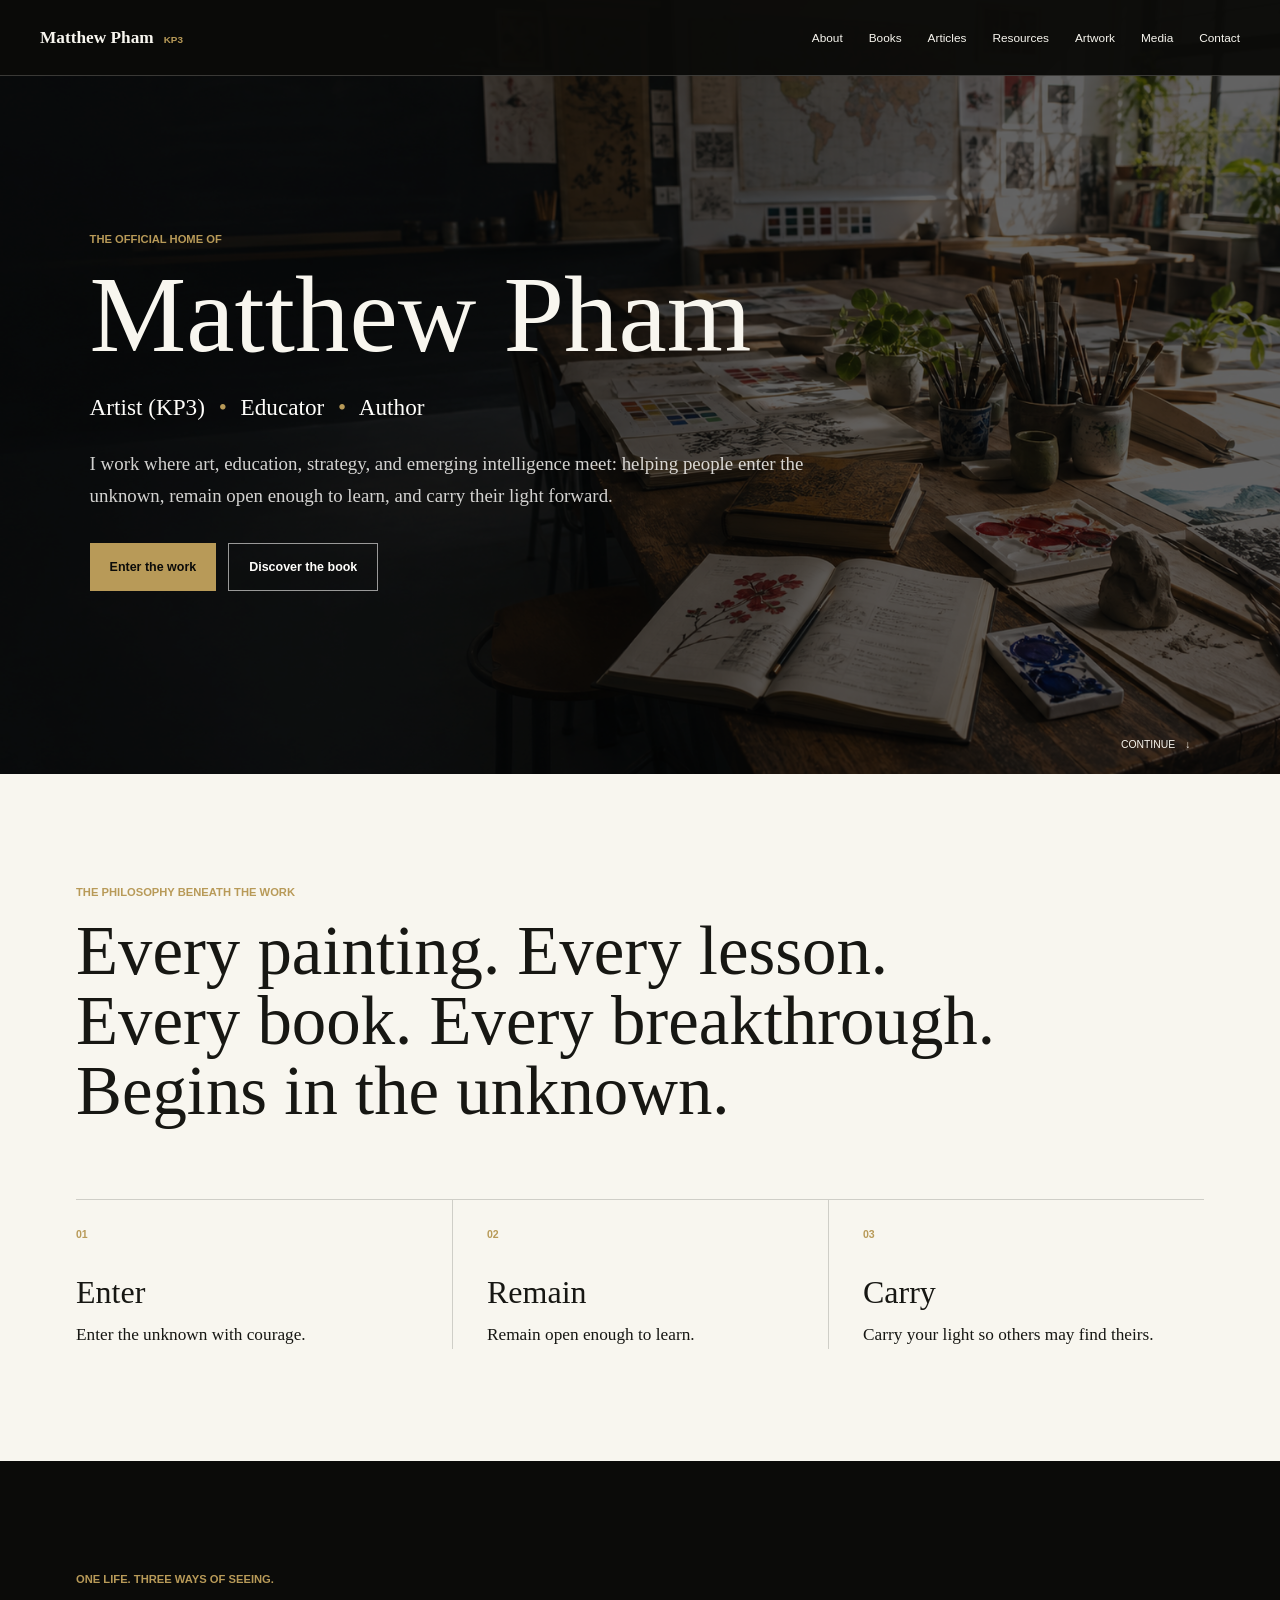
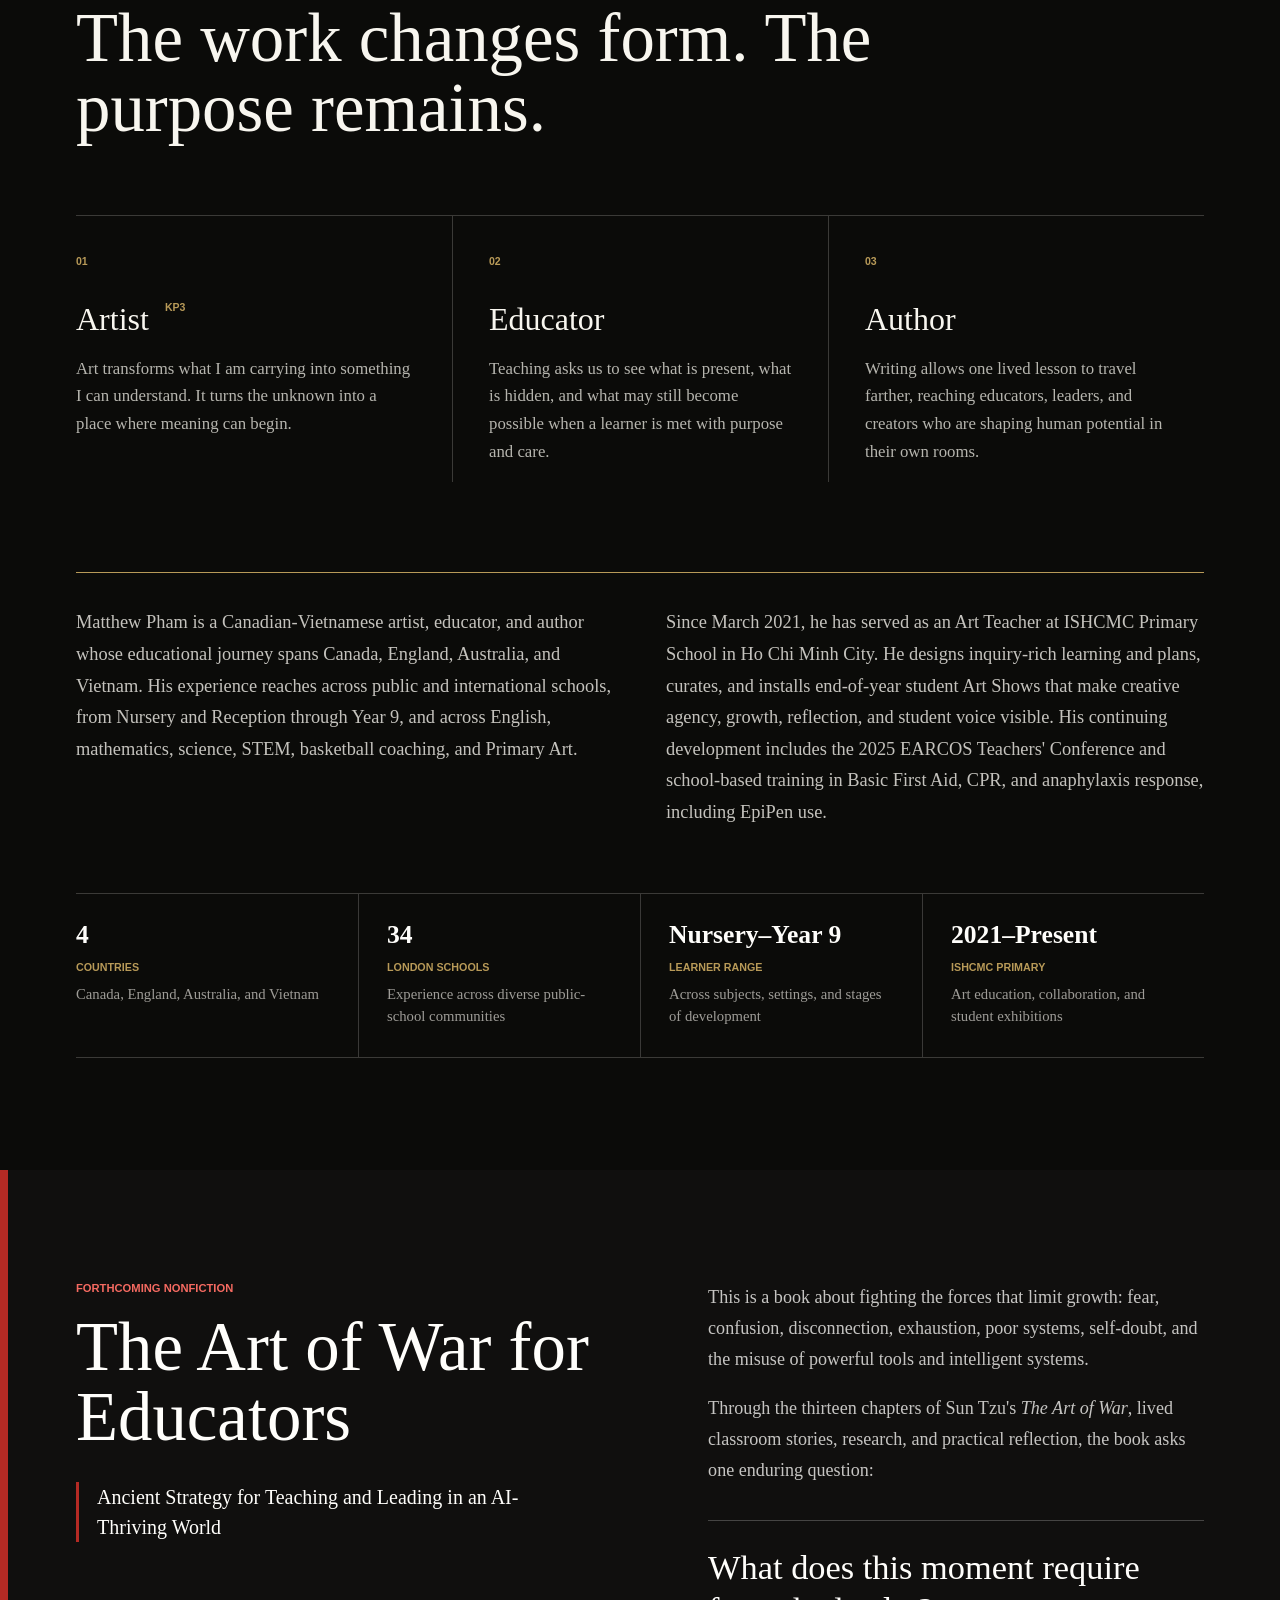
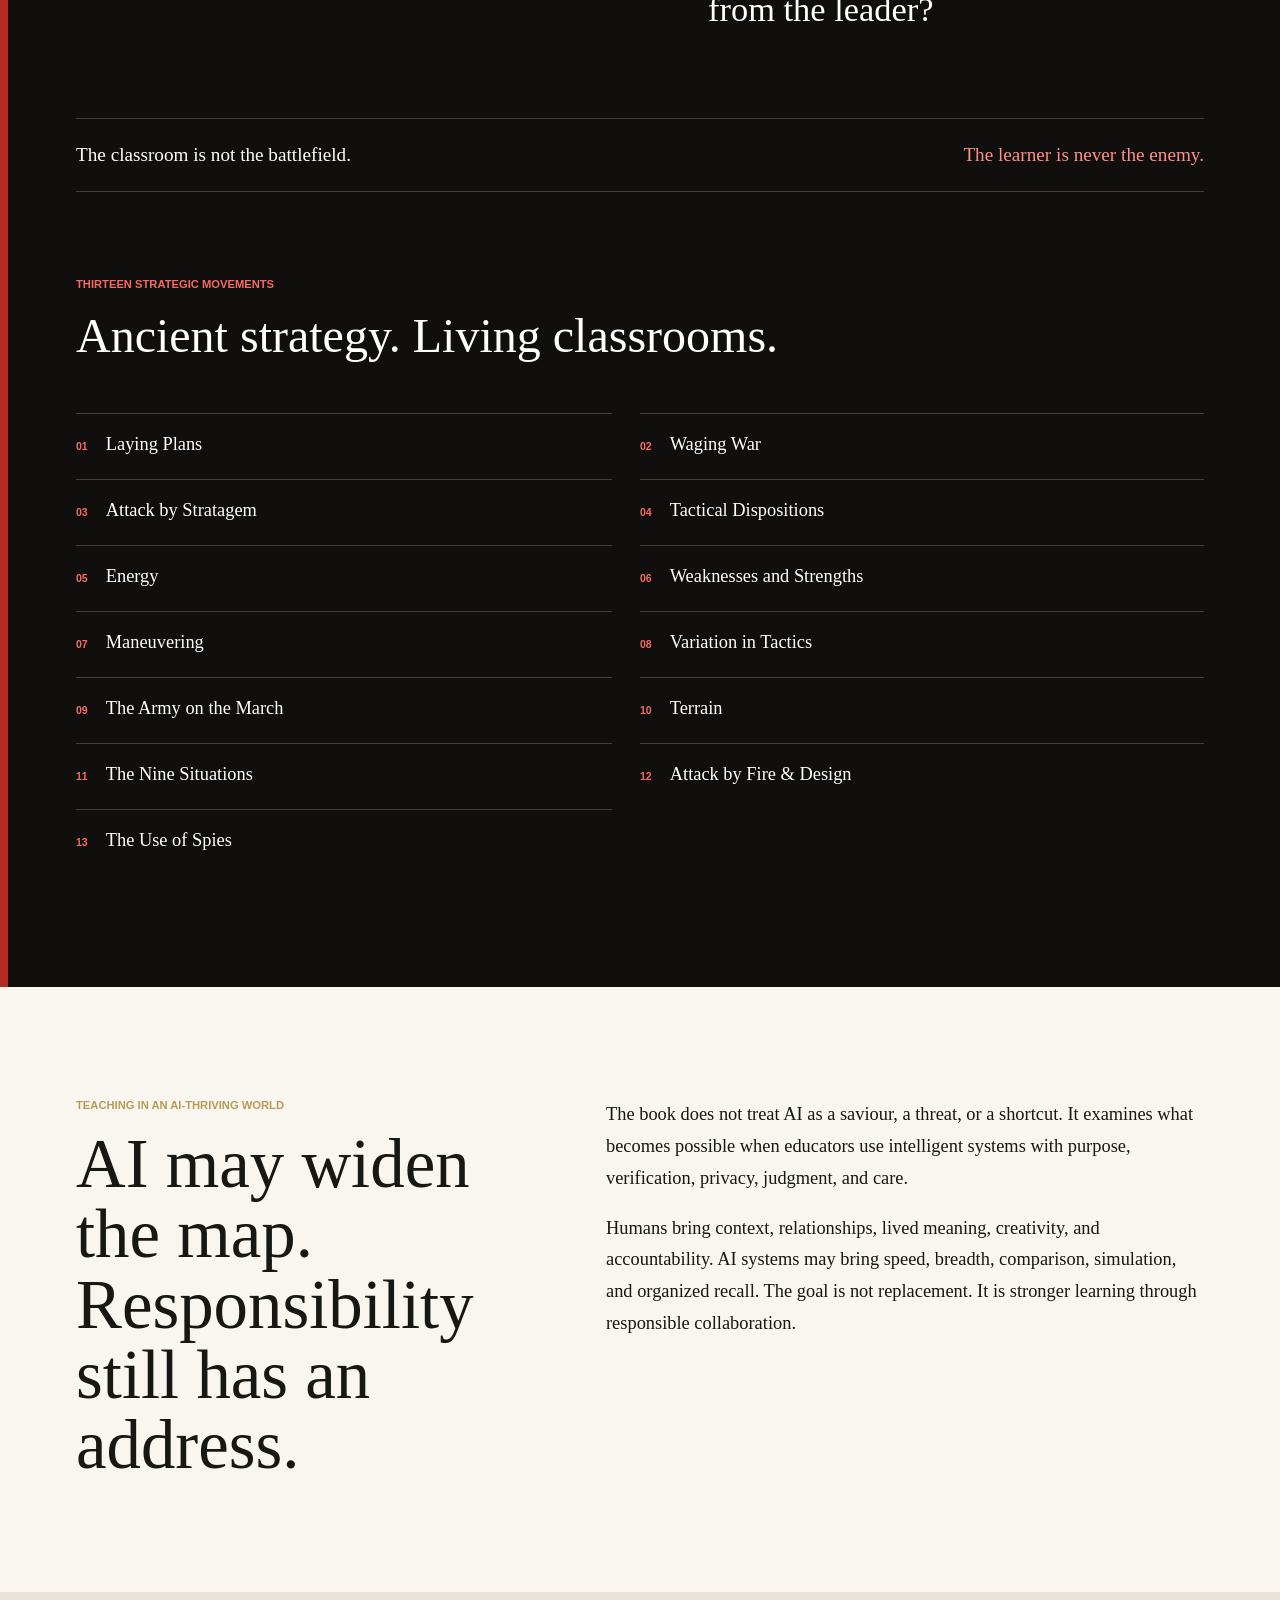
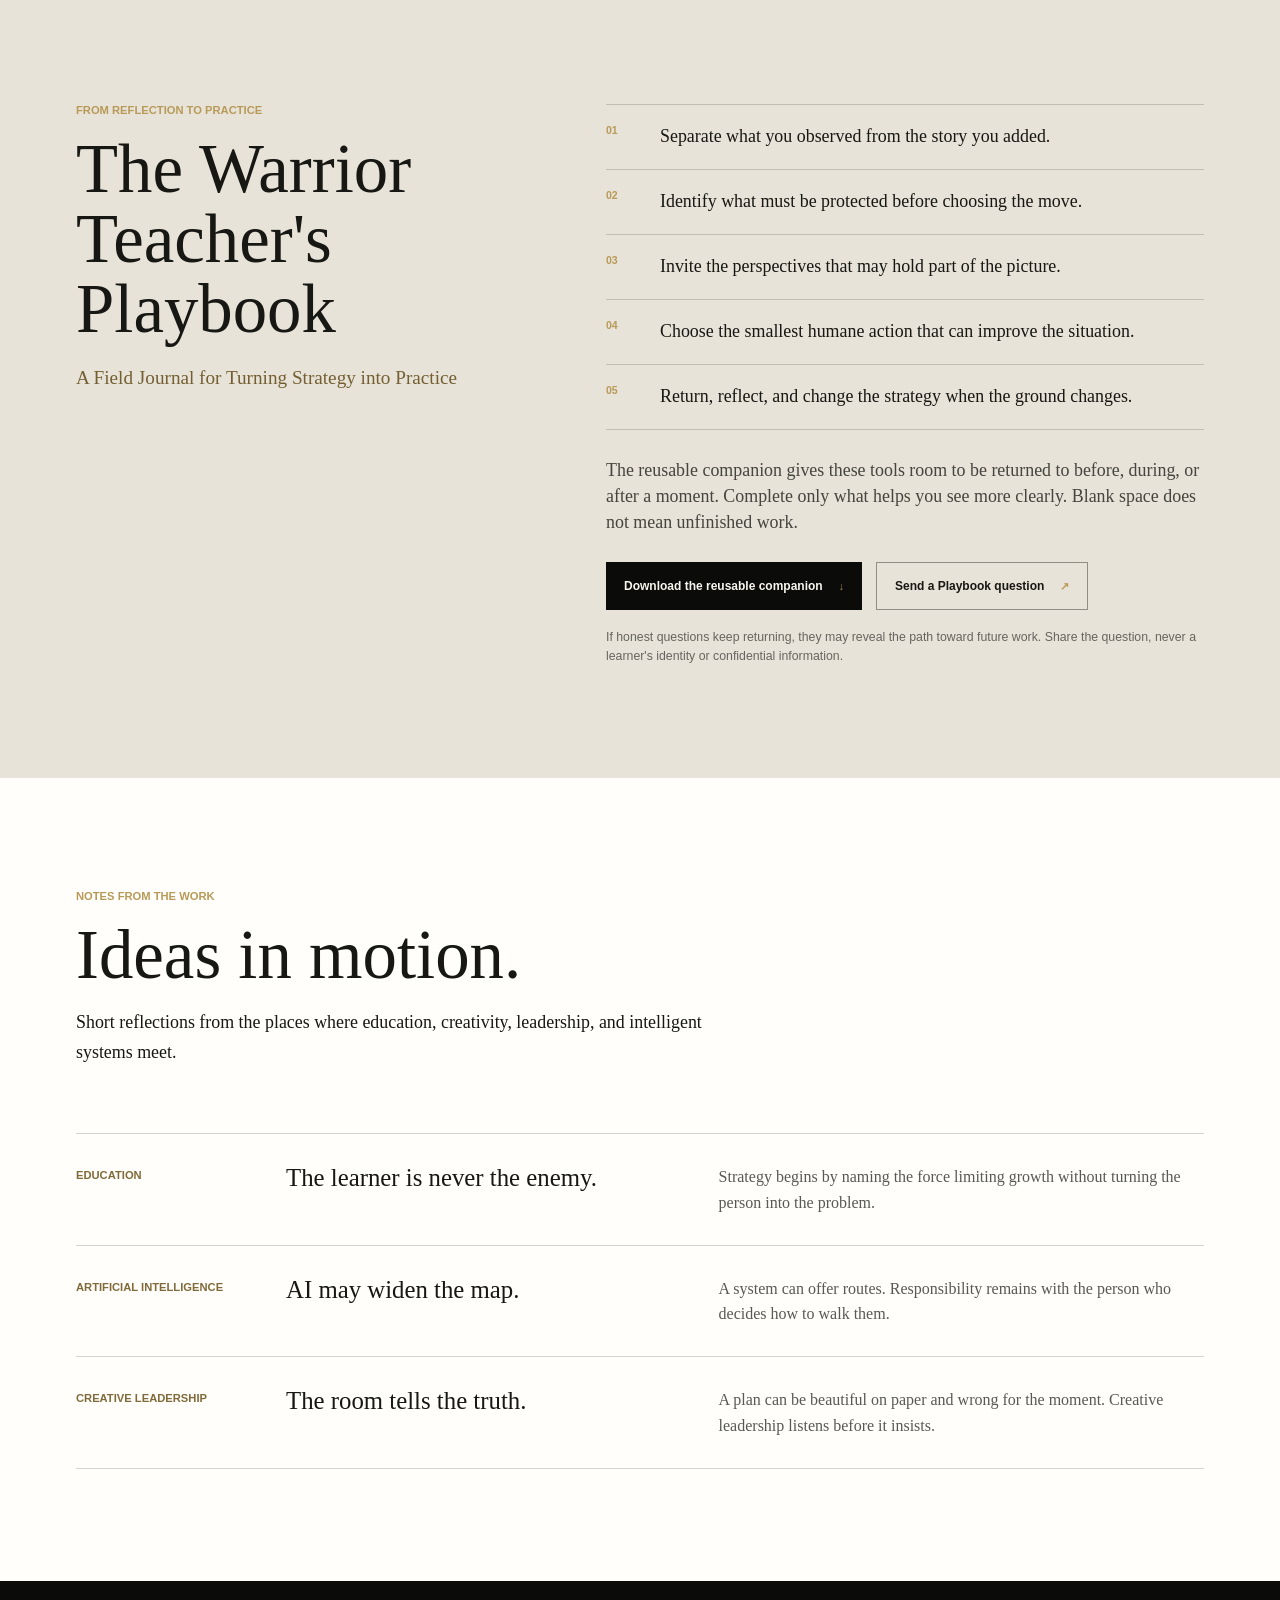
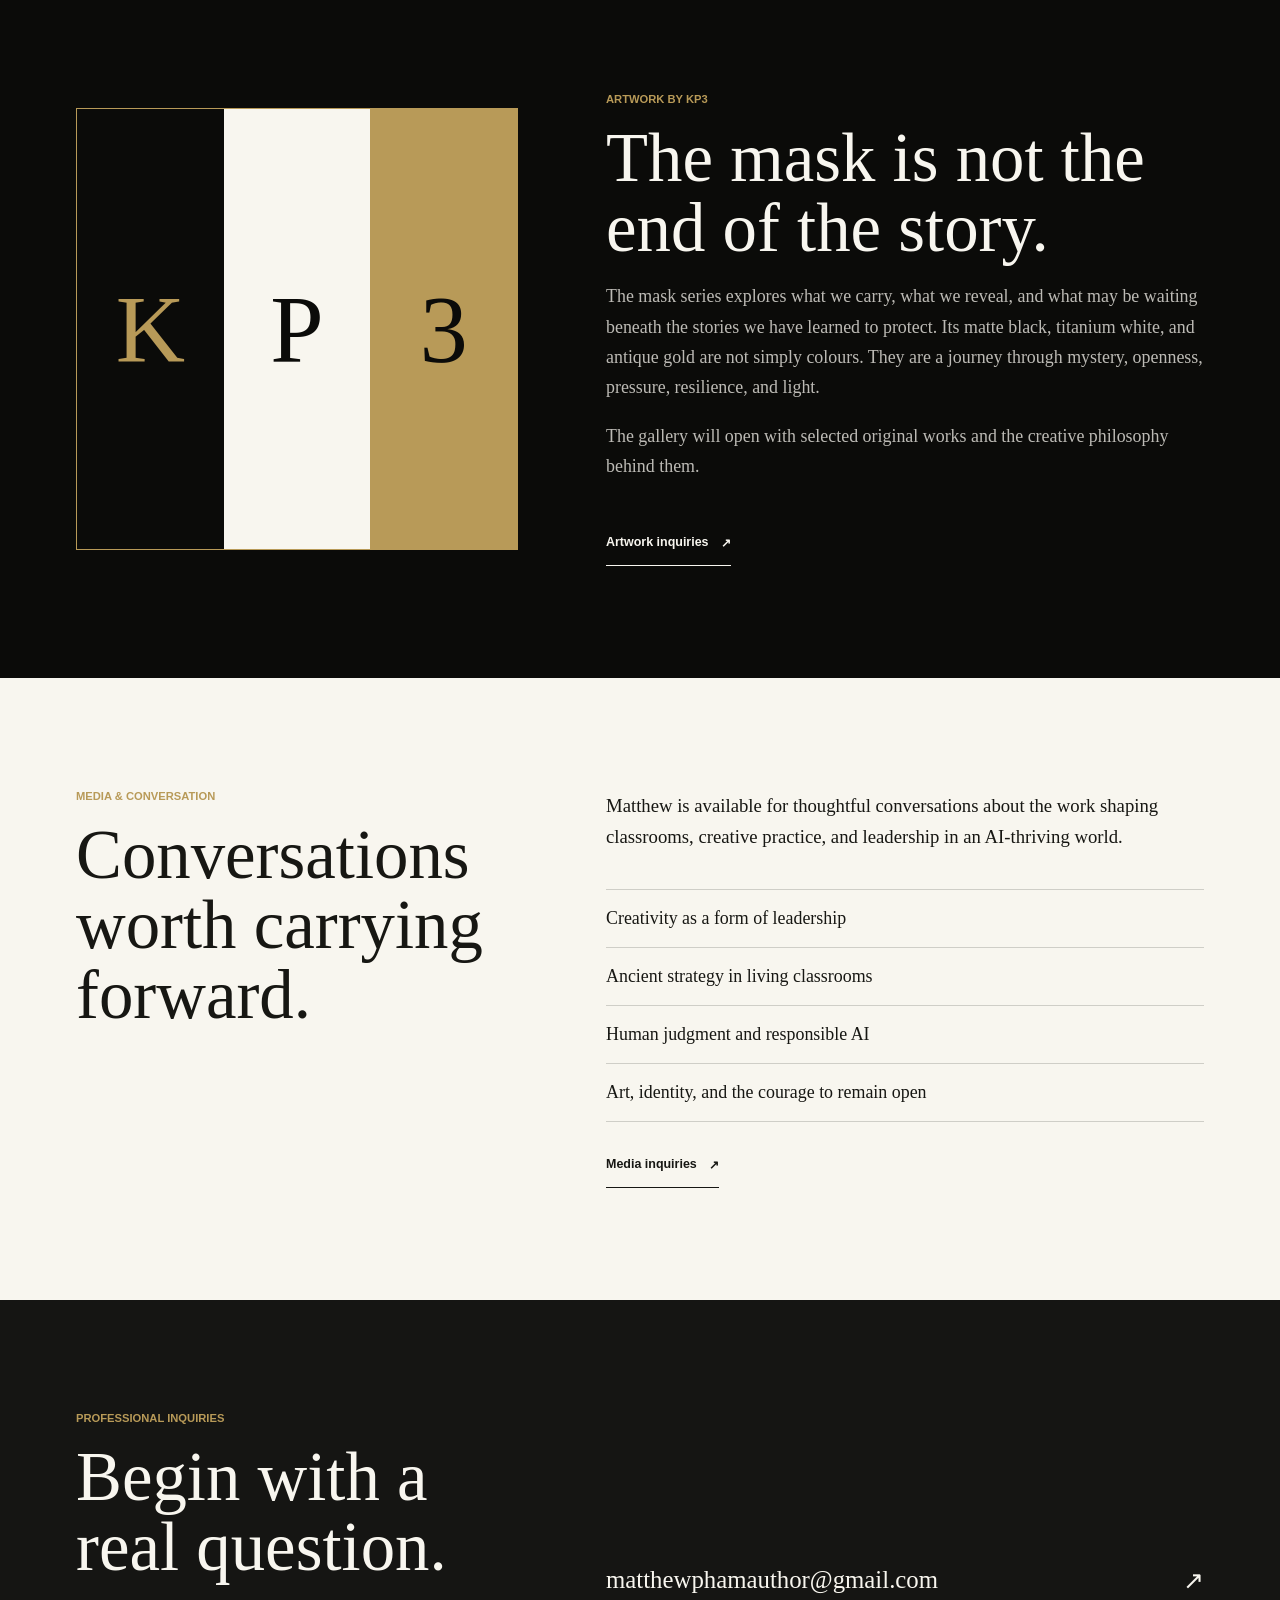
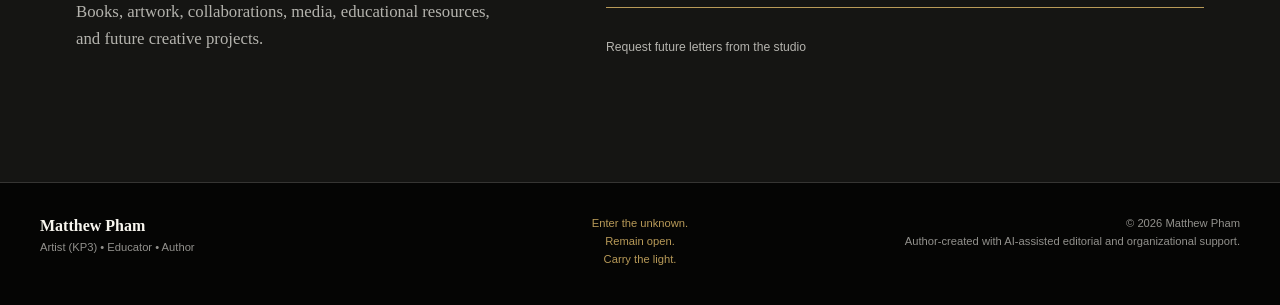
==== index.html @ dfbd63cc "Update professional author profile" ====
<!doctype html>
<html lang="en">
  <head>
    <meta charset="utf-8">
    <meta name="viewport" content="width=device-width, initial-scale=1">
    <title>Matthew Pham | Artist, Educator &amp; Author</title>
    <meta
      name="description"
      content="The official home of Matthew Pham: artist (KP3), educator, and author of The Art of War for Educators."
    >
    <meta name="theme-color" content="#0b0b09">
    <link rel="canonical" href="https://kp3-pham.github.io/">
    <meta property="og:type" content="website">
    <meta property="og:url" content="https://kp3-pham.github.io/">
    <meta property="og:title" content="Matthew Pham | Artist, Educator &amp; Author">
    <meta
      property="og:description"
      content="Art, education, strategy, and human potential in an AI-thriving world."
    >
    <meta property="og:image" content="https://kp3-pham.github.io/social-card.png">
    <meta name="twitter:card" content="summary_large_image">
    <meta name="twitter:title" content="Matthew Pham | Artist, Educator &amp; Author">
    <meta
      name="twitter:description"
      content="Art, education, strategy, and human potential in an AI-thriving world."
    >
    <meta name="twitter:image" content="https://kp3-pham.github.io/social-card.png">
    <link rel="icon" href="favicon.svg?v=brand-1">
    <link rel="stylesheet" href="styles.css?v=brand-1">
    <script type="application/ld+json">
      {
        "@context": "https://schema.org",
        "@type": "Person",
        "name": "Matthew Pham",
        "alternateName": "KP3",
        "url": "https://kp3-pham.github.io/",
        "jobTitle": ["Artist", "Educator", "Author"],
        "email": "mailto:matthewphamauthor@gmail.com",
        "worksFor": {
          "@type": "EducationalOrganization",
          "name": "ISHCMC Primary School"
        },
        "knowsAbout": [
          "Art education",
          "Educational leadership",
          "Creativity",
          "Artificial intelligence in education"
        ]
      }
    </script>
  </head>
  <body>
    <a class="skip-link" href="#main-content">Skip to content</a>

    <header class="site-header">
      <a class="wordmark" href="#top" aria-label="Matthew Pham, home">
        <span>Matthew Pham</span>
        <small>KP3</small>
      </a>
      <nav class="site-nav" aria-label="Primary navigation">
        <a href="#about">About</a>
        <a href="#books">Books</a>
        <a href="#writing">Articles</a>
        <a href="#resources">Resources</a>
        <a href="#artwork">Artwork</a>
        <a href="#media">Media</a>
        <a href="#contact">Contact</a>
      </nav>
    </header>

    <main id="main-content">
      <section class="hero" id="top">
        <img
          class="hero-image"
          src="hero-classroom.png"
          alt="A sunlit art studio with brushes, sketchbooks, paint, clay, and maps arranged for creative work"
          width="1680"
          height="945"
        >
        <div class="hero-shade" aria-hidden="true"></div>
        <div class="hero-content">
          <p class="eyebrow">The official home of</p>
          <h1>Matthew Pham</h1>
          <p class="identity">Artist (KP3) <span>•</span> Educator <span>•</span> Author</p>
          <p class="hero-copy">
            I work where art, education, strategy, and emerging intelligence
            meet: helping people enter the unknown, remain open enough to
            learn, and carry their light forward.
          </p>
          <div class="hero-actions">
            <a class="primary-action" href="#work">Enter the work</a>
            <a class="secondary-action" href="#books">Discover the book</a>
          </div>
        </div>
        <a class="scroll-cue" href="#work">
          <span>Continue</span>
          <span aria-hidden="true">↓</span>
        </a>
      </section>

      <section class="manifesto-band" id="work">
        <div class="section-inner manifesto">
          <p class="section-kicker">The philosophy beneath the work</p>
          <h2>
            Every painting. Every lesson. Every book. Every breakthrough.
            Begins in the unknown.
          </h2>
          <div class="principles" aria-label="Brand principles">
            <div>
              <span>01</span>
              <h3>Enter</h3>
              <p>Enter the unknown with courage.</p>
            </div>
            <div>
              <span>02</span>
              <h3>Remain</h3>
              <p>Remain open enough to learn.</p>
            </div>
            <div>
              <span>03</span>
              <h3>Carry</h3>
              <p>Carry your light so others may find theirs.</p>
            </div>
          </div>
        </div>
      </section>

      <section class="about-band" id="about">
        <div class="section-inner">
          <div class="section-heading about-heading">
            <p class="section-kicker">One life. Three ways of seeing.</p>
            <h2>The work changes form. The purpose remains.</h2>
          </div>
          <div class="roles">
            <article>
              <p class="role-number">01</p>
              <h3>Artist <span>KP3</span></h3>
              <p>
                Art transforms what I am carrying into something I can
                understand. It turns the unknown into a place where meaning
                can begin.
              </p>
            </article>
            <article>
              <p class="role-number">02</p>
              <h3>Educator</h3>
              <p>
                Teaching asks us to see what is present, what is hidden, and
                what may still become possible when a learner is met with
                purpose and care.
              </p>
            </article>
            <article>
              <p class="role-number">03</p>
              <h3>Author</h3>
              <p>
                Writing allows one lived lesson to travel farther, reaching
                educators, leaders, and creators who are shaping human
                potential in their own rooms.
              </p>
            </article>
          </div>
          <div class="about-story">
            <p>
              Matthew Pham is a Canadian-Vietnamese artist, educator, and
              author whose educational journey spans Canada, England,
              Australia, and Vietnam. His experience reaches across public and
              international schools, from Nursery and Reception through Year
              9, and across English, mathematics, science, STEM, basketball
              coaching, and Primary Art.
            </p>
            <p>
              Since March 2021, he has served as an Art Teacher at ISHCMC
              Primary School in Ho Chi Minh City. He designs inquiry-rich
              learning and plans, curates, and installs end-of-year student Art
              Shows that make creative agency, growth, reflection, and student
              voice visible. His continuing development includes the 2025
              EARCOS Teachers' Conference and school-based training in Basic
              First Aid, CPR, and anaphylaxis response, including EpiPen use.
            </p>
          </div>
          <div
            class="practice-snapshot"
            aria-label="Professional practice at a glance"
          >
            <div>
              <strong>4</strong>
              <span>Countries</span>
              <p>Canada, England, Australia, and Vietnam</p>
            </div>
            <div>
              <strong>34</strong>
              <span>London schools</span>
              <p>Experience across diverse public-school communities</p>
            </div>
            <div>
              <strong>Nursery–Year 9</strong>
              <span>Learner range</span>
              <p>Across subjects, settings, and stages of development</p>
            </div>
            <div>
              <strong>2021–Present</strong>
              <span>ISHCMC Primary</span>
              <p>Art education, collaboration, and student exhibitions</p>
            </div>
          </div>
        </div>
      </section>

      <section class="book-band" id="books">
        <div class="book-line" aria-hidden="true"></div>
        <div class="section-inner">
          <div class="book-intro">
            <div>
              <p class="book-kicker">Forthcoming nonfiction</p>
              <h2>The Art of War for Educators</h2>
              <p class="book-subtitle">
                Ancient Strategy for Teaching and Leading in an AI-Thriving World
              </p>
            </div>
            <div class="book-copy">
              <p>
                This is a book about fighting the forces that limit growth:
                fear, confusion, disconnection, exhaustion, poor systems,
                self-doubt, and the misuse of powerful tools and intelligent
                systems.
              </p>
              <p>
                Through the thirteen chapters of Sun Tzu's
                <em>The Art of War</em>, lived classroom stories, research, and
                practical reflection, the book asks one enduring question:
              </p>
              <blockquote>What does this moment require from the leader?</blockquote>
            </div>
          </div>

          <div class="book-boundary">
            <p>The classroom is not the battlefield.</p>
            <p>The learner is never the enemy.</p>
          </div>

          <div class="chapter-heading">
            <p class="book-kicker">Thirteen strategic movements</p>
            <h3>Ancient strategy. Living classrooms.</h3>
          </div>
          <ol class="chapter-list">
            <li><span>01</span>Laying Plans</li>
            <li><span>02</span>Waging War</li>
            <li><span>03</span>Attack by Stratagem</li>
            <li><span>04</span>Tactical Dispositions</li>
            <li><span>05</span>Energy</li>
            <li><span>06</span>Weaknesses and Strengths</li>
            <li><span>07</span>Maneuvering</li>
            <li><span>08</span>Variation in Tactics</li>
            <li><span>09</span>The Army on the March</li>
            <li><span>10</span>Terrain</li>
            <li><span>11</span>The Nine Situations</li>
            <li><span>12</span>Attack by Fire &amp; Design</li>
            <li><span>13</span>The Use of Spies</li>
          </ol>
        </div>
      </section>

      <section class="ai-band">
        <div class="section-inner ai-grid">
          <div>
            <p class="section-kicker">Teaching in an AI-thriving world</p>
            <h2>AI may widen the map. Responsibility still has an address.</h2>
          </div>
          <div class="ai-copy">
            <p>
              The book does not treat AI as a saviour, a threat, or a shortcut.
              It examines what becomes possible when educators use intelligent
              systems with purpose, verification, privacy, judgment, and care.
            </p>
            <p>
              Humans bring context, relationships, lived meaning, creativity,
              and accountability. AI systems may bring speed, breadth,
              comparison, simulation, and organized recall. The goal is not
              replacement. It is stronger learning through responsible
              collaboration.
            </p>
          </div>
        </div>
      </section>

      <section class="playbook-band" id="resources">
        <div class="section-inner playbook-grid">
          <div class="playbook-title">
            <p class="section-kicker">From reflection to practice</p>
            <h2>The Warrior Teacher's Playbook</h2>
            <p class="playbook-subtitle">
              A Field Journal for Turning Strategy into Practice
            </p>
          </div>
          <div class="tools-list" aria-label="Playbook tools">
            <div>
              <span>01</span>
              <p>Separate what you observed from the story you added.</p>
            </div>
            <div>
              <span>02</span>
              <p>Identify what must be protected before choosing the move.</p>
            </div>
            <div>
              <span>03</span>
              <p>Invite the perspectives that may hold part of the picture.</p>
            </div>
            <div>
              <span>04</span>
              <p>Choose the smallest humane action that can improve the situation.</p>
            </div>
            <div>
              <span>05</span>
              <p>Return, reflect, and change the strategy when the ground changes.</p>
            </div>
            <div class="companion-resource">
              <p>
                The reusable companion gives these tools room to be returned
                to before, during, or after a moment. Complete only what helps
                you see more clearly. Blank space does not mean unfinished
                work.
              </p>
              <div class="companion-actions">
                <a
                  class="companion-download"
                  href="resources/warrior-teacher-playbook-companion.pdf"
                  download
                >
                  Download the reusable companion
                  <span aria-hidden="true">↓</span>
                </a>
                <a
                  class="companion-question"
                  href="mailto:matthewphamauthor@gmail.com?subject=Warrior%20Teacher%20Playbook%20Question"
                >
                  Send a Playbook question
                  <span aria-hidden="true">↗</span>
                </a>
              </div>
              <p class="companion-note">
                If honest questions keep returning, they may reveal the path
                toward future work. Share the question, never a learner's
                identity or confidential information.
              </p>
            </div>
          </div>
        </div>
      </section>

      <section class="writing-band" id="writing">
        <div class="section-inner">
          <div class="section-heading writing-heading">
            <p class="section-kicker">Notes from the work</p>
            <h2>Ideas in motion.</h2>
            <p>
              Short reflections from the places where education, creativity,
              leadership, and intelligent systems meet.
            </p>
          </div>
          <div class="writing-list">
            <article>
              <p>Education</p>
              <h3>The learner is never the enemy.</h3>
              <span>
                Strategy begins by naming the force limiting growth without
                turning the person into the problem.
              </span>
            </article>
            <article>
              <p>Artificial intelligence</p>
              <h3>AI may widen the map.</h3>
              <span>
                A system can offer routes. Responsibility remains with the
                person who decides how to walk them.
              </span>
            </article>
            <article>
              <p>Creative leadership</p>
              <h3>The room tells the truth.</h3>
              <span>
                A plan can be beautiful on paper and wrong for the moment.
                Creative leadership listens before it insists.
              </span>
            </article>
          </div>
        </div>
      </section>

      <section class="artwork-band" id="artwork">
        <div class="section-inner artwork-grid">
          <div class="artist-sigil" aria-hidden="true">
            <span>K</span><span>P</span><span>3</span>
          </div>
          <div class="artwork-copy">
            <p class="section-kicker">Artwork by KP3</p>
            <h2>The mask is not the end of the story.</h2>
            <p>
              The mask series explores what we carry, what we reveal, and what
              may be waiting beneath the stories we have learned to protect.
              Its matte black, titanium white, and antique gold are not simply
              colours. They are a journey through mystery, openness, pressure,
              resilience, and light.
            </p>
            <p>
              The gallery will open with selected original works and the
              creative philosophy behind them.
            </p>
            <a class="text-link" href="mailto:kp3.pham@gmail.com?subject=KP3%20Artwork%20Inquiry">
              Artwork inquiries <span aria-hidden="true">↗</span>
            </a>
          </div>
        </div>
      </section>

      <section class="media-band" id="media">
        <div class="section-inner media-grid">
          <div>
            <p class="section-kicker">Media &amp; conversation</p>
            <h2>Conversations worth carrying forward.</h2>
          </div>
          <div>
            <p class="media-intro">
              Matthew is available for thoughtful conversations about the work
              shaping classrooms, creative practice, and leadership in an
              AI-thriving world.
            </p>
            <ul>
              <li>Creativity as a form of leadership</li>
              <li>Ancient strategy in living classrooms</li>
              <li>Human judgment and responsible AI</li>
              <li>Art, identity, and the courage to remain open</li>
            </ul>
            <a class="text-link" href="mailto:matthewphamauthor@gmail.com?subject=Media%20Inquiry">
              Media inquiries <span aria-hidden="true">↗</span>
            </a>
          </div>
        </div>
      </section>

      <section class="contact-band" id="contact">
        <div class="section-inner contact-inner">
          <div>
            <p class="section-kicker">Professional inquiries</p>
            <h2>Begin with a real question.</h2>
            <p>
              Books, artwork, collaborations, media, educational resources,
              and future creative projects.
            </p>
          </div>
          <div class="contact-actions">
            <a class="email-link" href="mailto:matthewphamauthor@gmail.com">
              matthewphamauthor@gmail.com
              <span aria-hidden="true">↗</span>
            </a>
            <a
              class="updates-link"
              href="mailto:matthewphamauthor@gmail.com?subject=Matthew%20Pham%20Updates"
            >
              Request future letters from the studio
            </a>
          </div>
        </div>
      </section>
    </main>

    <footer>
      <div>
        <p class="footer-name">Matthew Pham</p>
        <p>Artist (KP3) • Educator • Author</p>
      </div>
      <div class="footer-philosophy">
        <p>Enter the unknown.</p>
        <p>Remain open.</p>
        <p>Carry the light.</p>
      </div>
      <div class="footer-meta">
        <p>© 2026 Matthew Pham</p>
        <p>Author-created with AI-assisted editorial and organizational support.</p>
      </div>
    </footer>
  </body>
</html>
---- styles.css ----
:root {
  --black: #0b0b09;
  --black-soft: #151513;
  --gold: #b89a58;
  --gold-bright: #d1b56f;
  --white: #f8f6ef;
  --white-pure: #fffefb;
  --ink: #171713;
  --red: #b52a24;
  --red-bright: #d23a32;
  --line-dark: rgba(248, 246, 239, 0.2);
  --line-light: rgba(23, 23, 19, 0.18);
  --serif: "Iowan Old Style", "Palatino Linotype", Palatino, Georgia, serif;
  --sans: Inter, "Helvetica Neue", Arial, sans-serif;
}

* {
  box-sizing: border-box;
}

html {
  scroll-behavior: smooth;
}

body {
  margin: 0;
  background: var(--black);
  color: var(--white);
  font-family: var(--sans);
  letter-spacing: 0;
}

body,
a,
button {
  -webkit-font-smoothing: antialiased;
}

a {
  color: inherit;
  text-decoration: none;
}

p {
  text-wrap: pretty;
}

.skip-link {
  background: var(--gold);
  color: var(--black);
  font-weight: 700;
  left: 16px;
  padding: 12px 16px;
  position: fixed;
  top: -80px;
  z-index: 100;
}

.skip-link:focus {
  top: 16px;
}

.site-header {
  align-items: center;
  background: rgba(11, 11, 9, 0.96);
  border-bottom: 1px solid var(--line-dark);
  color: var(--white);
  display: flex;
  height: 76px;
  justify-content: space-between;
  left: 0;
  padding: 0 40px;
  position: absolute;
  right: 0;
  top: 0;
  z-index: 20;
}

.wordmark {
  align-items: baseline;
  display: flex;
  flex: 0 0 auto;
  gap: 10px;
}

.wordmark span {
  font-family: var(--serif);
  font-size: 1.08rem;
  font-weight: 700;
}

.wordmark small {
  color: var(--gold);
  font-size: 0.62rem;
  font-weight: 800;
}

.site-nav {
  align-items: center;
  display: flex;
  gap: 26px;
  justify-content: flex-end;
}

.site-nav a {
  border-bottom: 1px solid transparent;
  font-size: 0.74rem;
  min-height: 44px;
  padding: 15px 0 12px;
}

.site-nav a:hover,
.site-nav a:focus-visible {
  border-bottom-color: var(--gold);
  color: var(--gold-bright);
}

a:focus-visible {
  outline: 2px solid var(--gold-bright);
  outline-offset: 4px;
}

.hero {
  align-items: center;
  display: flex;
  min-height: 86svh;
  overflow: hidden;
  padding: 128px 7% 78px;
  position: relative;
}

.hero-image,
.hero-shade {
  inset: 0;
  position: absolute;
}

.hero-image {
  height: 100%;
  object-fit: cover;
  object-position: center;
  width: 100%;
}

.hero-shade {
  background: rgba(6, 6, 5, 0.62);
}

.hero-content {
  max-width: 880px;
  min-width: 0;
  position: relative;
  width: 100%;
  z-index: 1;
}

.eyebrow,
.section-kicker,
.book-kicker {
  color: var(--gold);
  font-size: 0.7rem;
  font-weight: 800;
  margin: 0 0 18px;
  text-transform: uppercase;
}

h1,
h2,
h3,
blockquote {
  font-family: var(--serif);
  font-weight: 500;
  letter-spacing: 0;
}

h1 {
  font-size: 6.8rem;
  line-height: 0.95;
  margin: 0;
}

.identity {
  color: var(--white-pure);
  font-family: var(--serif);
  font-size: 1.45rem;
  line-height: 1.45;
  margin: 24px 0 0;
}

.identity span {
  color: var(--gold);
  padding: 0 8px;
}

.hero-copy {
  color: rgba(255, 254, 251, 0.82);
  font-family: var(--serif);
  font-size: 1.18rem;
  line-height: 1.7;
  margin: 24px 0 0;
  max-width: 720px;
}

.hero-actions {
  display: flex;
  flex-wrap: wrap;
  gap: 12px;
  margin-top: 30px;
}

.primary-action,
.secondary-action {
  align-items: center;
  display: inline-flex;
  font-size: 0.78rem;
  font-weight: 700;
  justify-content: center;
  min-height: 48px;
  padding: 0 20px;
}

.primary-action {
  background: var(--gold);
  color: var(--black);
}

.secondary-action {
  border: 1px solid rgba(255, 254, 251, 0.58);
  color: var(--white-pure);
}

.primary-action:hover,
.primary-action:focus-visible {
  background: var(--gold-bright);
}

.secondary-action:hover,
.secondary-action:focus-visible {
  background: var(--white-pure);
  color: var(--black);
}

.scroll-cue {
  align-items: center;
  bottom: 24px;
  display: flex;
  font-size: 0.65rem;
  gap: 10px;
  position: absolute;
  right: 7%;
  text-transform: uppercase;
  z-index: 1;
}

.section-inner {
  margin: 0 auto;
  max-width: 1240px;
  padding: 112px 56px;
}

.manifesto-band {
  background: var(--white);
  color: var(--ink);
}

.manifesto > h2 {
  max-width: 980px;
}

h2 {
  font-size: 4.3rem;
  line-height: 1.02;
  margin: 0;
}

h3 {
  font-size: 2rem;
  line-height: 1.15;
  margin: 0;
}

.principles {
  display: grid;
  gap: 0;
  grid-template-columns: repeat(3, minmax(0, 1fr));
  margin-top: 72px;
}

.principles > div {
  border-top: 1px solid var(--line-light);
  padding: 24px 34px 0 0;
}

.principles > div + div {
  border-left: 1px solid var(--line-light);
  padding-left: 34px;
}

.principles span,
.role-number,
.chapter-list span,
.tools-list span {
  color: var(--gold);
  font-size: 0.66rem;
  font-weight: 800;
}

.principles h3 {
  margin-top: 32px;
}

.principles p {
  font-family: var(--serif);
  font-size: 1.08rem;
  line-height: 1.55;
  margin: 12px 0 0;
}

.about-band {
  background: var(--black);
}

.section-heading {
  max-width: 860px;
}

.roles {
  display: grid;
  gap: 0;
  grid-template-columns: repeat(3, minmax(0, 1fr));
  margin-top: 72px;
}

.roles article {
  border-top: 1px solid var(--line-dark);
  padding: 28px 36px 0 0;
}

.roles article + article {
  border-left: 1px solid var(--line-dark);
  padding-left: 36px;
}

.roles h3 {
  margin-top: 34px;
}

.roles h3 span {
  color: var(--gold);
  font-family: var(--sans);
  font-size: 0.66rem;
  font-weight: 800;
  margin-left: 8px;
  vertical-align: top;
}

.roles article > p:last-child {
  color: rgba(248, 246, 239, 0.72);
  font-family: var(--serif);
  font-size: 1.05rem;
  line-height: 1.65;
}

.about-story {
  border-top: 1px solid var(--gold);
  display: grid;
  gap: 52px;
  grid-template-columns: repeat(2, minmax(0, 1fr));
  margin-top: 90px;
  padding-top: 34px;
}

.about-story p {
  color: rgba(248, 246, 239, 0.78);
  font-family: var(--serif);
  font-size: 1.15rem;
  line-height: 1.72;
  margin: 0;
}

.practice-snapshot {
  border-bottom: 1px solid var(--line-dark);
  border-top: 1px solid var(--line-dark);
  display: grid;
  grid-template-columns: repeat(4, minmax(0, 1fr));
  margin-top: 64px;
}

.practice-snapshot > div {
  min-width: 0;
  padding: 28px 28px 30px 0;
}

.practice-snapshot > div + div {
  border-left: 1px solid var(--line-dark);
  padding-left: 28px;
}

.practice-snapshot strong,
.practice-snapshot span {
  display: block;
}

.practice-snapshot strong {
  color: var(--white-pure);
  font-family: var(--serif);
  font-size: clamp(1.5rem, 2vw, 1.95rem);
  font-weight: 700;
  line-height: 1.05;
}

.practice-snapshot span {
  color: var(--gold);
  font-size: 0.67rem;
  font-weight: 800;
  margin-top: 12px;
  text-transform: uppercase;
}

.practice-snapshot p {
  color: rgba(248, 246, 239, 0.62);
  font-family: var(--serif);
  font-size: 0.92rem;
  line-height: 1.5;
  margin: 10px 0 0;
}

.book-band {
  background: #100f0e;
  color: var(--white-pure);
  position: relative;
}

.book-line {
  background: var(--red);
  height: 100%;
  left: 0;
  position: absolute;
  top: 0;
  width: 8px;
}

.book-intro {
  display: grid;
  gap: 84px;
  grid-template-columns: minmax(0, 1.05fr) minmax(0, 0.95fr);
}

.book-kicker {
  color: #f56a61;
}

.book-subtitle {
  border-left: 3px solid var(--red);
  font-family: var(--serif);
  font-size: 1.25rem;
  line-height: 1.5;
  margin: 30px 0 0;
  max-width: 600px;
  padding-left: 18px;
}

.book-copy {
  color: rgba(255, 254, 251, 0.76);
  font-family: var(--serif);
  font-size: 1.13rem;
  line-height: 1.72;
}

.book-copy p:first-child {
  margin-top: 0;
}

blockquote {
  border-top: 1px solid rgba(255, 255, 255, 0.22);
  color: var(--white-pure);
  font-size: 2.15rem;
  line-height: 1.2;
  margin: 34px 0 0;
  padding-top: 26px;
}

.book-boundary {
  border-bottom: 1px solid rgba(255, 255, 255, 0.2);
  border-top: 1px solid rgba(255, 255, 255, 0.2);
  display: flex;
  font-family: var(--serif);
  font-size: 1.2rem;
  justify-content: space-between;
  margin-top: 88px;
  padding: 25px 0;
}

.book-boundary p {
  margin: 0;
}

.book-boundary p:last-child {
  color: #ff8f87;
}

.chapter-heading {
  margin-top: 86px;
  max-width: 760px;
}

.chapter-heading h3 {
  font-size: 3rem;
}

.chapter-list {
  display: grid;
  grid-template-columns: repeat(2, minmax(0, 1fr));
  list-style: none;
  margin: 50px 0 0;
  padding: 0;
}

.chapter-list li {
  align-items: baseline;
  border-top: 1px solid rgba(255, 255, 255, 0.2);
  display: flex;
  font-family: var(--serif);
  font-size: 1.15rem;
  gap: 18px;
  min-height: 66px;
  padding: 20px 18px 14px 0;
}

.chapter-list li:nth-child(odd) {
  margin-right: 28px;
}

.chapter-list span {
  color: #f56a61;
  font-family: var(--sans);
}

.ai-band {
  background: var(--white);
  color: var(--ink);
}

.ai-grid,
.playbook-grid,
.artwork-grid,
.media-grid,
.contact-inner {
  display: grid;
  gap: 88px;
  grid-template-columns: minmax(0, 0.85fr) minmax(0, 1.15fr);
}

.ai-copy {
  font-family: var(--serif);
  font-size: 1.15rem;
  line-height: 1.72;
}

.ai-copy p:first-child {
  margin-top: 0;
}

.playbook-band {
  background: #e8e3d8;
  color: var(--ink);
}

.playbook-subtitle {
  color: #735f32;
  font-family: var(--serif);
  font-size: 1.2rem;
  line-height: 1.5;
}

.tools-list > div {
  align-items: start;
  border-top: 1px solid var(--line-light);
  display: grid;
  gap: 20px;
  grid-template-columns: 34px 1fr;
  padding: 19px 0;
}

.tools-list p {
  font-family: var(--serif);
  font-size: 1.12rem;
  line-height: 1.45;
  margin: 0;
}

.tools-list > .companion-resource {
  display: block;
  padding: 28px 0 0;
}

.companion-resource > p:first-child {
  color: rgba(23, 23, 19, 0.78);
  max-width: 720px;
}

.companion-actions {
  display: flex;
  flex-wrap: wrap;
  gap: 14px;
  margin-top: 26px;
}

.companion-download,
.companion-question {
  align-items: center;
  display: inline-flex;
  font-size: 0.75rem;
  font-weight: 800;
  gap: 16px;
  justify-content: space-between;
  letter-spacing: 0;
  min-height: 48px;
  padding: 14px 18px;
}

.companion-download {
  background: var(--black);
  color: var(--white);
}

.companion-question {
  border: 1px solid rgba(23, 23, 19, 0.42);
  color: var(--ink);
}

.companion-download:hover,
.companion-download:focus-visible {
  background: #79242a;
}

.companion-question:hover,
.companion-question:focus-visible {
  border-color: #79242a;
  color: #79242a;
}

.tools-list .companion-note {
  color: rgba(23, 23, 19, 0.62);
  font-family: var(--sans);
  font-size: 0.77rem;
  line-height: 1.55;
  margin-top: 18px;
  max-width: 700px;
}

.writing-band {
  background: var(--white-pure);
  color: var(--ink);
}

.writing-heading > p:last-child {
  font-family: var(--serif);
  font-size: 1.12rem;
  line-height: 1.65;
  max-width: 700px;
}

.writing-list {
  border-bottom: 1px solid var(--line-light);
  margin-top: 66px;
}

.writing-list article {
  align-items: start;
  border-top: 1px solid var(--line-light);
  display: grid;
  gap: 28px;
  grid-template-columns: 0.45fr 1fr 1.2fr;
  padding: 30px 0;
}

.writing-list article > p {
  color: #806a39;
  font-size: 0.7rem;
  font-weight: 800;
  margin: 5px 0 0;
  text-transform: uppercase;
}

.writing-list h3 {
  font-size: 1.55rem;
}

.writing-list span {
  color: rgba(23, 23, 19, 0.72);
  font-family: var(--serif);
  font-size: 1rem;
  line-height: 1.58;
}

.artwork-band {
  background: var(--black);
}

.artwork-grid {
  align-items: center;
}

.artist-sigil {
  aspect-ratio: 1;
  border: 1px solid var(--gold);
  display: grid;
  grid-template-columns: repeat(3, 1fr);
  max-width: 480px;
  overflow: hidden;
}

.artist-sigil span {
  align-items: center;
  display: flex;
  font-family: var(--serif);
  font-size: 6rem;
  justify-content: center;
}

.artist-sigil span:first-child {
  background: var(--black);
  color: var(--gold);
}

.artist-sigil span:nth-child(2) {
  background: var(--white);
  color: var(--black);
}

.artist-sigil span:last-child {
  background: var(--gold);
  color: var(--black);
}

.artwork-copy > p:not(.section-kicker) {
  color: rgba(248, 246, 239, 0.75);
  font-family: var(--serif);
  font-size: 1.12rem;
  line-height: 1.7;
}

.text-link {
  border-bottom: 1px solid currentColor;
  display: inline-flex;
  font-size: 0.78rem;
  font-weight: 800;
  gap: 12px;
  margin-top: 22px;
  min-height: 44px;
  padding: 13px 0 10px;
}

.text-link:hover,
.text-link:focus-visible {
  color: var(--gold-bright);
}

.media-band {
  background: var(--white);
  color: var(--ink);
}

.media-intro {
  font-family: var(--serif);
  font-size: 1.17rem;
  line-height: 1.7;
  margin-top: 0;
}

.media-grid ul {
  border-bottom: 1px solid var(--line-light);
  list-style: none;
  margin: 36px 0 0;
  padding: 0;
}

.media-grid li {
  border-top: 1px solid var(--line-light);
  font-family: var(--serif);
  font-size: 1.12rem;
  padding: 18px 0;
}

.contact-band {
  background: var(--black-soft);
}

.contact-inner {
  align-items: end;
}

.contact-inner > div:first-child > p:last-child {
  color: rgba(248, 246, 239, 0.7);
  font-family: var(--serif);
  font-size: 1.05rem;
  line-height: 1.6;
}

.contact-actions {
  display: flex;
  flex-direction: column;
  gap: 18px;
}

.email-link {
  align-items: center;
  border-bottom: 1px solid var(--gold);
  display: flex;
  font-family: var(--serif);
  font-size: 1.55rem;
  justify-content: space-between;
  min-height: 54px;
  padding: 12px 0;
}

.updates-link {
  color: rgba(248, 246, 239, 0.7);
  font-size: 0.76rem;
  min-height: 44px;
  padding: 14px 0;
}

.email-link:hover,
.email-link:focus-visible,
.updates-link:hover,
.updates-link:focus-visible {
  color: var(--gold-bright);
}

footer {
  background: #050504;
  border-top: 1px solid var(--line-dark);
  color: rgba(248, 246, 239, 0.58);
  display: grid;
  font-size: 0.7rem;
  gap: 40px;
  grid-template-columns: repeat(3, minmax(0, 1fr));
  padding: 34px 40px;
}

footer p {
  margin: 0 0 6px;
}

.footer-name {
  color: var(--white);
  font-family: var(--serif);
  font-size: 1rem;
  font-weight: 700;
}

.footer-philosophy {
  color: var(--gold);
  text-align: center;
}

.footer-meta {
  text-align: right;
}

@media (max-width: 980px) {
  .site-header {
    align-items: flex-start;
    flex-direction: column;
    height: 112px;
    justify-content: center;
    padding: 16px 24px 12px;
  }

  .site-nav {
    gap: 11px;
    justify-content: flex-start;
    margin-top: 7px;
    max-width: 100%;
    overflow-x: auto;
    padding-bottom: 2px;
    scrollbar-width: none;
    width: 100%;
  }

  .site-nav a {
    flex: 0 0 auto;
    font-size: 0.66rem;
    min-height: 34px;
    padding: 8px 0;
  }

  .site-nav::-webkit-scrollbar {
    display: none;
  }

  .hero {
    padding-top: 150px;
  }

  h1 {
    font-size: 5.2rem;
  }

  h2 {
    font-size: 3.5rem;
  }

  .book-intro,
  .ai-grid,
  .playbook-grid,
  .artwork-grid,
  .media-grid,
  .contact-inner {
    gap: 58px;
    grid-template-columns: 1fr;
  }

  .artist-sigil {
    max-width: 380px;
  }
}

@media (max-width: 720px) {
  .site-header {
    padding-left: 20px;
    padding-right: 20px;
  }

  .hero {
    align-items: end;
    min-height: 82svh;
    padding: 154px 24px 82px;
  }

  .hero-image {
    object-position: 63% center;
  }

  .hero-shade {
    background: rgba(6, 6, 5, 0.7);
  }

  h1 {
    font-size: 3.75rem;
  }

  h2 {
    font-size: 2.75rem;
  }

  .identity {
    font-size: 1.1rem;
  }

  .identity span {
    padding: 0 4px;
  }

  .hero-copy {
    font-size: 1.02rem;
  }

  .scroll-cue {
    left: 24px;
    right: auto;
  }

  .section-inner {
    padding: 82px 24px;
  }

  .principles,
  .roles,
  .chapter-list,
  .about-story,
  .practice-snapshot {
    grid-template-columns: 1fr;
  }

  .principles > div,
  .principles > div + div,
  .roles article,
  .roles article + article {
    border-left: 0;
    padding: 22px 0 30px;
  }

  .principles h3,
  .roles h3 {
    margin-top: 20px;
  }

  .about-story {
    gap: 28px;
    margin-top: 54px;
  }

  .practice-snapshot > div {
    padding: 24px 0;
  }

  .practice-snapshot > div + div {
    border-left: 0;
    border-top: 1px solid var(--line-dark);
    padding-left: 0;
  }

  .book-line {
    height: 8px;
    width: 100%;
  }

  .book-boundary {
    align-items: flex-start;
    flex-direction: column;
    gap: 10px;
  }

  .chapter-heading h3 {
    font-size: 2.3rem;
  }

  .chapter-list li:nth-child(odd) {
    margin-right: 0;
  }

  .writing-list article {
    gap: 14px;
    grid-template-columns: 1fr;
  }

  .artist-sigil span {
    font-size: 4.5rem;
  }

  .email-link {
    font-size: 1.18rem;
    overflow-wrap: anywhere;
  }

  footer {
    grid-template-columns: 1fr;
    padding: 30px 24px;
  }

  .footer-philosophy,
  .footer-meta {
    text-align: left;
  }
}

@media (max-width: 420px) {
  h1 {
    font-size: 3.15rem;
  }

  h2 {
    font-size: 2.35rem;
  }

  .hero-actions {
    align-items: stretch;
    flex-direction: column;
  }

  .primary-action,
  .secondary-action {
    width: 100%;
  }

  .artist-sigil span {
    font-size: 3.7rem;
  }
}

@media (prefers-reduced-motion: reduce) {
  html {
    scroll-behavior: auto;
  }
}
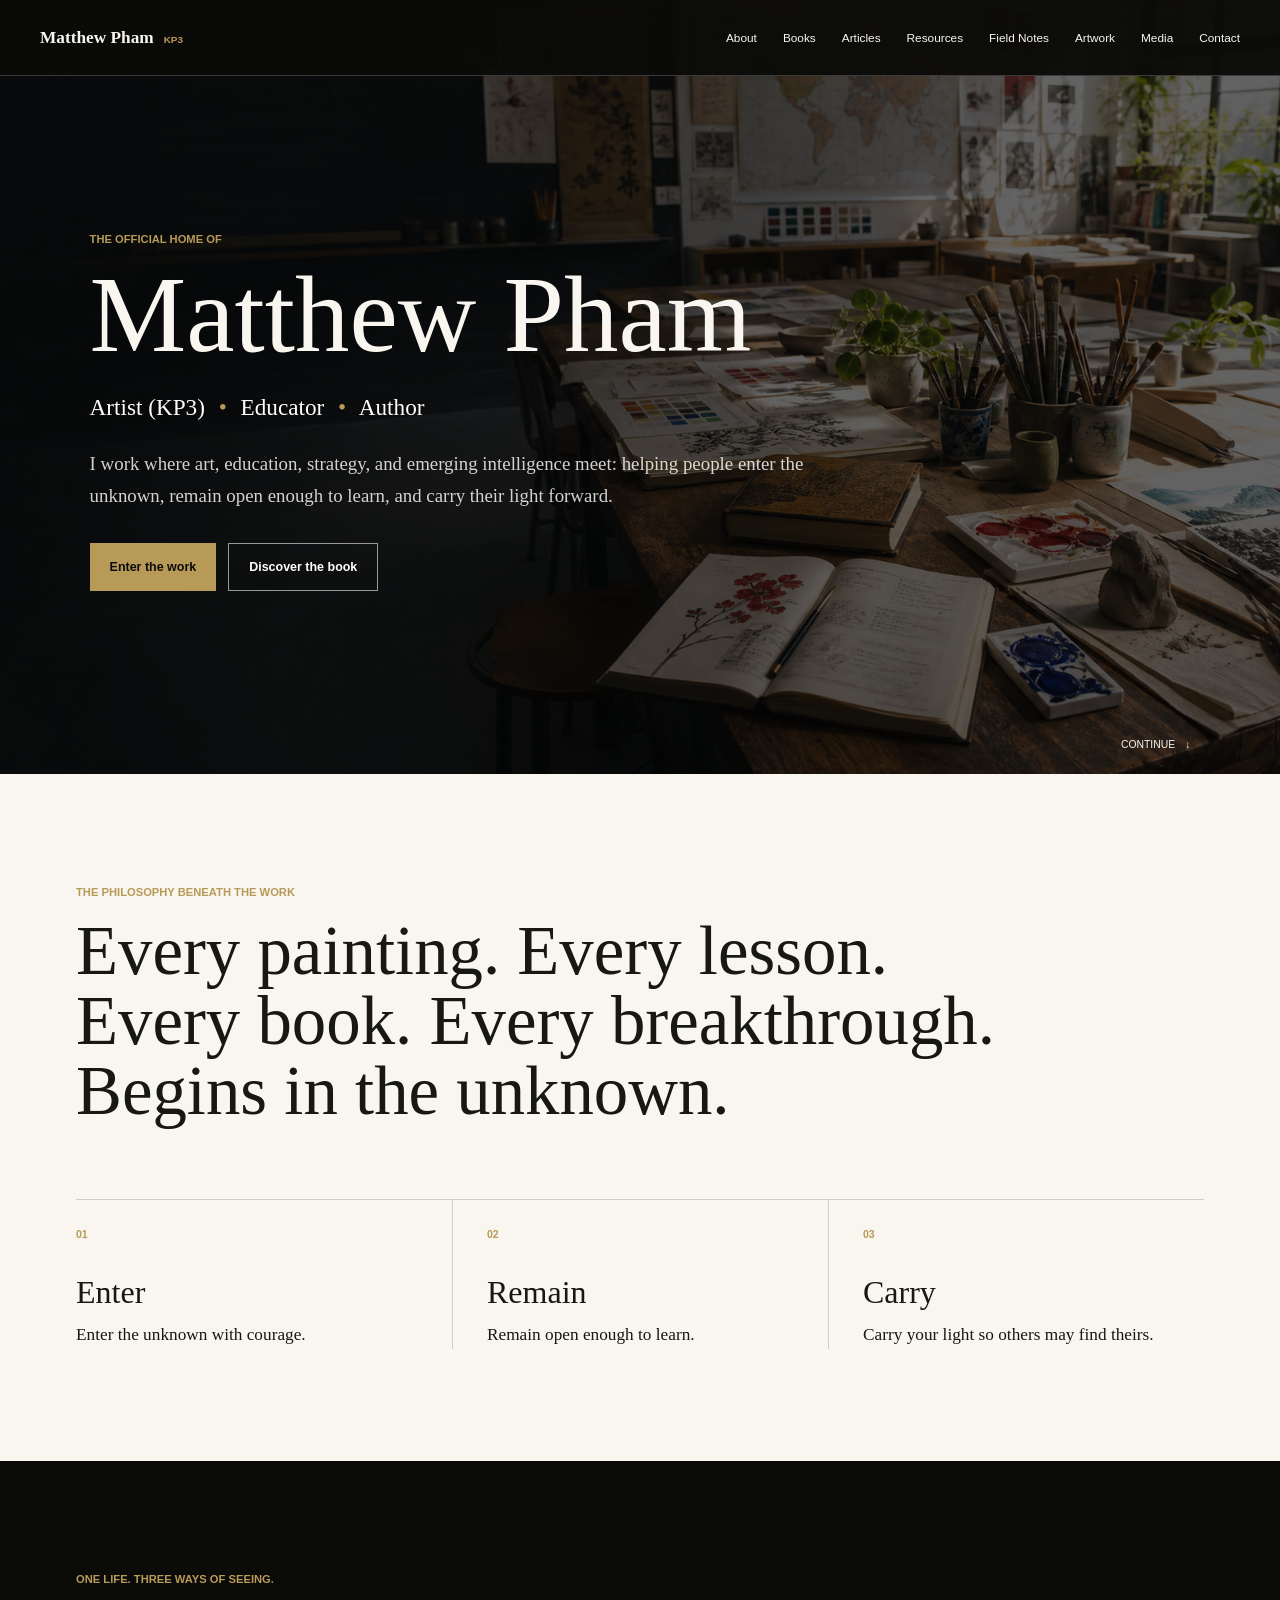
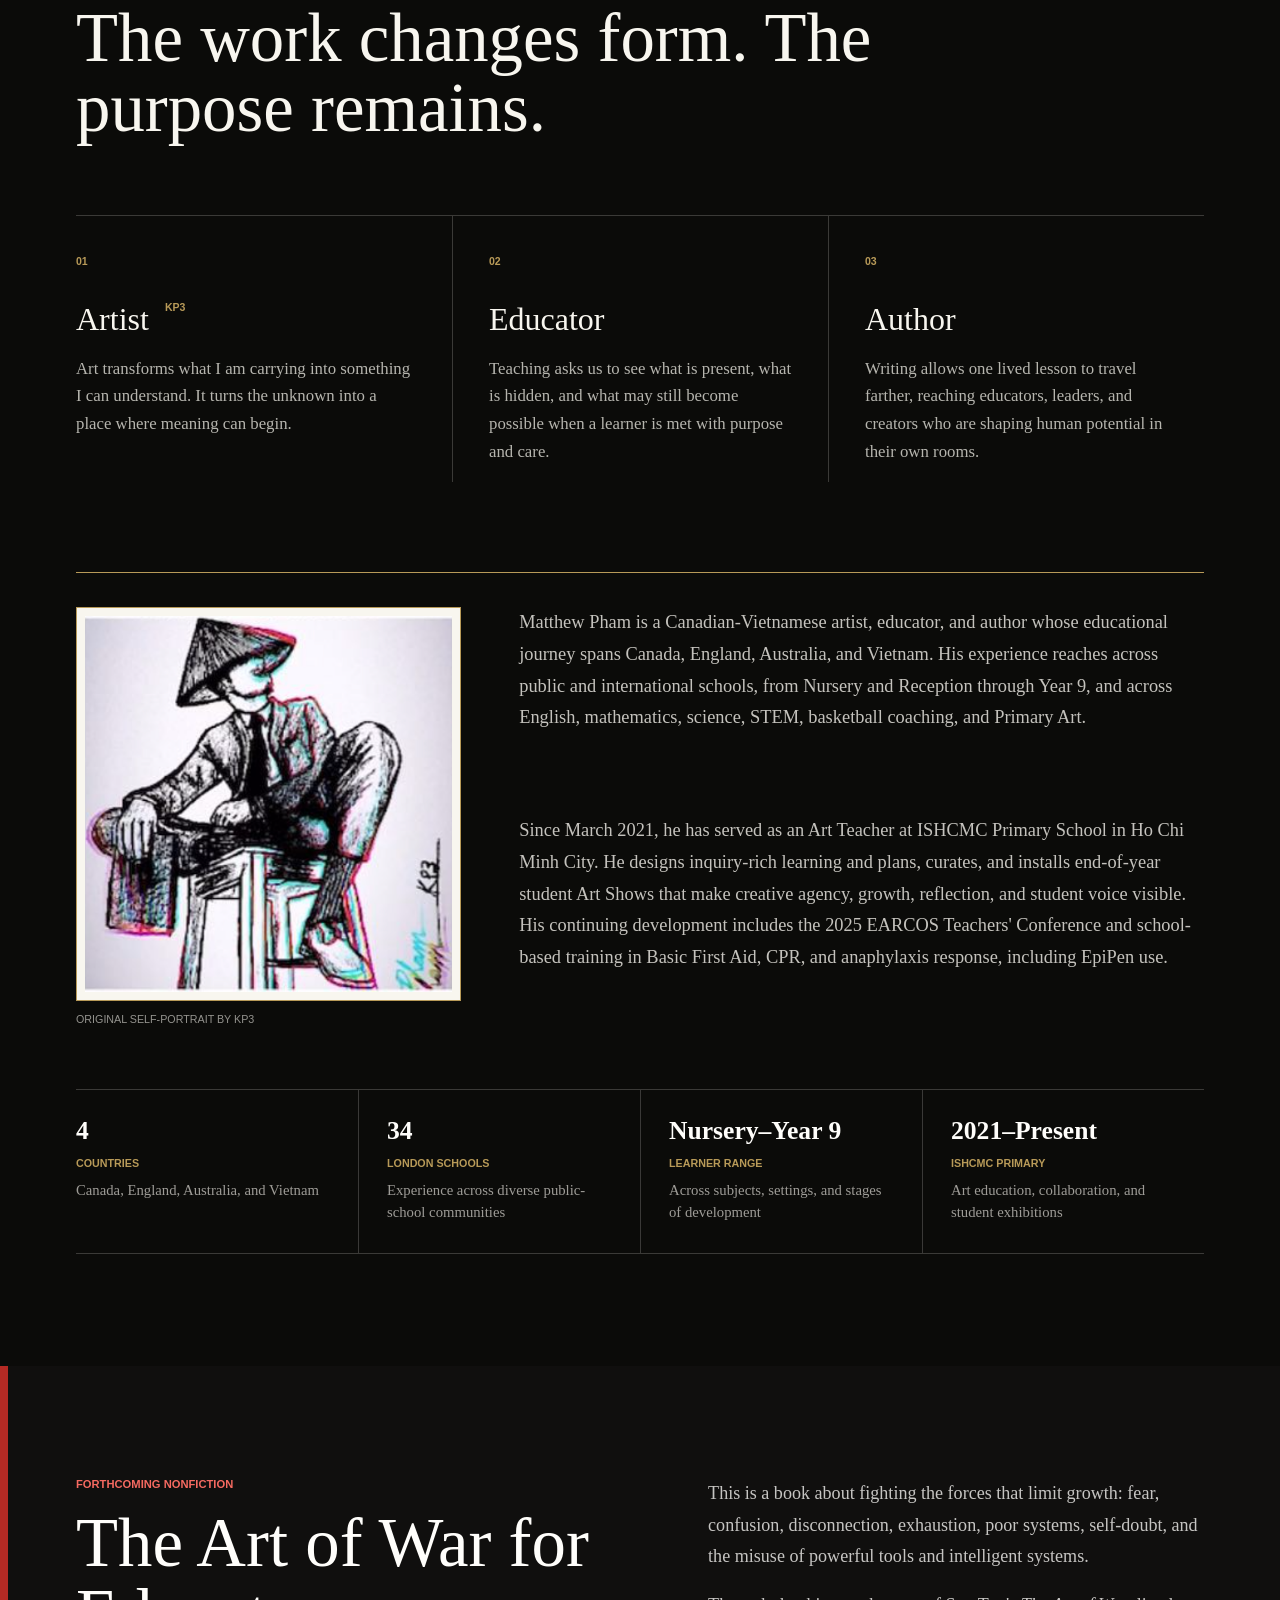
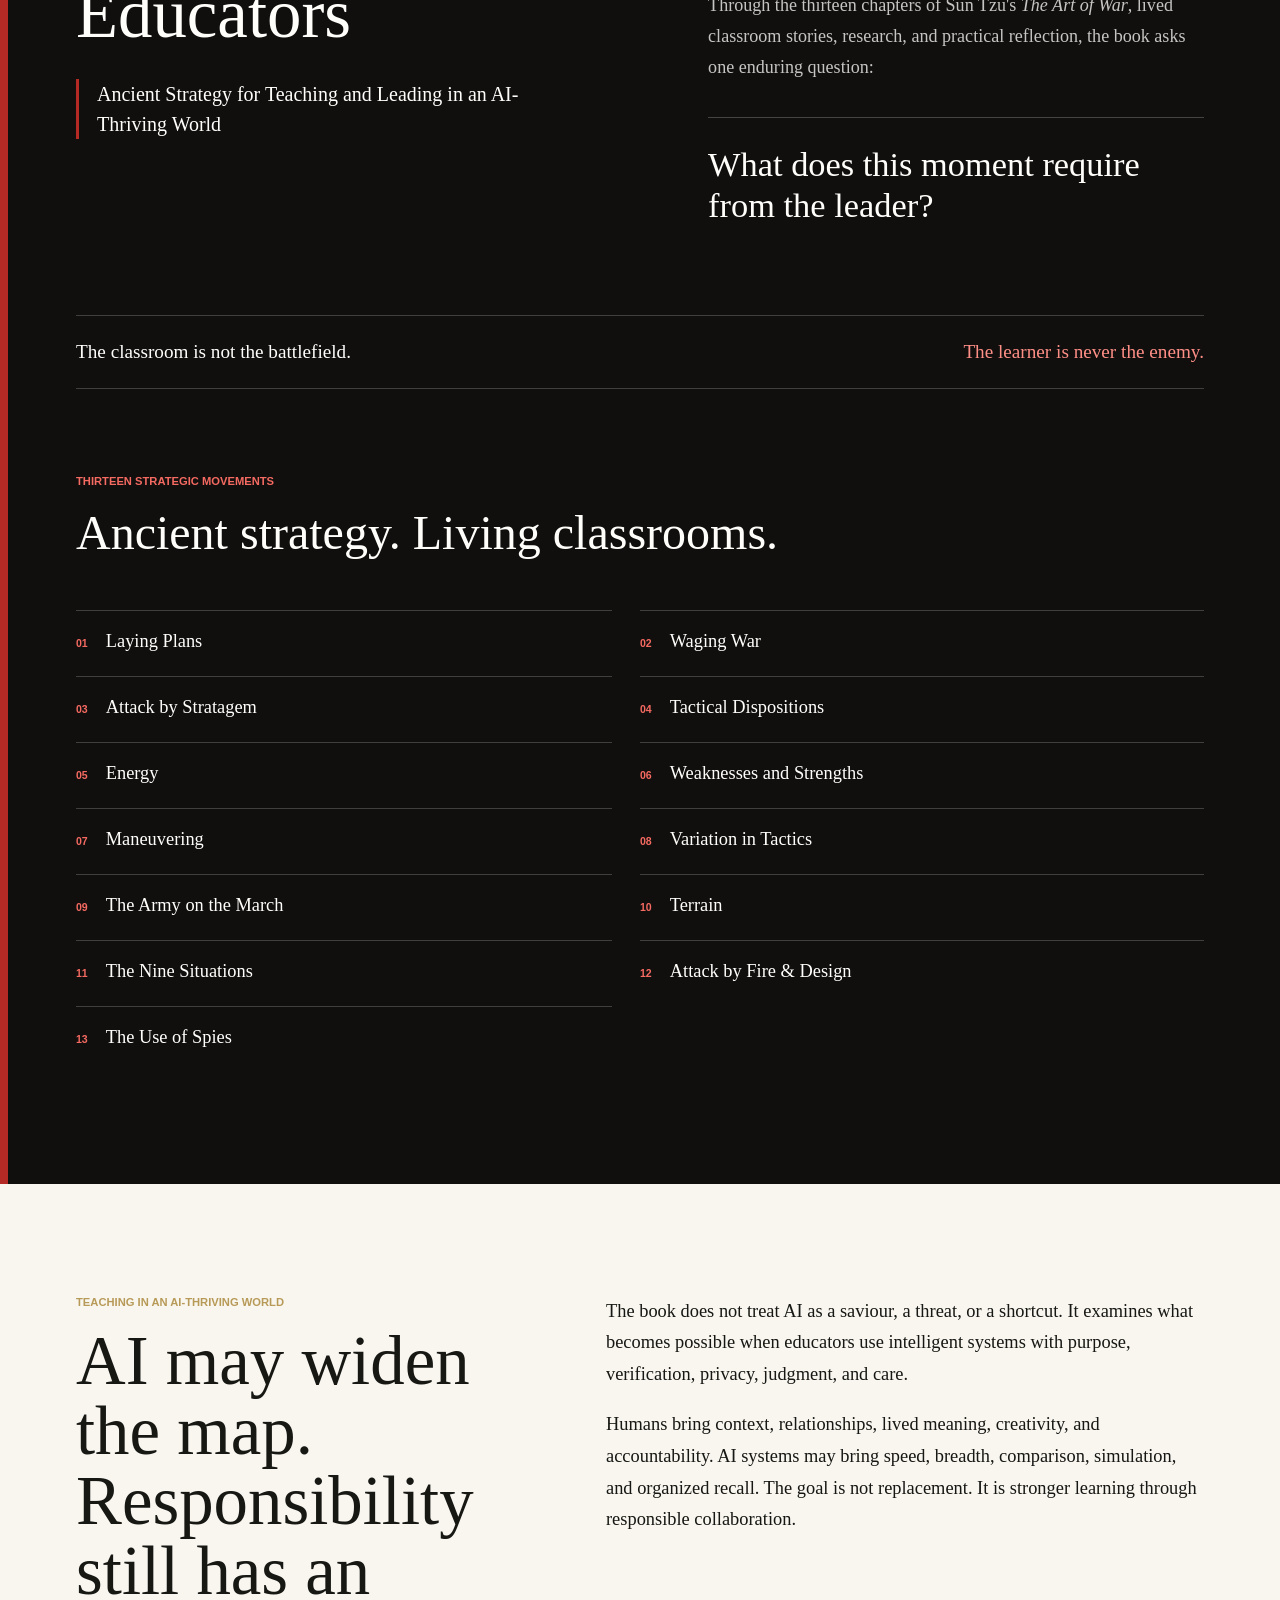
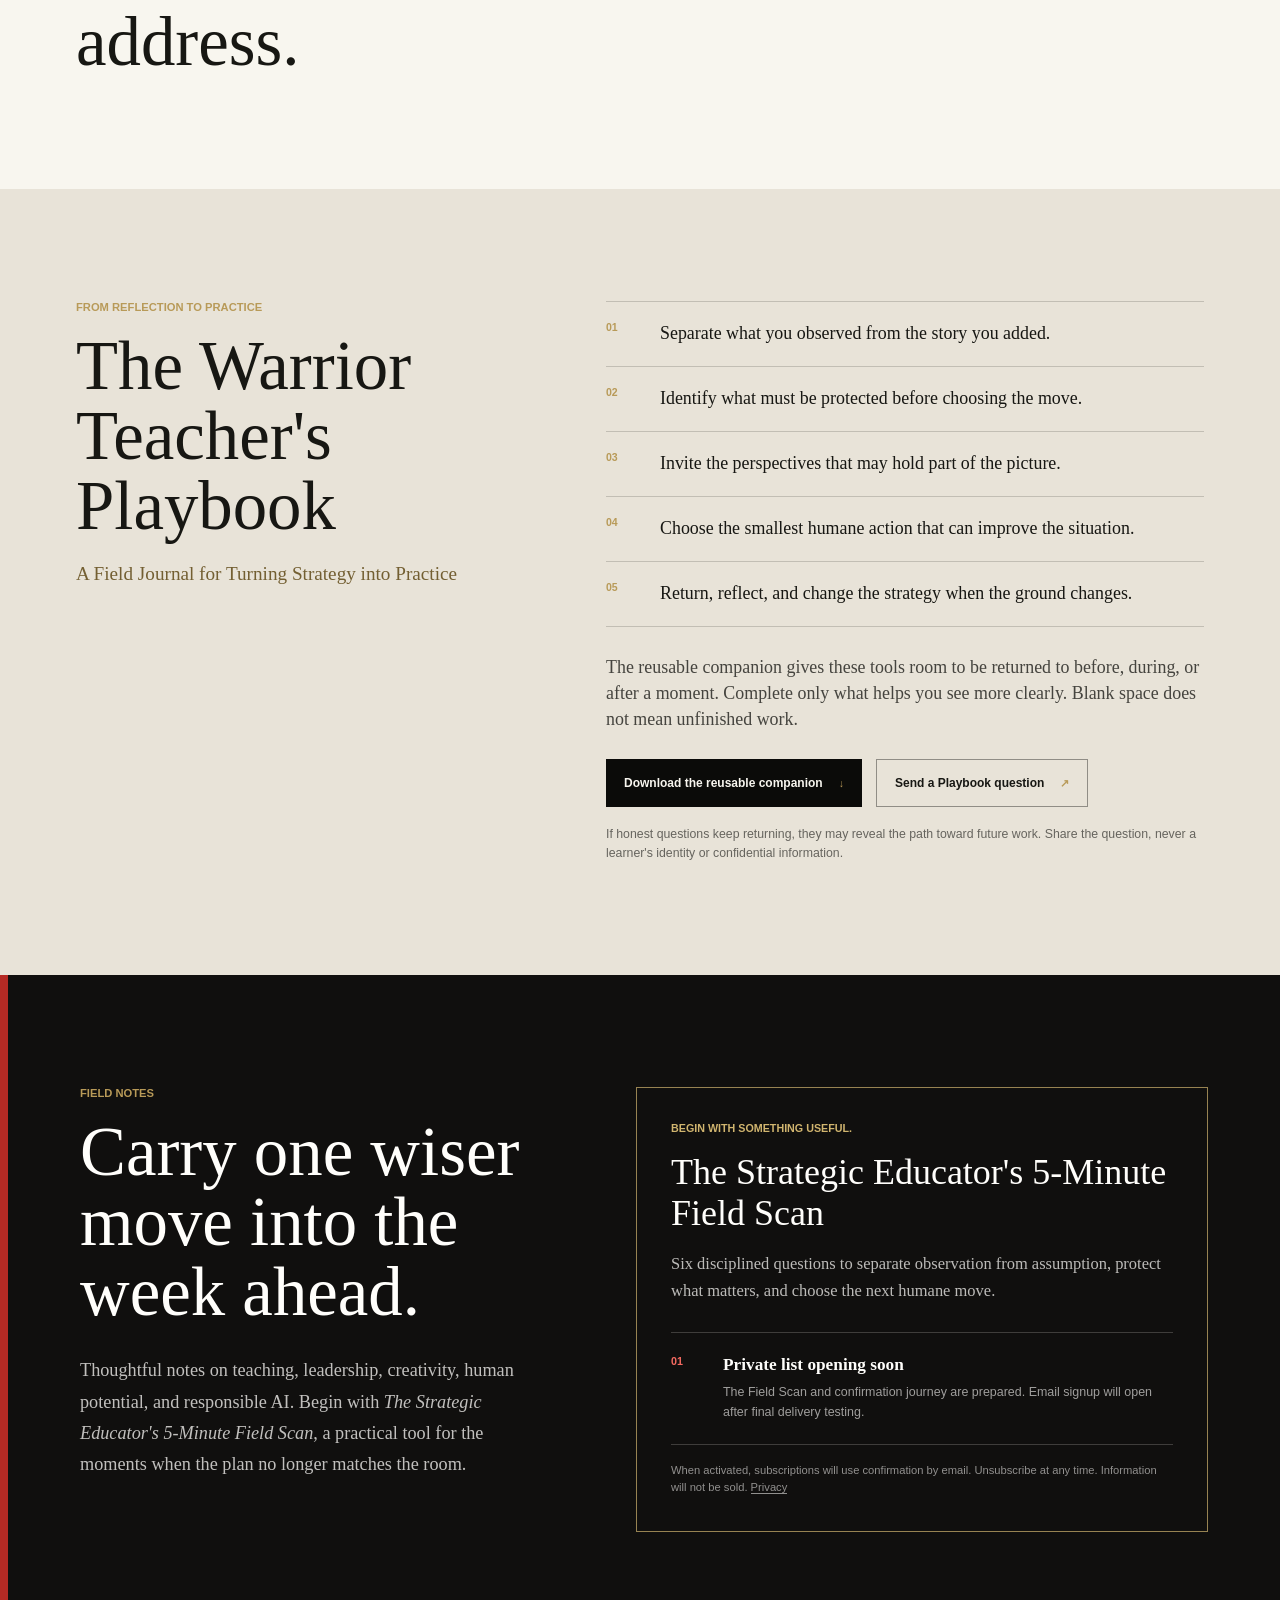
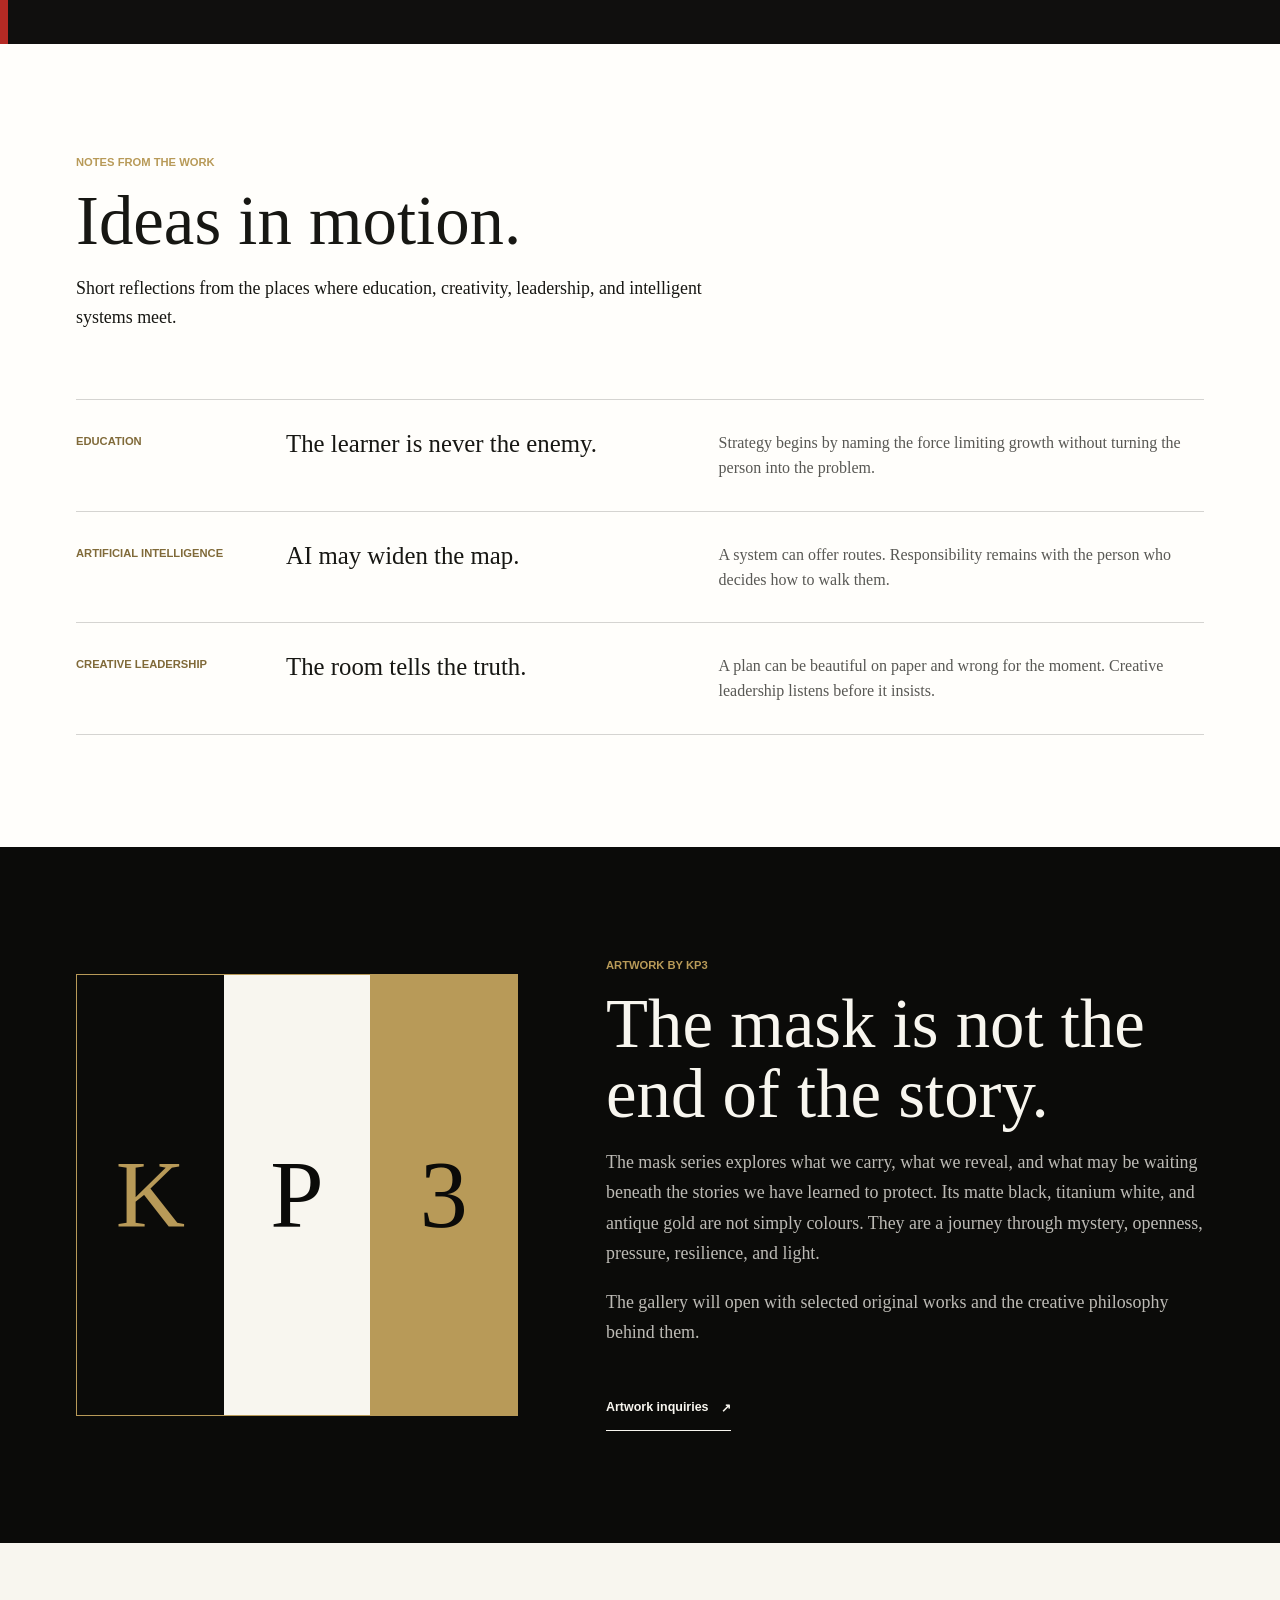
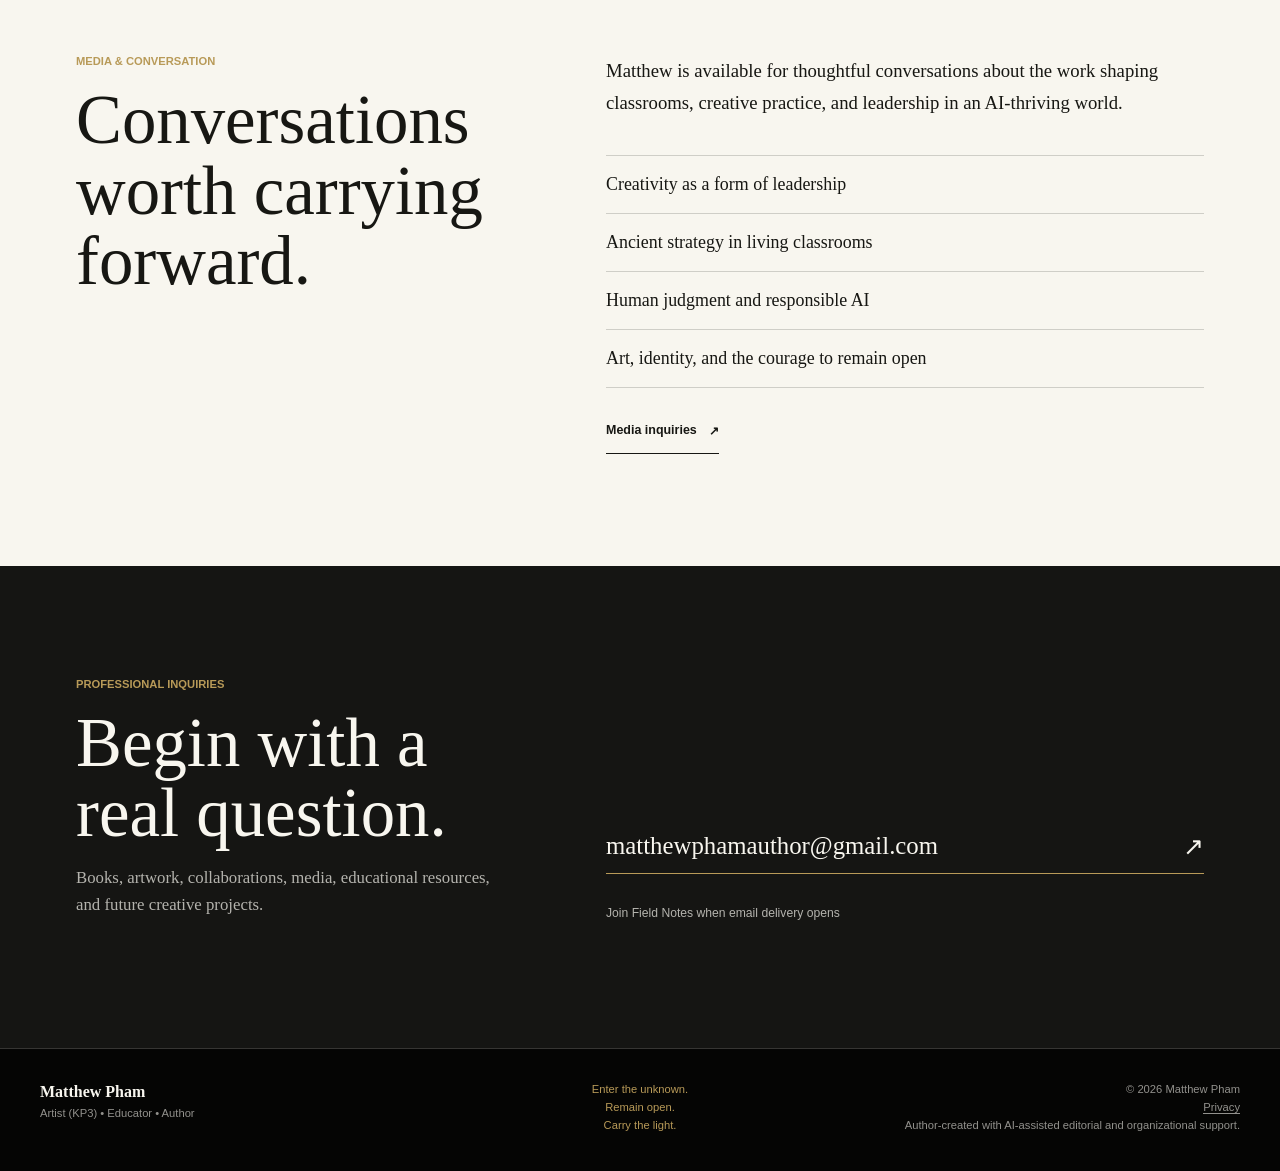
==== commit 21ed9a78: "Add Field Notes delivery and author portrait" ====
--- a/index.html
+++ b/index.html
@@ -34,6 +34,7 @@
         "name": "Matthew Pham",
         "alternateName": "KP3",
         "url": "https://kp3-pham.github.io/",
+        "image": "https://kp3-pham.github.io/kp3-author-portrait.png",
         "jobTitle": ["Artist", "Educator", "Author"],
         "email": "mailto:matthewphamauthor@gmail.com",
         "worksFor": {
@@ -62,6 +63,7 @@
         <a href="#books">Books</a>
         <a href="#writing">Articles</a>
         <a href="#resources">Resources</a>
+        <a href="#field-notes">Field Notes</a>
         <a href="#artwork">Artwork</a>
         <a href="#media">Media</a>
         <a href="#contact">Contact</a>
@@ -160,24 +162,35 @@
               </p>
             </article>
           </div>
-          <div class="about-story">
-            <p>
-              Matthew Pham is a Canadian-Vietnamese artist, educator, and
-              author whose educational journey spans Canada, England,
-              Australia, and Vietnam. His experience reaches across public and
-              international schools, from Nursery and Reception through Year
-              9, and across English, mathematics, science, STEM, basketball
-              coaching, and Primary Art.
-            </p>
-            <p>
-              Since March 2021, he has served as an Art Teacher at ISHCMC
-              Primary School in Ho Chi Minh City. He designs inquiry-rich
-              learning and plans, curates, and installs end-of-year student Art
-              Shows that make creative agency, growth, reflection, and student
-              voice visible. His continuing development includes the 2025
-              EARCOS Teachers' Conference and school-based training in Basic
-              First Aid, CPR, and anaphylaxis response, including EpiPen use.
-            </p>
+          <div class="about-profile">
+            <figure class="author-portrait">
+              <img
+                src="kp3-author-portrait.png"
+                alt="KP3 self-portrait drawing of a seated figure whose face is partly hidden by a conical hat"
+                width="604"
+                height="570"
+              >
+              <figcaption>Original self-portrait by KP3</figcaption>
+            </figure>
+            <div class="about-story">
+              <p>
+                Matthew Pham is a Canadian-Vietnamese artist, educator, and
+                author whose educational journey spans Canada, England,
+                Australia, and Vietnam. His experience reaches across public and
+                international schools, from Nursery and Reception through Year
+                9, and across English, mathematics, science, STEM, basketball
+                coaching, and Primary Art.
+              </p>
+              <p>
+                Since March 2021, he has served as an Art Teacher at ISHCMC
+                Primary School in Ho Chi Minh City. He designs inquiry-rich
+                learning and plans, curates, and installs end-of-year student Art
+                Shows that make creative agency, growth, reflection, and student
+                voice visible. His continuing development includes the 2025
+                EARCOS Teachers' Conference and school-based training in Basic
+                First Aid, CPR, and anaphylaxis response, including EpiPen use.
+              </p>
+            </div>
           </div>
           <div
             class="practice-snapshot"
@@ -344,6 +357,47 @@
                 identity or confidential information.
               </p>
             </div>
+          </div>
+        </div>
+      </section>
+
+      <section class="field-notes-band" id="field-notes" aria-labelledby="field-notes-title">
+        <div class="section-inner field-notes-grid">
+          <div class="field-notes-copy">
+            <p class="section-kicker">Field Notes</p>
+            <h2 id="field-notes-title">Carry one wiser move into the week ahead.</h2>
+            <p>
+              Thoughtful notes on teaching, leadership, creativity, human
+              potential, and responsible AI. Begin with
+              <em>The Strategic Educator's 5-Minute Field Scan</em>, a practical
+              tool for the moments when the plan no longer matches the room.
+            </p>
+          </div>
+          <div class="field-notes-panel">
+            <p class="field-notes-label">Begin with something useful.</p>
+            <h3>The Strategic Educator's 5-Minute Field Scan</h3>
+            <p>
+              Six disciplined questions to separate observation from assumption,
+              protect what matters, and choose the next humane move.
+            </p>
+
+            <!--
+              ACTIVATION STEP: Replace this block with Kit's exact JavaScript
+              form embed after the Field Notes account, double opt-in,
+              confirmation email, and incentive delivery are configured.
+            -->
+            <div class="field-notes-pending" role="status">
+              <span aria-hidden="true">01</span>
+              <div>
+                <strong>Private list opening soon</strong>
+                <p>The Field Scan and confirmation journey are prepared. Email signup will open after final delivery testing.</p>
+              </div>
+            </div>
+            <p class="field-notes-consent">
+              When activated, subscriptions will use confirmation by email.
+              Unsubscribe at any time. Information will not be sold.
+              <a href="privacy.html">Privacy</a>
+            </p>
           </div>
         </div>
       </section>
@@ -455,9 +509,9 @@
             </a>
             <a
               class="updates-link"
-              href="mailto:matthewphamauthor@gmail.com?subject=Matthew%20Pham%20Updates"
+              href="#field-notes"
             >
-              Request future letters from the studio
+              Join Field Notes when email delivery opens
             </a>
           </div>
         </div>
@@ -476,6 +530,7 @@
       </div>
       <div class="footer-meta">
         <p>© 2026 Matthew Pham</p>
+        <p><a href="privacy.html">Privacy</a></p>
         <p>Author-created with AI-assisted editorial and organizational support.</p>
       </div>
     </footer>
--- a/styles.css
+++ b/styles.css
@@ -361,13 +361,39 @@
   line-height: 1.65;
 }
 
-.about-story {
+.about-profile {
   border-top: 1px solid var(--gold);
   display: grid;
-  gap: 52px;
-  grid-template-columns: repeat(2, minmax(0, 1fr));
+  gap: 58px;
+  grid-template-columns: minmax(260px, 0.72fr) minmax(0, 1.28fr);
   margin-top: 90px;
   padding-top: 34px;
+}
+
+.author-portrait {
+  margin: 0;
+  max-width: 430px;
+}
+
+.author-portrait img {
+  background: var(--white);
+  border: 1px solid var(--gold);
+  display: block;
+  height: auto;
+  padding: 8px;
+  width: 100%;
+}
+
+.author-portrait figcaption {
+  color: rgba(248, 246, 239, 0.58);
+  font-size: 0.67rem;
+  margin-top: 12px;
+  text-transform: uppercase;
+}
+
+.about-story {
+  display: grid;
+  gap: 30px;
 }
 
 .about-story p {
@@ -649,6 +675,282 @@
   max-width: 700px;
 }
 
+.field-notes-band {
+  background: #100f0e;
+  border-left: 8px solid var(--red);
+  color: var(--white-pure);
+}
+
+.field-notes-grid {
+  display: grid;
+  gap: 88px;
+  grid-template-columns: minmax(0, 0.9fr) minmax(0, 1.1fr);
+}
+
+.field-notes-copy > p:last-child {
+  color: rgba(255, 254, 251, 0.74);
+  font-family: var(--serif);
+  font-size: 1.14rem;
+  line-height: 1.72;
+  margin: 28px 0 0;
+  max-width: 670px;
+}
+
+.field-notes-panel {
+  border: 1px solid rgba(209, 181, 111, 0.7);
+  padding: 34px;
+}
+
+.field-notes-label {
+  color: var(--gold-bright);
+  font-size: 0.67rem;
+  font-weight: 800;
+  margin: 0 0 18px;
+  text-transform: uppercase;
+}
+
+.field-notes-panel h3 {
+  font-size: 2.25rem;
+}
+
+.field-notes-panel > p:not(.field-notes-label, .field-notes-consent) {
+  color: rgba(255, 254, 251, 0.72);
+  font-family: var(--serif);
+  font-size: 1.03rem;
+  line-height: 1.62;
+}
+
+.field-notes-pending {
+  align-items: start;
+  border-bottom: 1px solid var(--line-dark);
+  border-top: 1px solid var(--line-dark);
+  display: grid;
+  gap: 18px;
+  grid-template-columns: 34px 1fr;
+  margin-top: 28px;
+  padding: 22px 0;
+}
+
+.field-notes-pending > span {
+  color: #f56a61;
+  font-size: 0.67rem;
+  font-weight: 800;
+}
+
+.field-notes-pending strong {
+  display: block;
+  font-family: var(--serif);
+  font-size: 1.08rem;
+}
+
+.field-notes-pending p {
+  color: rgba(255, 254, 251, 0.6);
+  font-size: 0.78rem;
+  line-height: 1.55;
+  margin: 8px 0 0;
+}
+
+.field-notes-preview {
+  align-items: center;
+  background: var(--red);
+  color: var(--white-pure);
+  display: flex;
+  font-size: 0.76rem;
+  font-weight: 800;
+  justify-content: space-between;
+  margin-top: 26px;
+  min-height: 50px;
+  padding: 0 18px;
+}
+
+.field-notes-preview:hover,
+.field-notes-preview:focus-visible {
+  background: var(--red-bright);
+}
+
+.field-notes-consent {
+  color: rgba(255, 254, 251, 0.54);
+  font-size: 0.7rem;
+  line-height: 1.55;
+  margin: 17px 0 0;
+}
+
+.field-notes-consent a,
+.footer-meta a {
+  border-bottom: 1px solid currentColor;
+}
+
+.utility-body {
+  background: var(--black);
+  min-height: 100vh;
+}
+
+.utility-header {
+  position: relative;
+}
+
+.utility-main {
+  background: var(--black);
+}
+
+.utility-hero {
+  align-items: end;
+  background:
+    linear-gradient(115deg, rgba(181, 42, 36, 0.2), transparent 42%),
+    var(--black);
+  border-bottom: 1px solid var(--line-dark);
+  display: flex;
+  min-height: 650px;
+  padding: 110px max(40px, calc((100vw - 1240px) / 2)) 92px;
+}
+
+.utility-hero-compact {
+  min-height: 520px;
+}
+
+.utility-hero-copy {
+  max-width: 980px;
+}
+
+.utility-hero h1 {
+  font-size: clamp(3.6rem, 8vw, 7.7rem);
+  line-height: 0.94;
+  max-width: 1100px;
+}
+
+.utility-hero-copy > p:last-of-type {
+  color: rgba(248, 246, 239, 0.74);
+  font-family: var(--serif);
+  font-size: 1.24rem;
+  line-height: 1.65;
+  margin: 38px 0 0;
+  max-width: 760px;
+}
+
+.utility-actions {
+  display: flex;
+  flex-wrap: wrap;
+  gap: 14px;
+  margin-top: 40px;
+}
+
+.utility-content {
+  background: var(--white-pure);
+  color: var(--ink);
+}
+
+.utility-content-inner {
+  margin: 0 auto;
+  max-width: 1240px;
+  padding: 90px 40px 104px;
+}
+
+.utility-content h2 {
+  max-width: 850px;
+}
+
+.scan-summary {
+  border-bottom: 1px solid var(--line-light);
+  display: grid;
+  grid-template-columns: repeat(2, minmax(0, 1fr));
+  list-style: none;
+  margin: 64px 0 0;
+  padding: 0;
+}
+
+.scan-summary li {
+  align-items: baseline;
+  border-top: 1px solid var(--line-light);
+  display: grid;
+  gap: 20px;
+  grid-template-columns: 38px 1fr;
+  min-height: 88px;
+  padding: 25px 28px 24px 0;
+}
+
+.scan-summary li:nth-child(even) {
+  border-left: 1px solid var(--line-light);
+  padding-left: 28px;
+}
+
+.scan-summary span {
+  color: var(--red);
+  font-size: 0.68rem;
+  font-weight: 800;
+}
+
+.scan-summary strong {
+  font-family: var(--serif);
+  font-size: 1.28rem;
+  font-weight: 600;
+}
+
+.utility-boundary {
+  border-left: 5px solid var(--red);
+  margin-top: 52px;
+  max-width: 850px;
+  padding: 4px 0 4px 28px;
+}
+
+.utility-boundary p,
+.privacy-copy p {
+  color: rgba(23, 23, 19, 0.72);
+  font-family: var(--serif);
+  font-size: 1.08rem;
+  line-height: 1.72;
+}
+
+.utility-return {
+  align-items: center;
+  border-bottom: 1px solid var(--line-light);
+  border-top: 1px solid var(--line-light);
+  display: flex;
+  font-size: 0.75rem;
+  font-weight: 800;
+  justify-content: space-between;
+  margin-top: 62px;
+  max-width: 430px;
+  min-height: 58px;
+  text-transform: uppercase;
+}
+
+.utility-return:hover,
+.utility-return:focus-visible,
+.privacy-copy a:hover,
+.privacy-copy a:focus-visible {
+  color: var(--red);
+}
+
+.privacy-copy {
+  max-width: 860px;
+}
+
+.privacy-copy h2 {
+  font-size: 2.25rem;
+  margin: 58px 0 18px;
+}
+
+.privacy-copy h2:first-child {
+  margin-top: 0;
+}
+
+.privacy-copy a {
+  border-bottom: 1px solid currentColor;
+  font-weight: 700;
+}
+
+.privacy-copy .privacy-updated {
+  border-top: 1px solid var(--line-light);
+  font-family: var(--sans);
+  font-size: 0.75rem;
+  margin-top: 60px;
+  padding-top: 22px;
+}
+
+.utility-footer {
+  grid-template-columns: 1fr 1fr;
+}
+
 .writing-band {
   background: var(--white-pure);
   color: var(--ink);
@@ -906,6 +1208,7 @@
   .book-intro,
   .ai-grid,
   .playbook-grid,
+  .field-notes-grid,
   .artwork-grid,
   .media-grid,
   .contact-inner {
@@ -916,6 +1219,12 @@
   .artist-sigil {
     max-width: 380px;
   }
+
+  .utility-hero {
+    min-height: 560px;
+    padding-left: 40px;
+    padding-right: 40px;
+  }
 }
 
 @media (max-width: 720px) {
@@ -967,10 +1276,47 @@
     padding: 82px 24px;
   }
 
+  .utility-hero,
+  .utility-hero-compact {
+    min-height: 520px;
+    padding: 90px 24px 68px;
+  }
+
+  .utility-hero h1 {
+    font-size: 3.75rem;
+  }
+
+  .utility-hero-copy > p:last-of-type {
+    font-size: 1.03rem;
+  }
+
+  .utility-actions {
+    align-items: stretch;
+    flex-direction: column;
+  }
+
+  .utility-actions a {
+    justify-content: center;
+    text-align: center;
+  }
+
+  .utility-content-inner {
+    padding: 74px 24px 84px;
+  }
+
+  .scan-summary {
+    grid-template-columns: 1fr;
+  }
+
+  .scan-summary li:nth-child(even) {
+    border-left: 0;
+    padding-left: 0;
+  }
+
   .principles,
   .roles,
   .chapter-list,
-  .about-story,
+  .about-profile,
   .practice-snapshot {
     grid-template-columns: 1fr;
   }
@@ -988,9 +1334,22 @@
     margin-top: 20px;
   }
 
-  .about-story {
+  .about-profile {
     gap: 28px;
     margin-top: 54px;
+  }
+
+  .author-portrait {
+    max-width: 360px;
+  }
+
+  .field-notes-band {
+    border-left: 0;
+    border-top: 8px solid var(--red);
+  }
+
+  .field-notes-panel {
+    padding: 26px 22px;
   }
 
   .practice-snapshot > div {
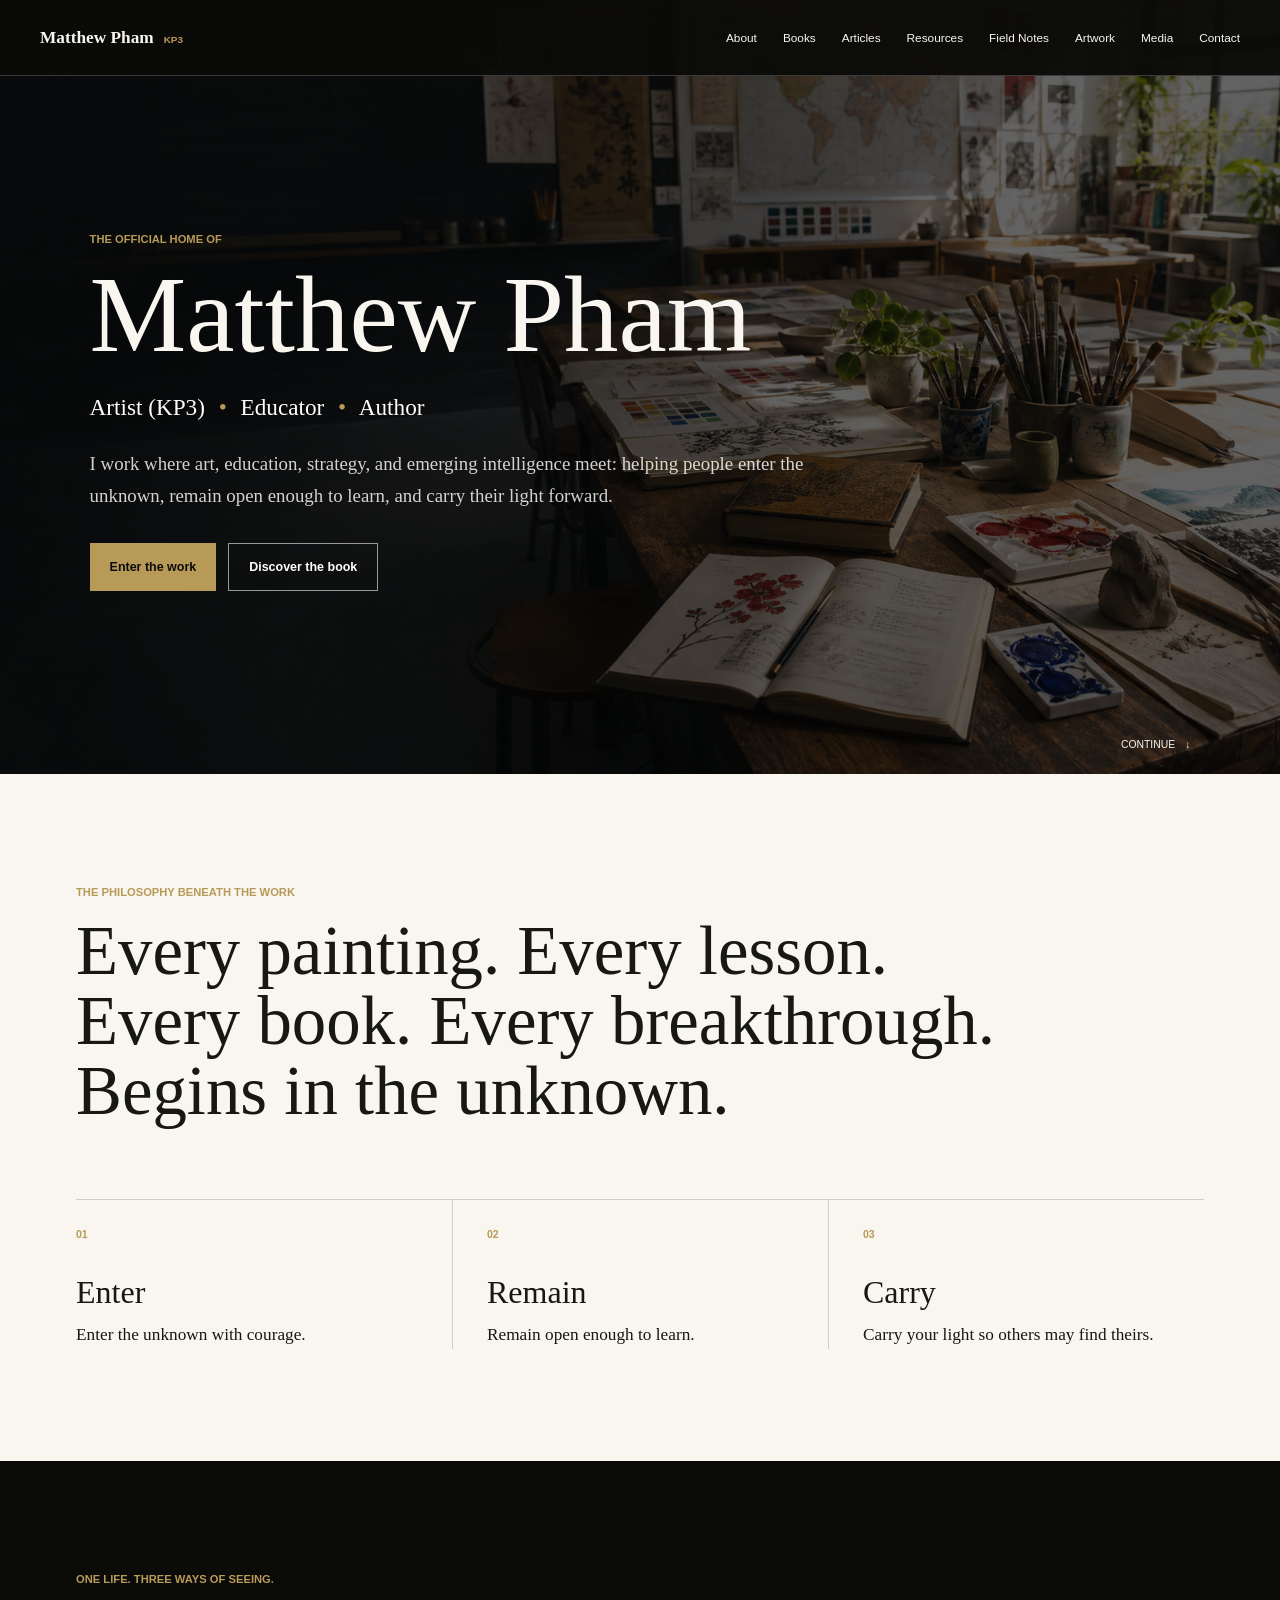
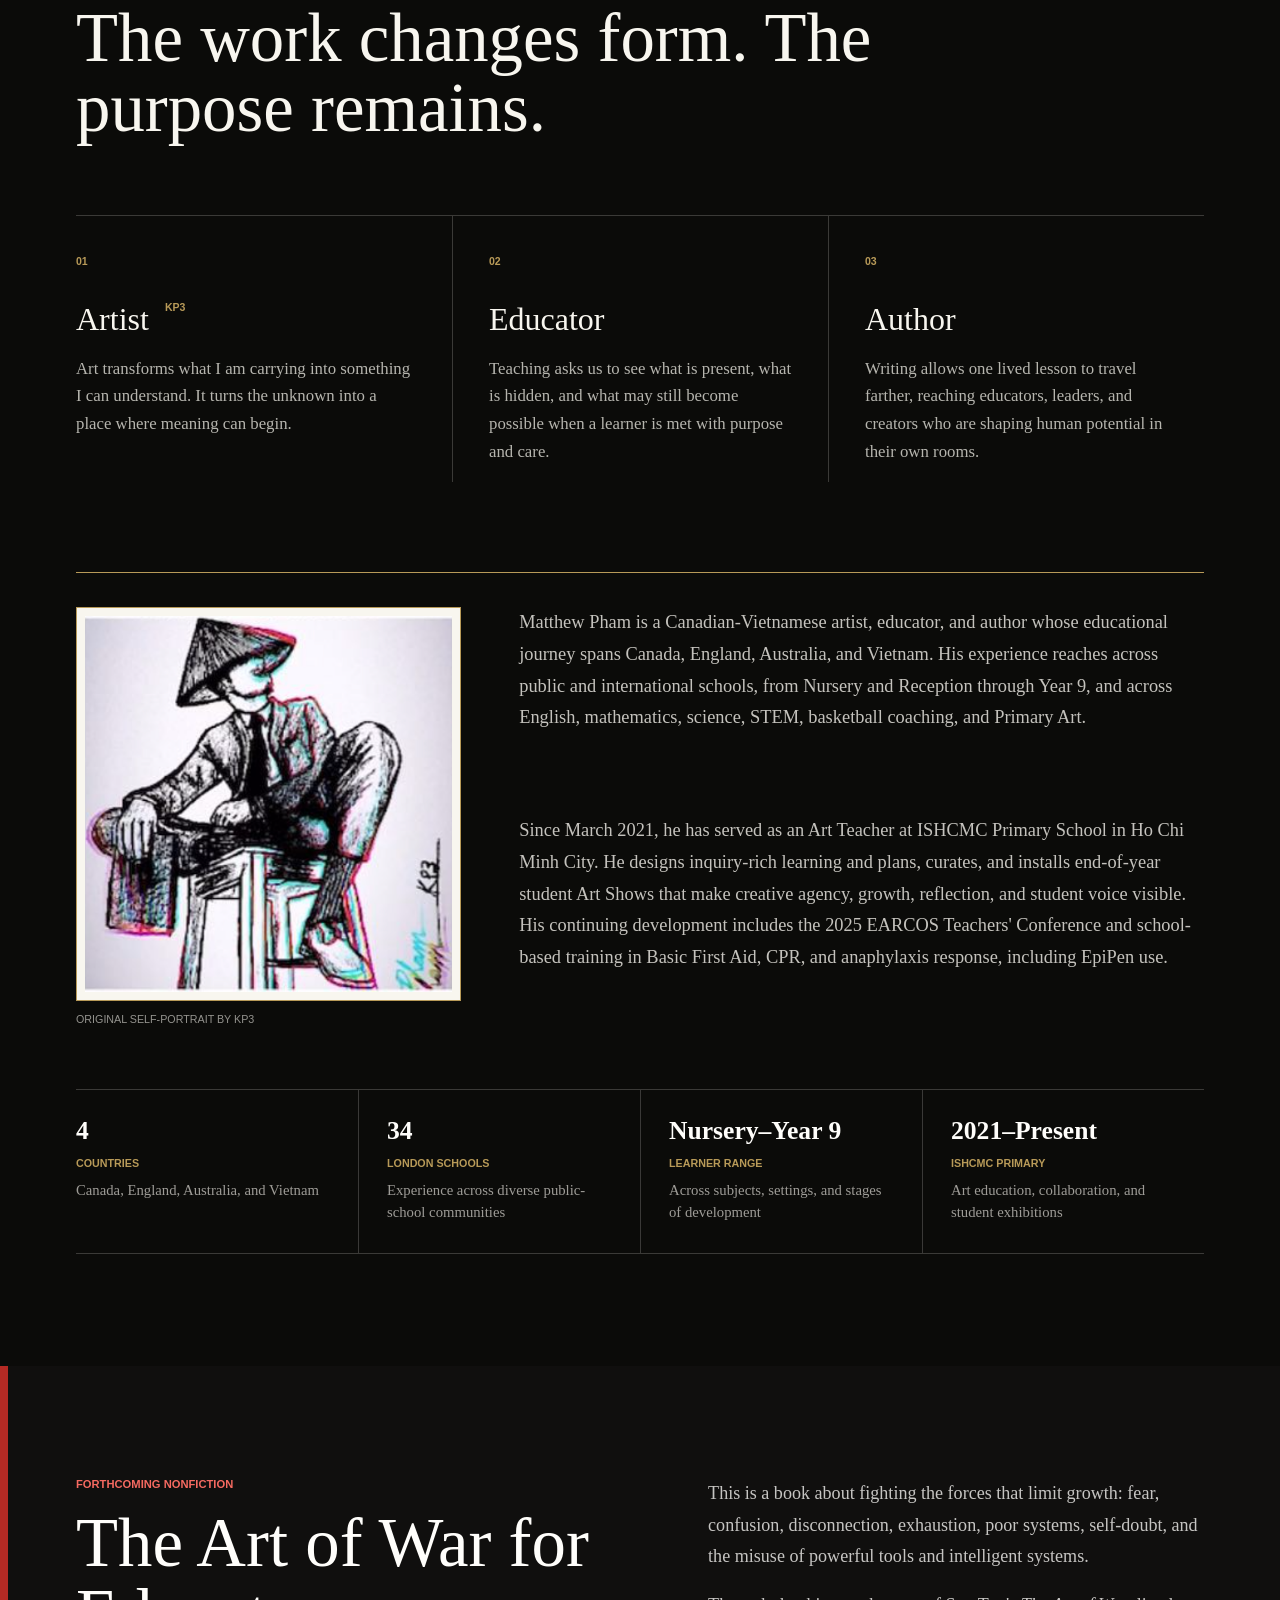
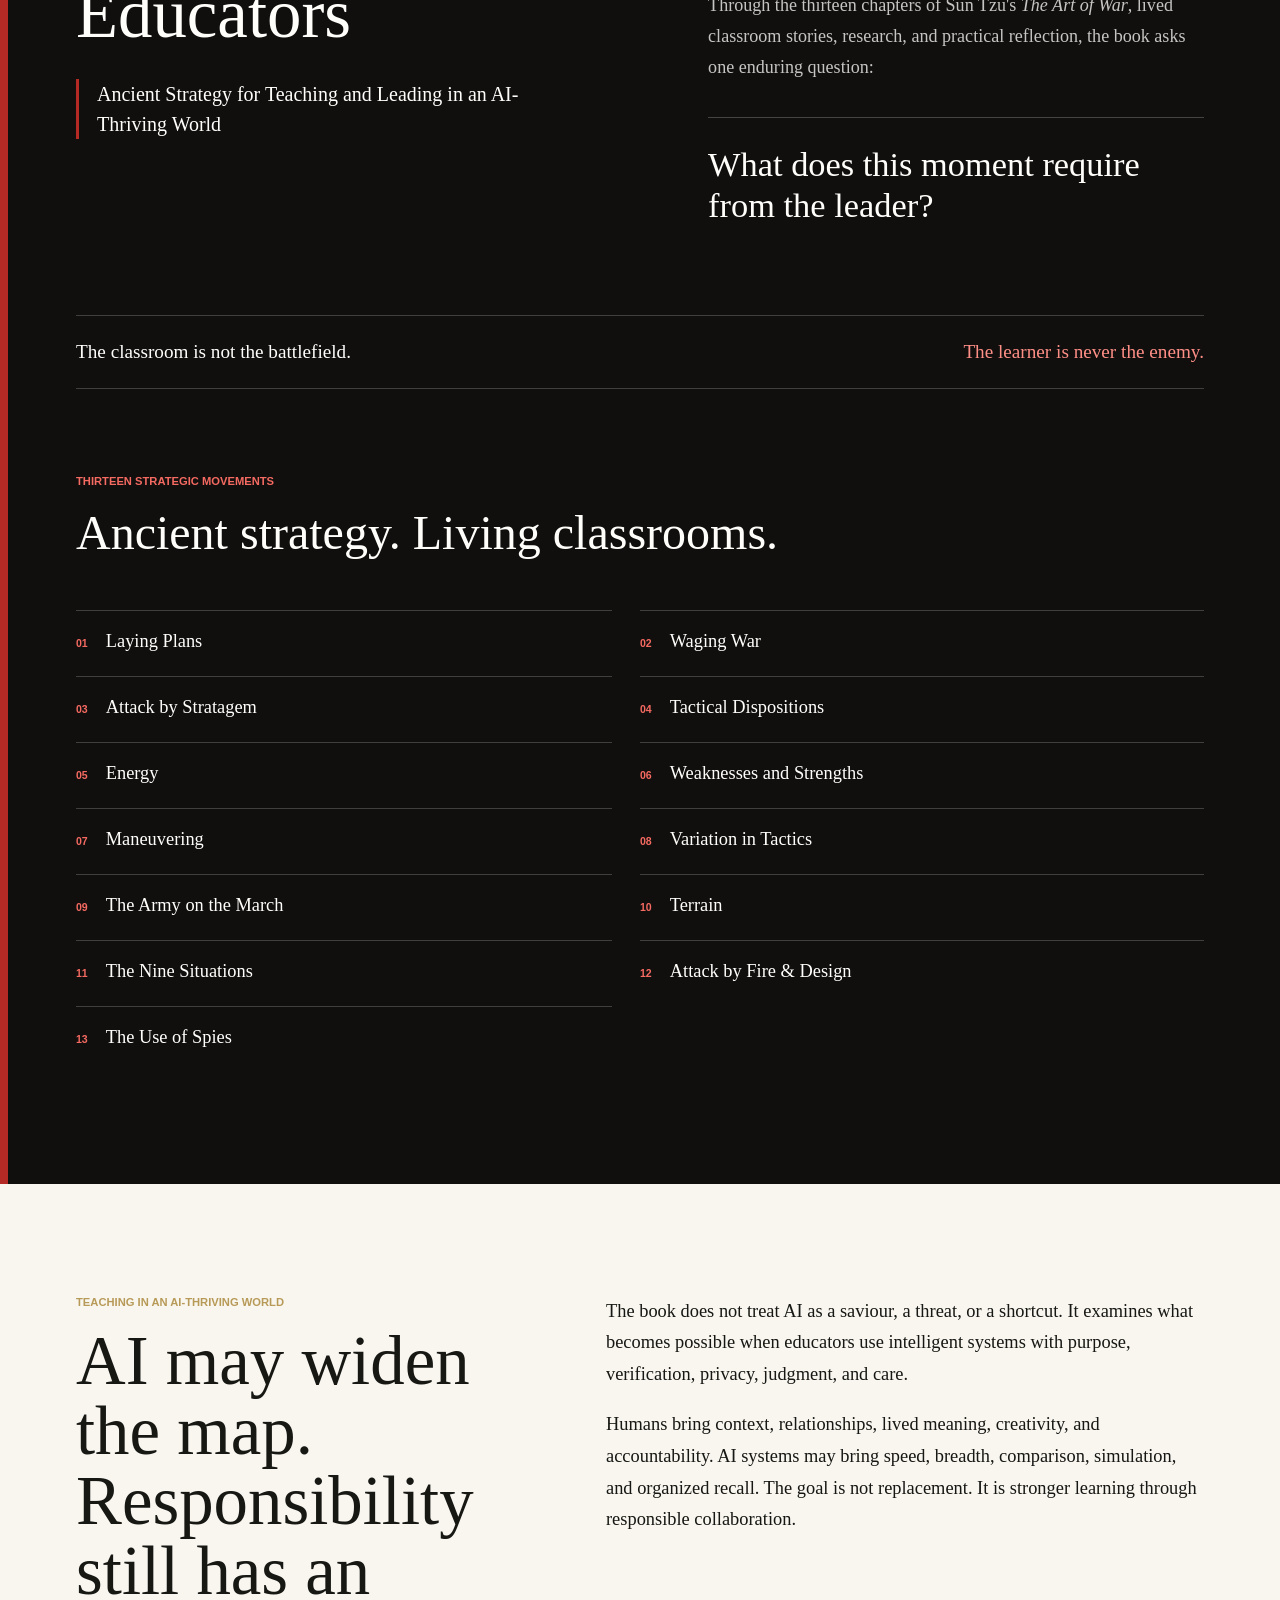
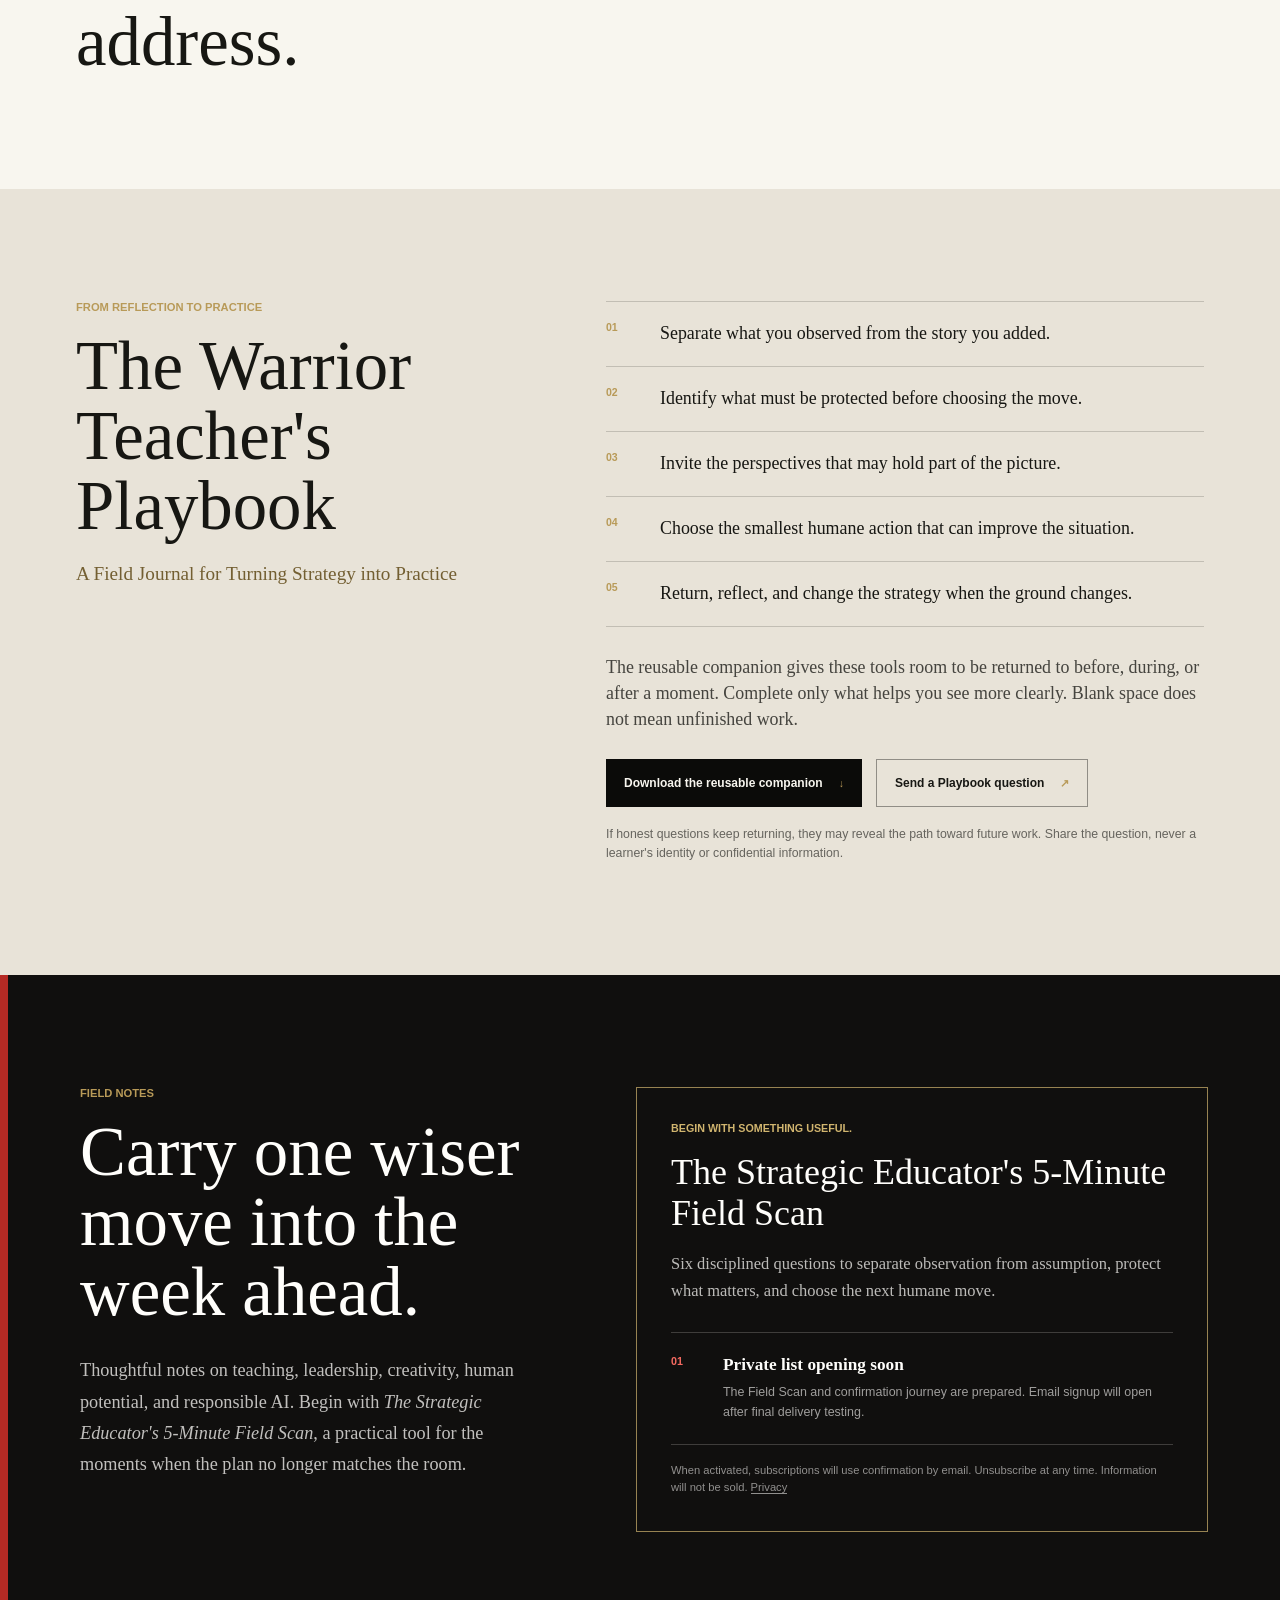
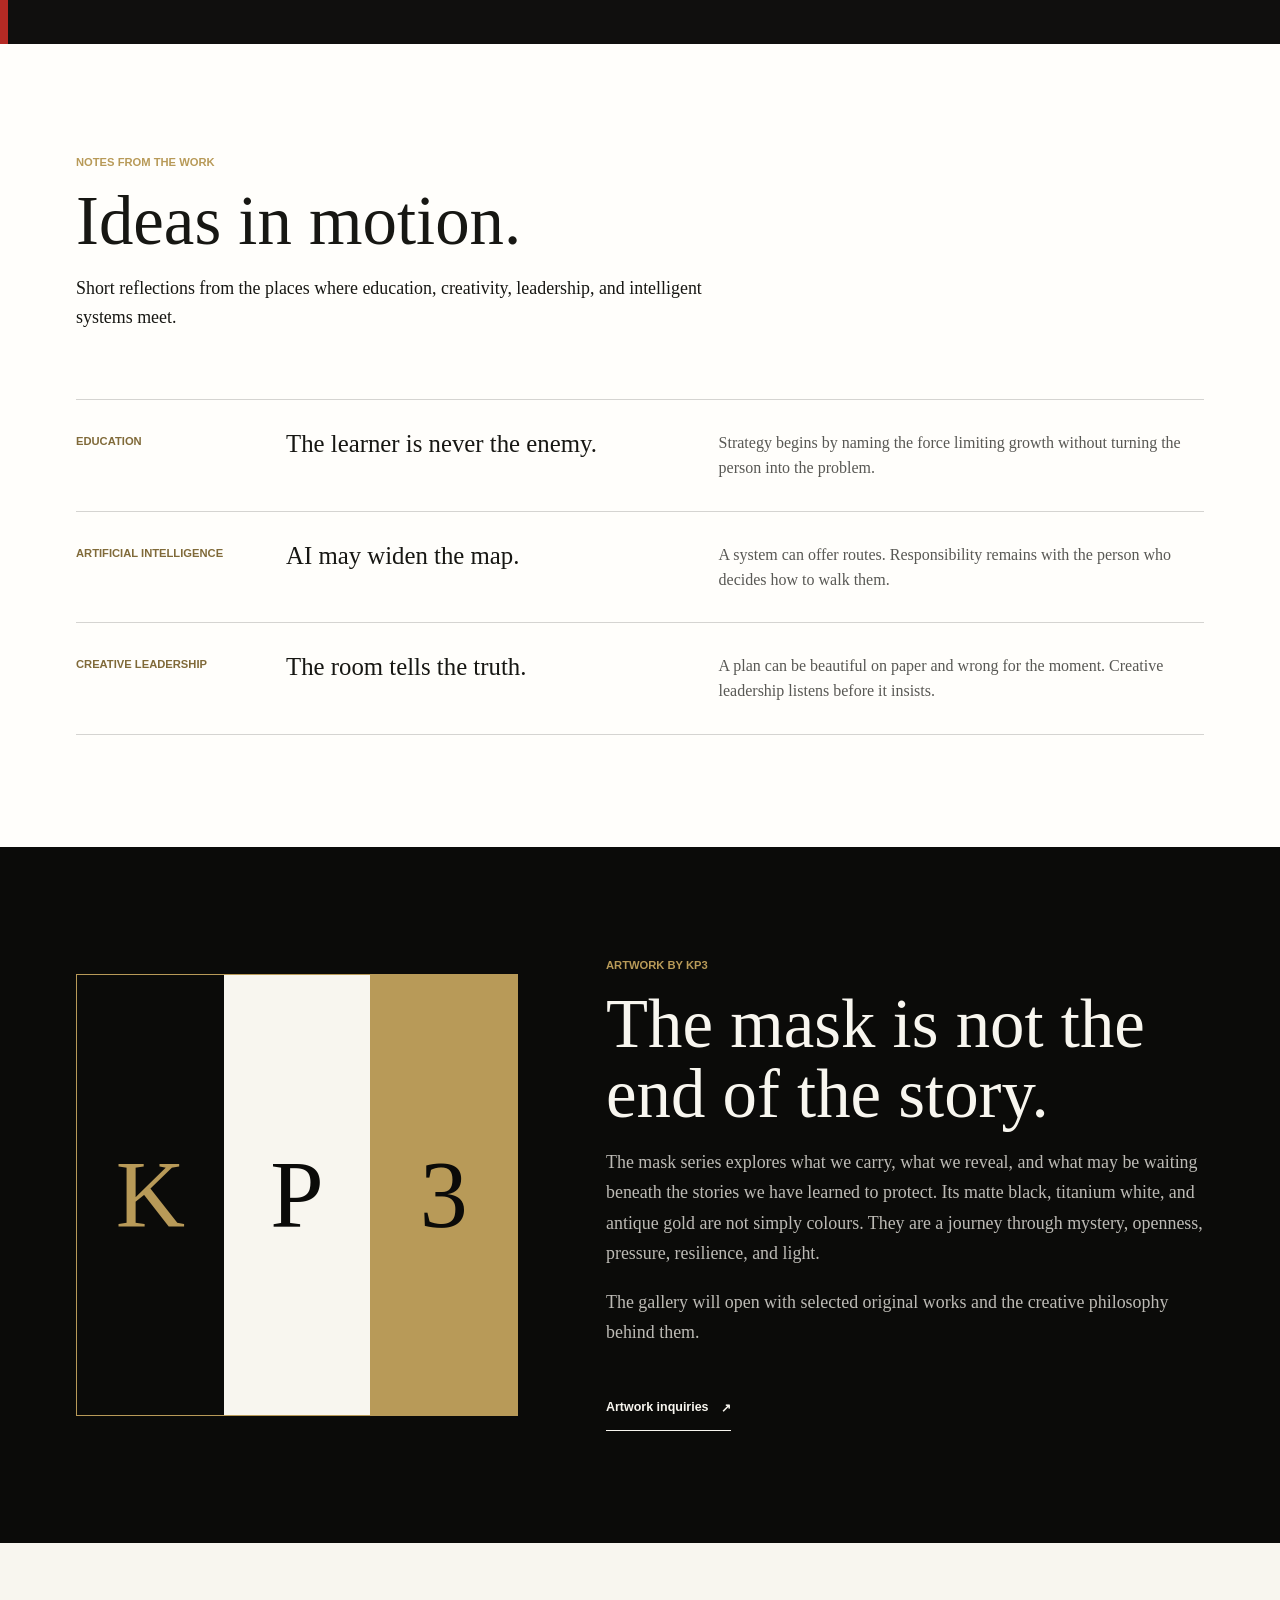
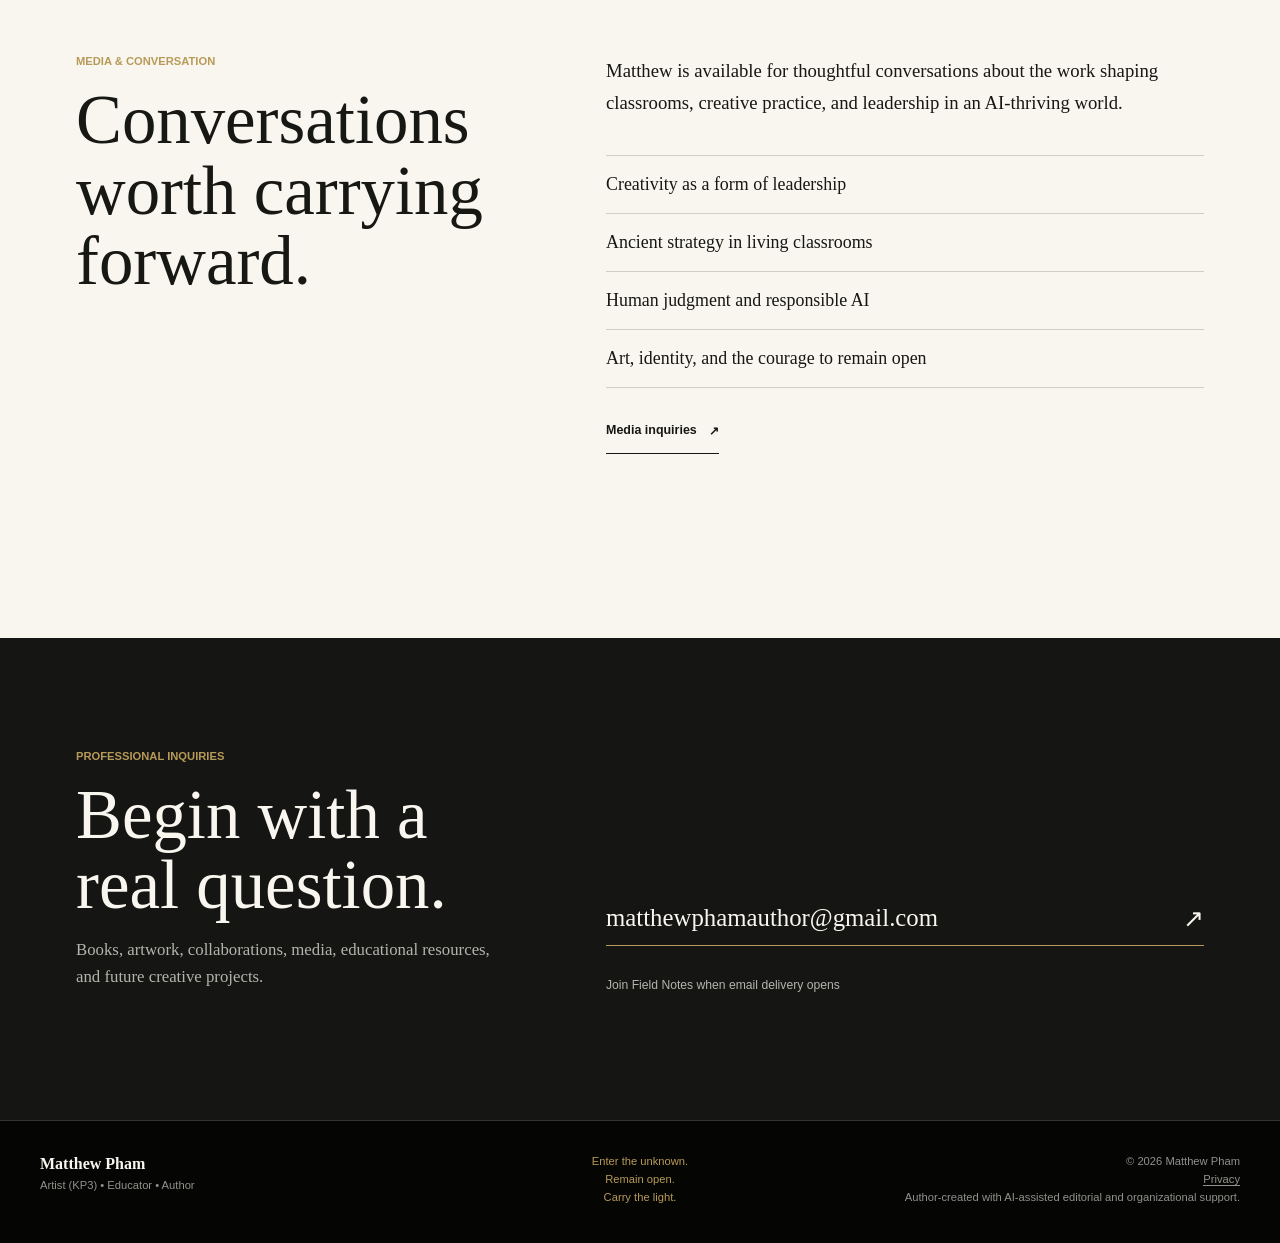
==== commit 7c6ccc93: "Link verified author channels" ====
--- a/index.html
+++ b/index.html
@@ -488,6 +488,11 @@
             <a class="text-link" href="mailto:matthewphamauthor@gmail.com?subject=Media%20Inquiry">
               Media inquiries <span aria-hidden="true">↗</span>
             </a>
+            <div class="social-links" aria-label="Author channels">
+              <a href="https://www.youtube.com/channel/UCrAIpqb8Ql12p93NYBMONdQ">YouTube</a>
+              <a href="https://www.instagram.com/artofwarforeducators/">Instagram</a>
+              <a href="https://www.facebook.com/ArtOfWarForEducators">Facebook</a>
+            </div>
           </div>
         </div>
       </section>
--- a/styles.css
+++ b/styles.css
@@ -1131,6 +1131,29 @@
   color: var(--gold-bright);
 }
 
+.social-links {
+  display: flex;
+  flex-wrap: wrap;
+  gap: 10px 24px;
+  margin-top: 28px;
+}
+
+.social-links a {
+  border-bottom: 1px solid var(--line-dark);
+  color: rgba(248, 246, 239, 0.72);
+  font-size: 0.72rem;
+  font-weight: 800;
+  min-height: 44px;
+  padding: 14px 0 10px;
+  text-transform: uppercase;
+}
+
+.social-links a:hover,
+.social-links a:focus-visible {
+  border-bottom-color: var(--gold);
+  color: var(--gold-bright);
+}
+
 footer {
   background: #050504;
   border-top: 1px solid var(--line-dark);
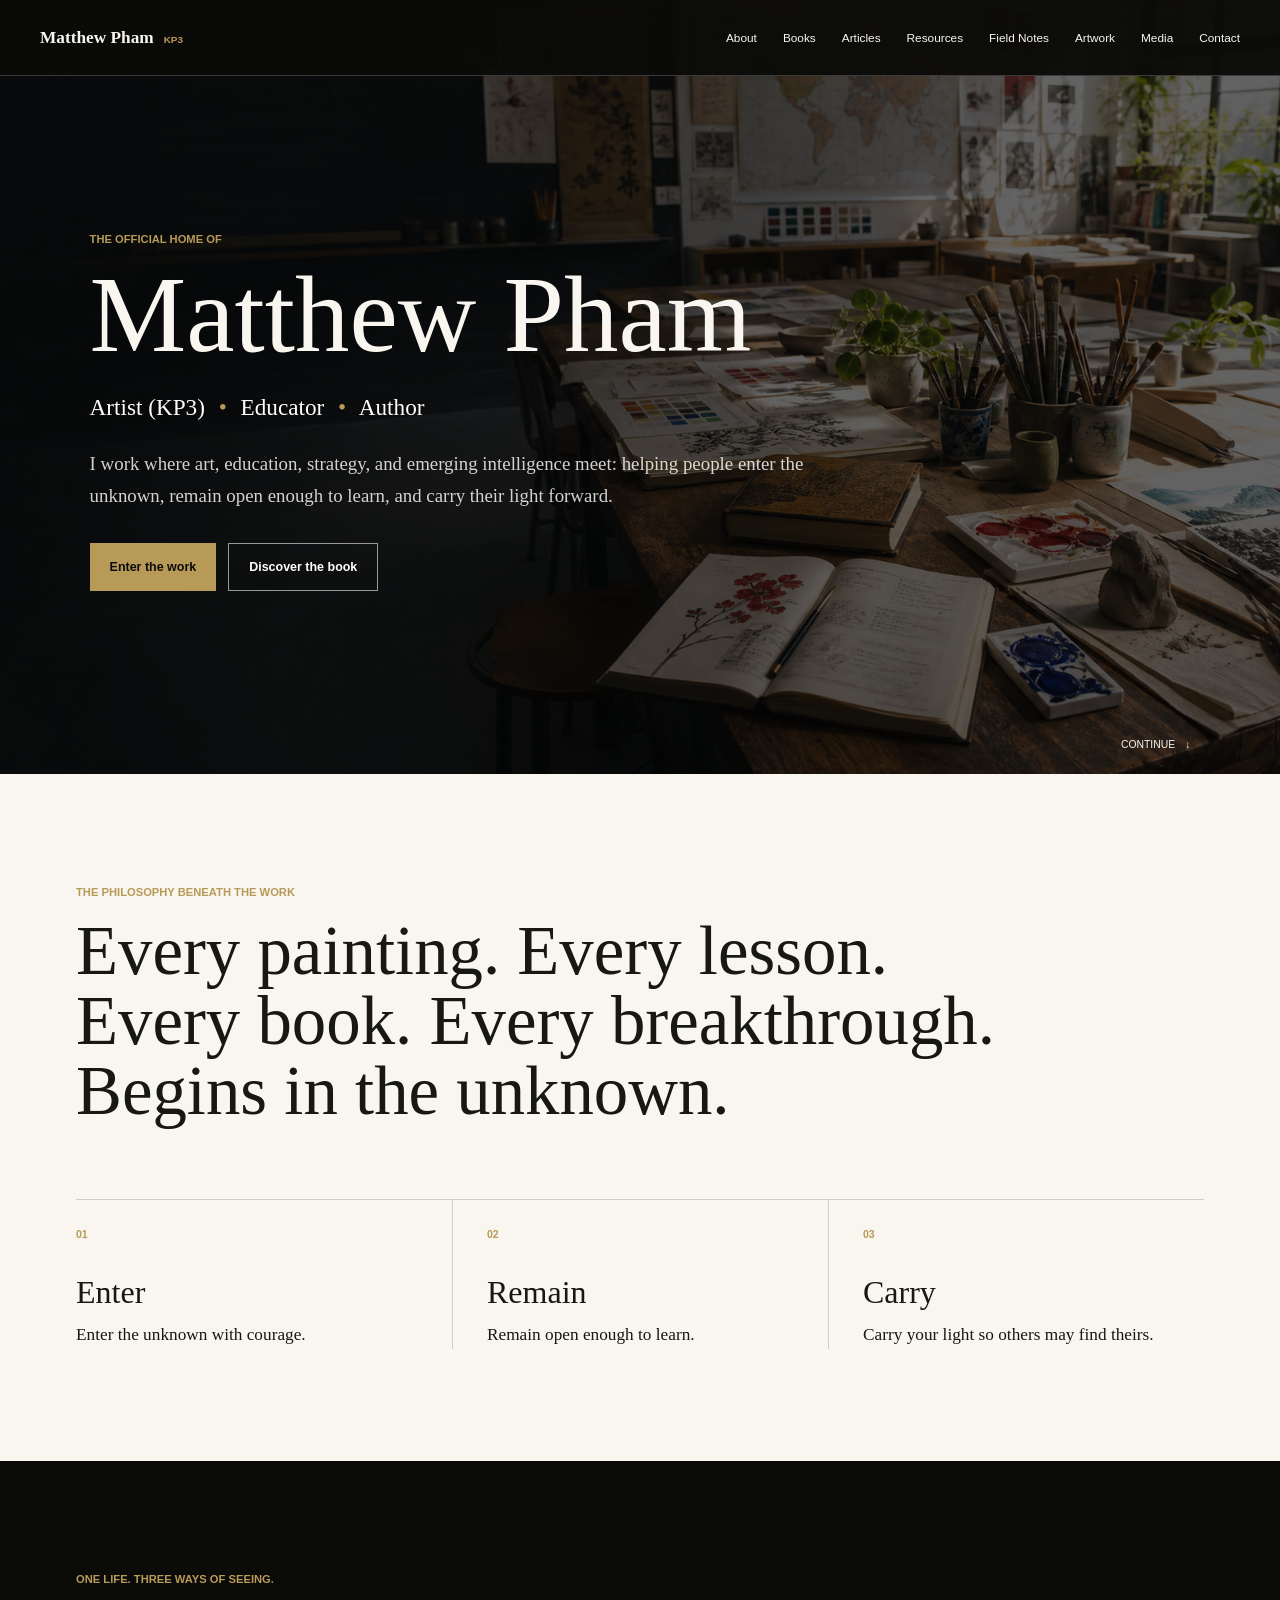
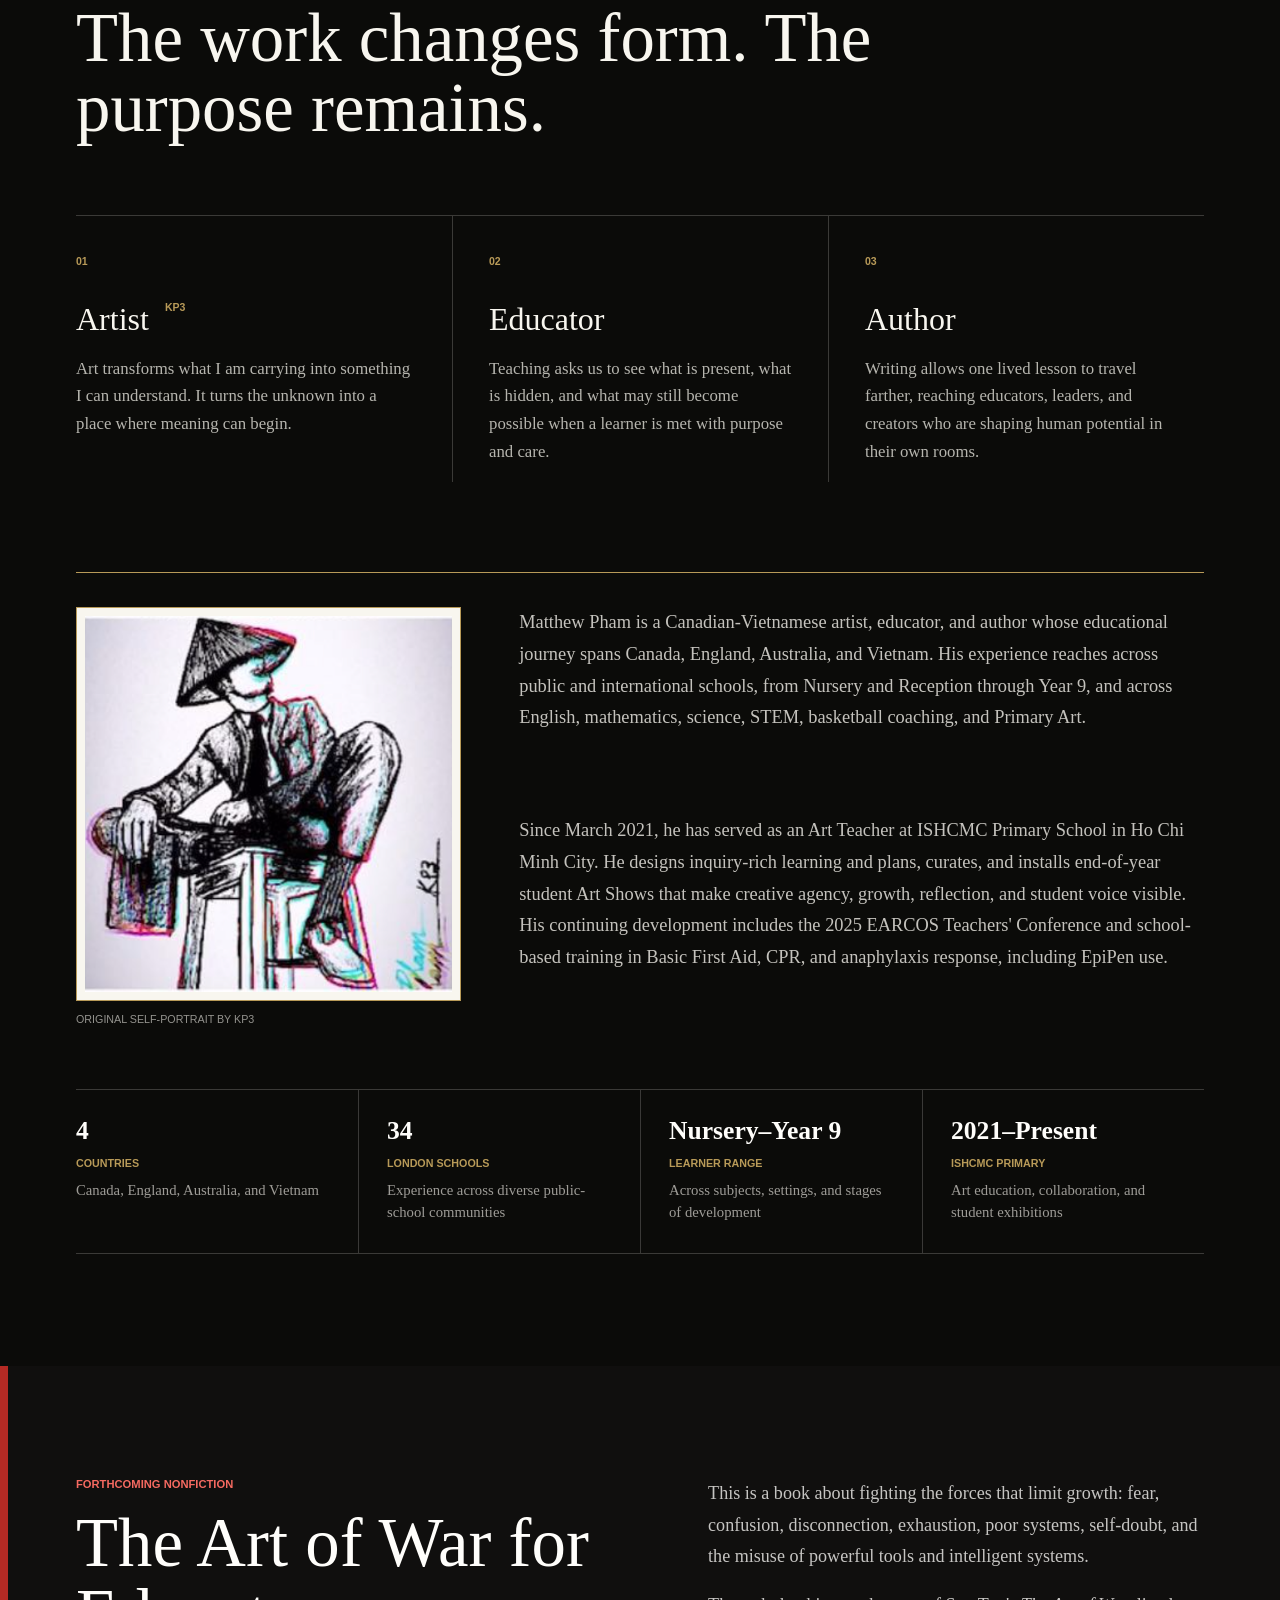
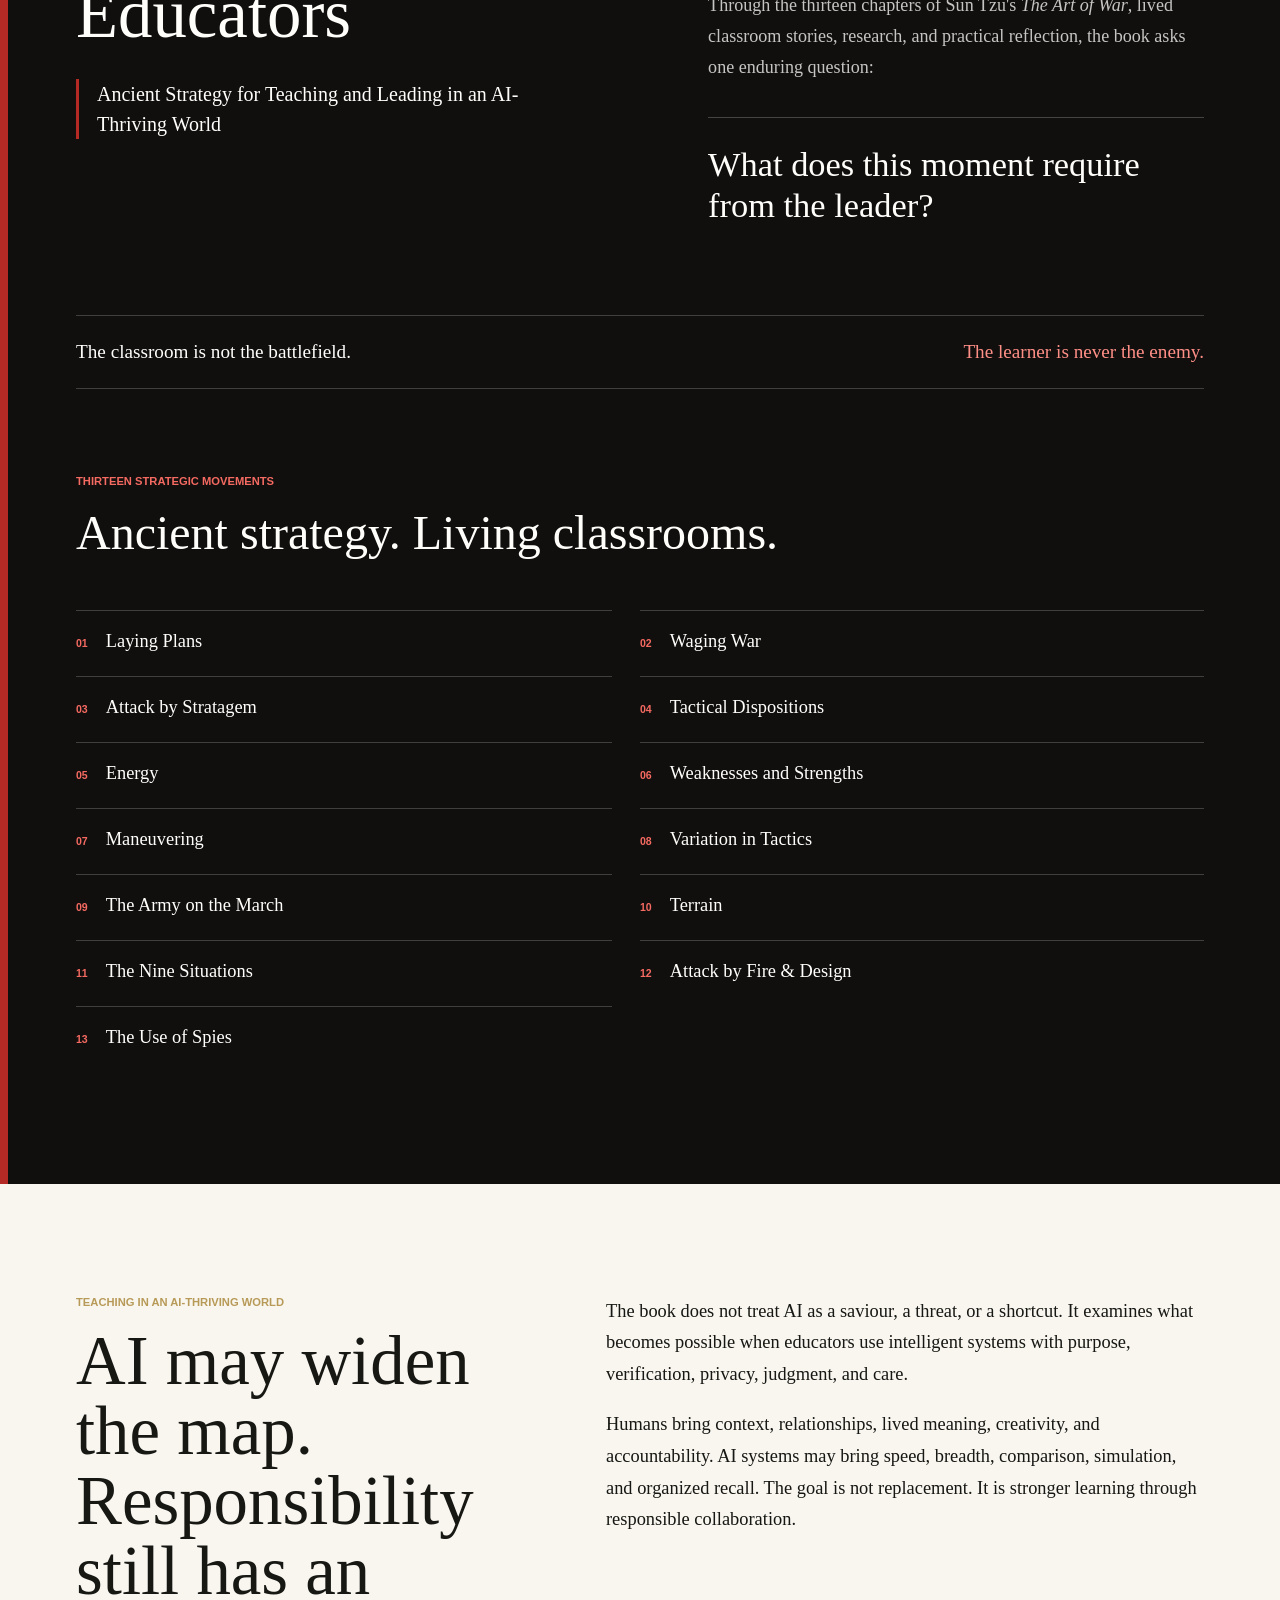
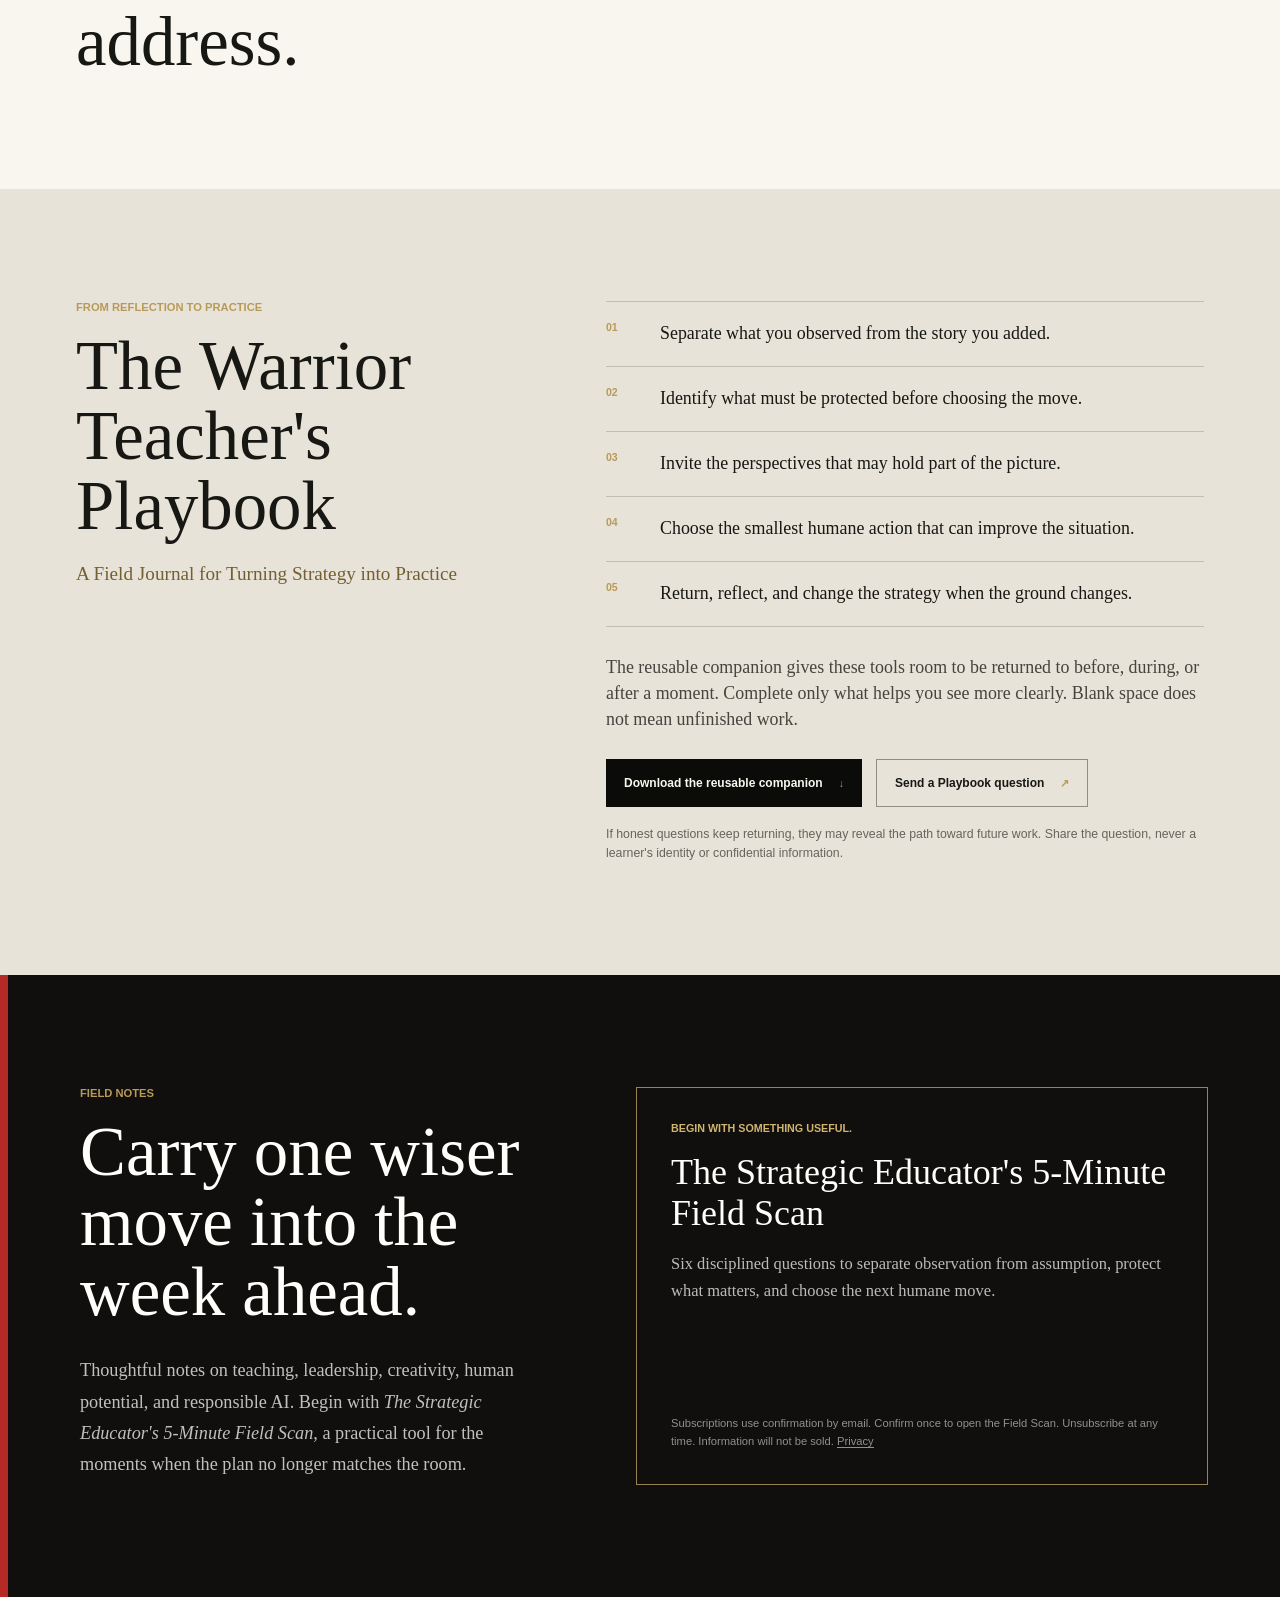
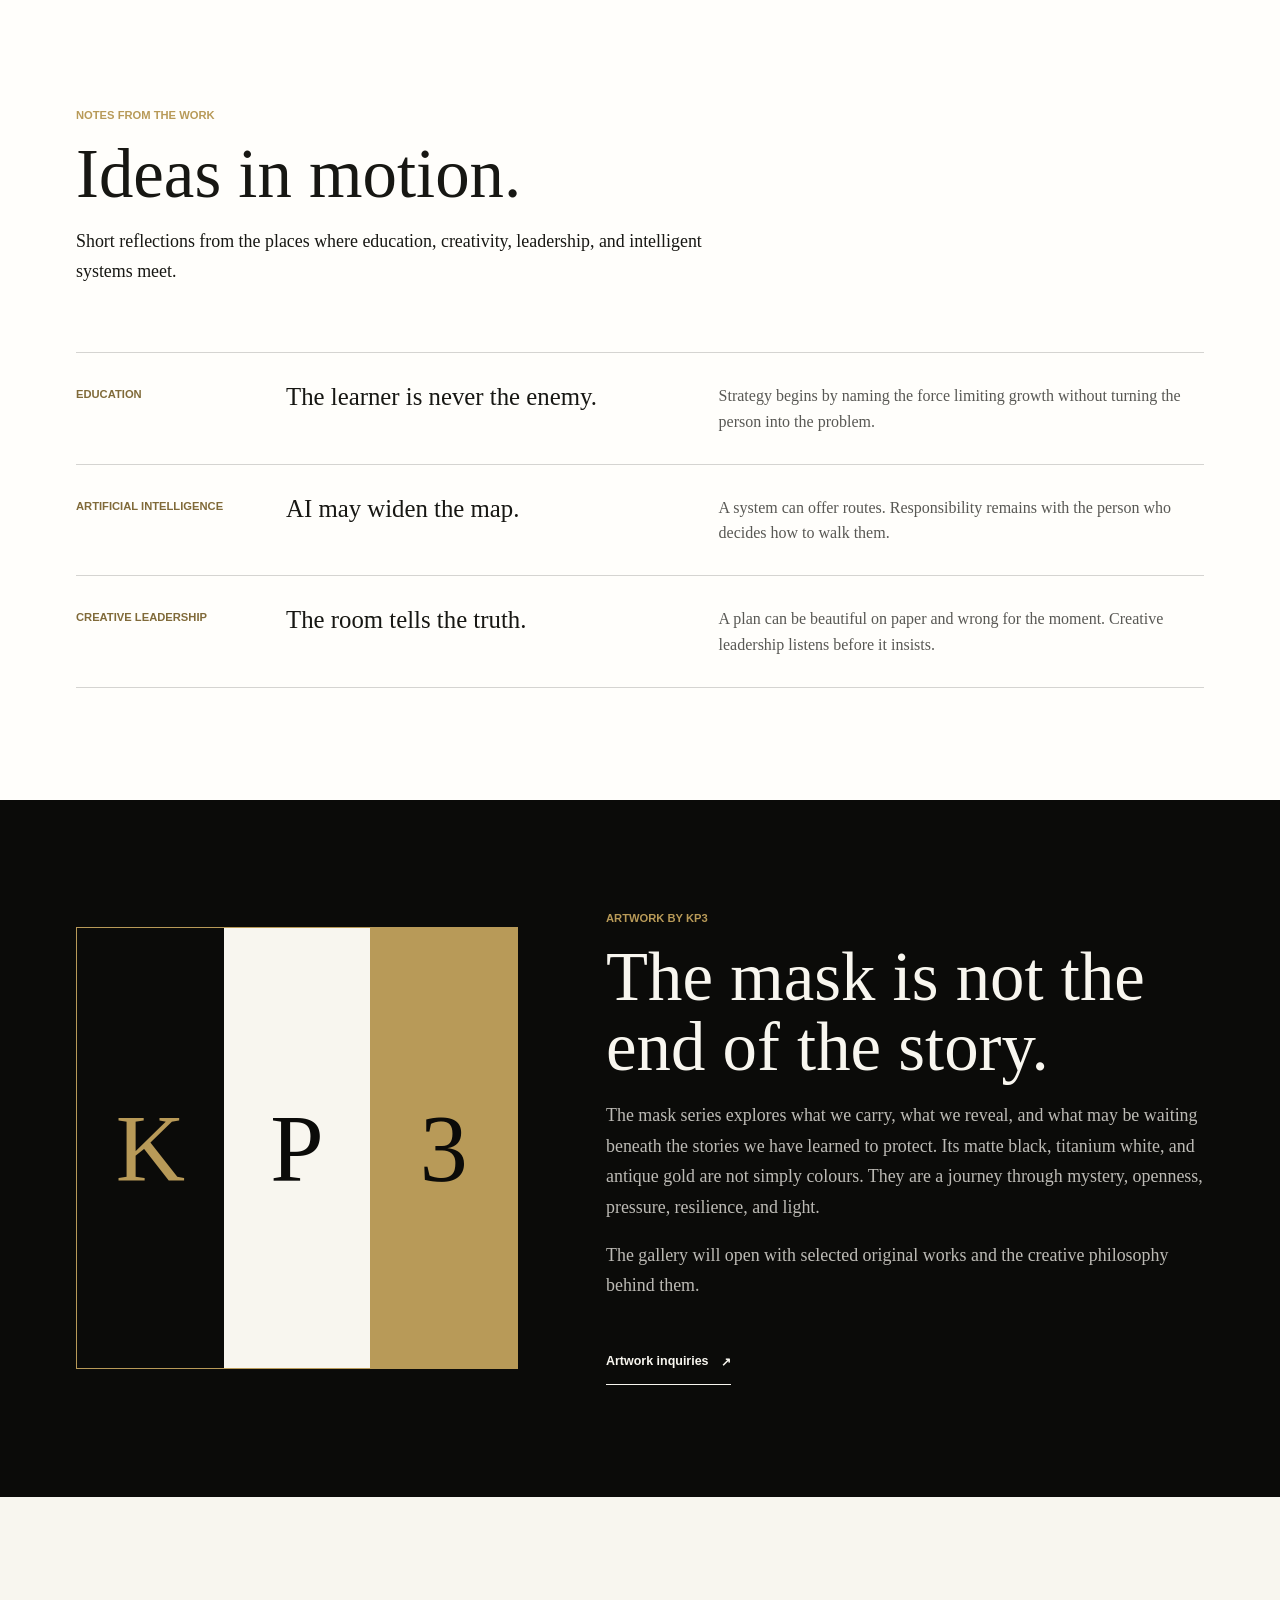
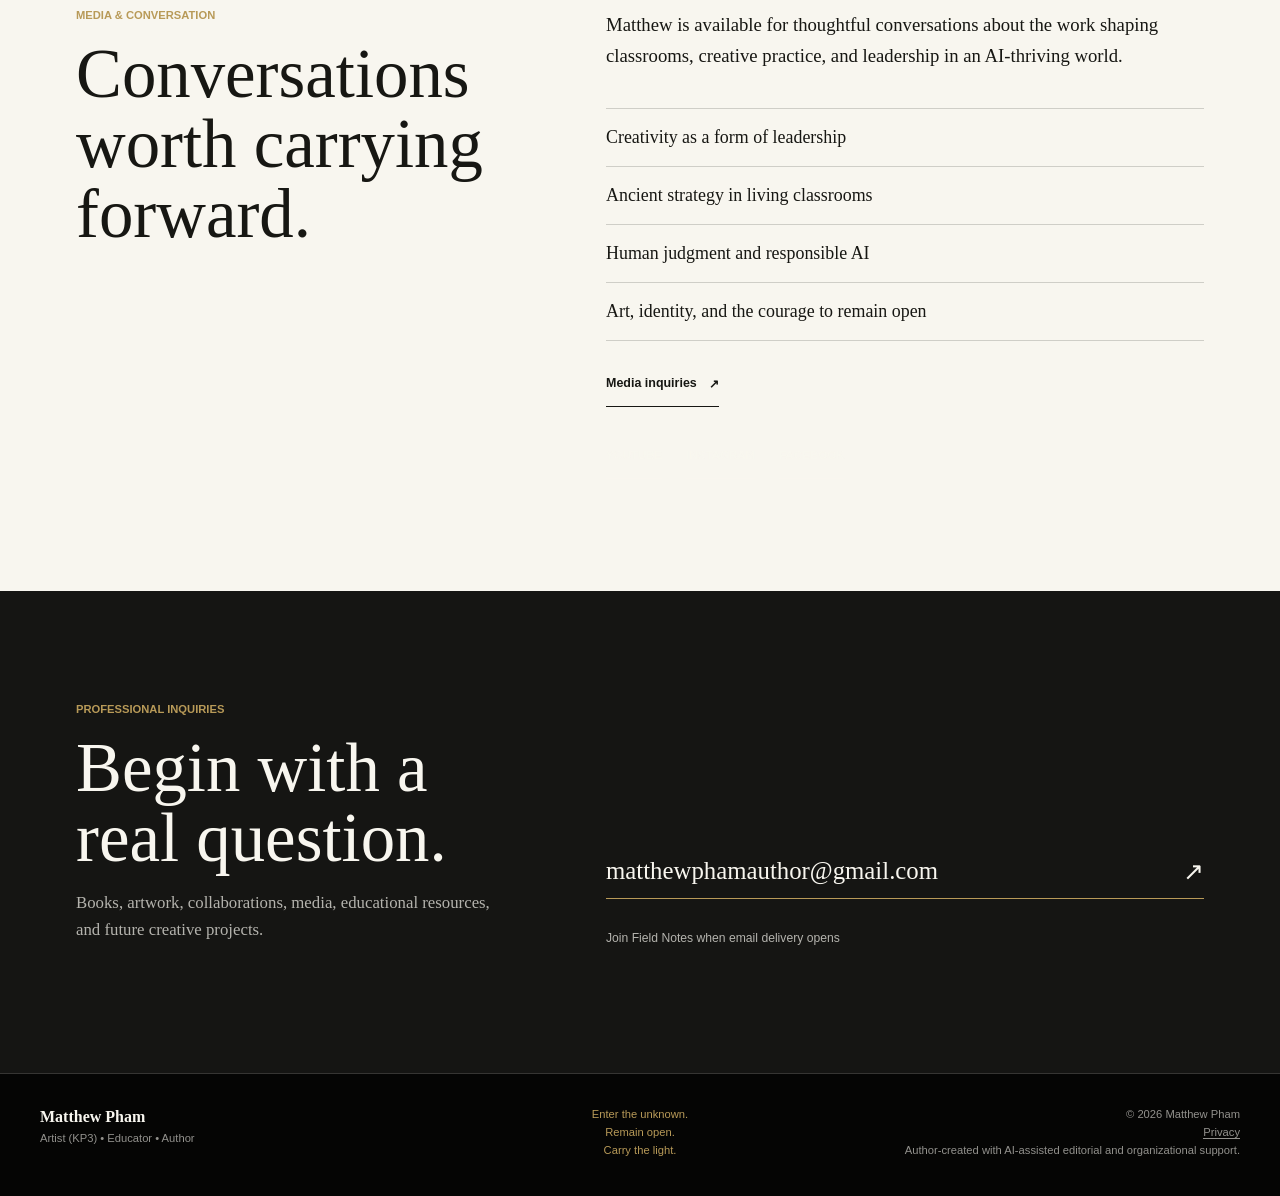
==== commit d6160c35: "Launch Field Notes signup" ====
--- a/index.html
+++ b/index.html
@@ -26,7 +26,7 @@
     >
     <meta name="twitter:image" content="https://kp3-pham.github.io/social-card.png">
     <link rel="icon" href="favicon.svg?v=brand-1">
-    <link rel="stylesheet" href="styles.css?v=brand-1">
+    <link rel="stylesheet" href="styles.css?v=brand-3">
     <script type="application/ld+json">
       {
         "@context": "https://schema.org",
@@ -381,21 +381,15 @@
               protect what matters, and choose the next humane move.
             </p>
 
-            <!--
-              ACTIVATION STEP: Replace this block with Kit's exact JavaScript
-              form embed after the Field Notes account, double opt-in,
-              confirmation email, and incentive delivery are configured.
-            -->
-            <div class="field-notes-pending" role="status">
-              <span aria-hidden="true">01</span>
-              <div>
-                <strong>Private list opening soon</strong>
-                <p>The Field Scan and confirmation journey are prepared. Email signup will open after final delivery testing.</p>
-              </div>
+            <div
+              class="field-notes-form"
+              aria-label="Subscribe to Field Notes and receive the Field Scan"
+            >
+              <script async data-uid="d0a7c40013" src="https://fieldnotesbymatthewpham.kit.com/d0a7c40013/index.js"></script>
             </div>
             <p class="field-notes-consent">
-              When activated, subscriptions will use confirmation by email.
-              Unsubscribe at any time. Information will not be sold.
+              Subscriptions use confirmation by email. Confirm once to open the
+              Field Scan. Unsubscribe at any time. Information will not be sold.
               <a href="privacy.html">Privacy</a>
             </p>
           </div>
--- a/styles.css
+++ b/styles.css
@@ -750,6 +750,28 @@
   margin: 8px 0 0;
 }
 
+.field-notes-form {
+  margin-top: 28px;
+  min-height: 66px;
+}
+
+.field-notes-form .formkit-fields {
+  display: grid !important;
+  gap: 10px !important;
+  grid-template-columns: minmax(0, 1fr) !important;
+}
+
+.field-notes-form .formkit-field,
+.field-notes-form .formkit-submit {
+  margin: 0 !important;
+  width: 100% !important;
+}
+
+.field-notes-form .formkit-powered-by-convertkit {
+  filter: invert(1);
+  opacity: 0.62 !important;
+}
+
 .field-notes-preview {
   align-items: center;
   background: var(--red);
@@ -1252,14 +1274,33 @@
 
 @media (max-width: 720px) {
   .site-header {
+    height: 148px;
+    justify-content: flex-start;
+    padding-bottom: 12px;
     padding-left: 20px;
     padding-right: 20px;
+    padding-top: 18px;
+  }
+
+  .site-nav {
+    display: grid;
+    gap: 0 12px;
+    grid-template-columns: repeat(4, minmax(0, 1fr));
+    margin-top: 8px;
+    overflow: visible;
+  }
+
+  .site-nav a {
+    font-size: 0.68rem;
+    min-height: 32px;
+    padding: 8px 0 6px;
+    text-align: center;
   }
 
   .hero {
     align-items: end;
     min-height: 82svh;
-    padding: 154px 24px 82px;
+    padding: 184px 24px 72px;
   }
 
   .hero-image {
@@ -1375,6 +1416,10 @@
     padding: 26px 22px;
   }
 
+  .field-notes-form {
+    min-height: 130px;
+  }
+
   .practice-snapshot > div {
     padding: 24px 0;
   }
@@ -1430,6 +1475,14 @@
 }
 
 @media (max-width: 420px) {
+  .site-nav {
+    gap: 0 8px;
+  }
+
+  .site-nav a {
+    font-size: 0.65rem;
+  }
+
   h1 {
     font-size: 3.15rem;
   }
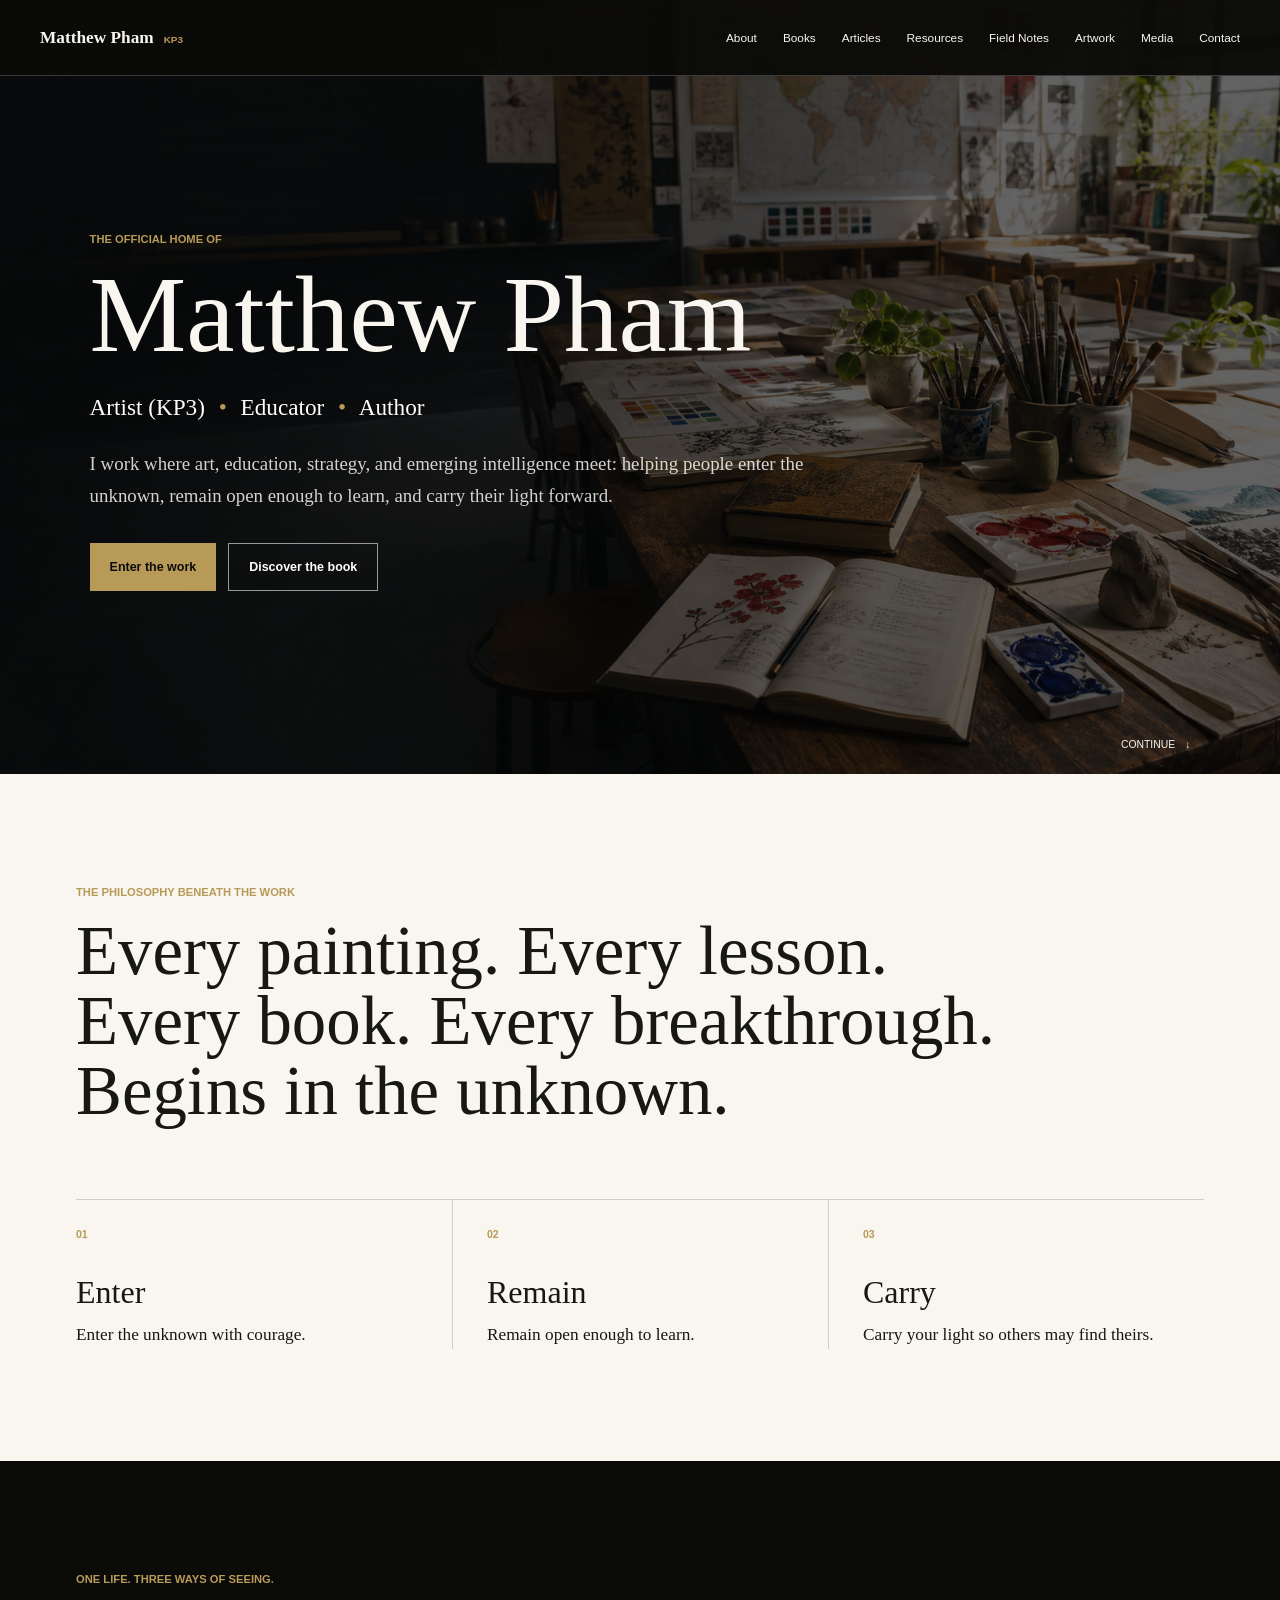
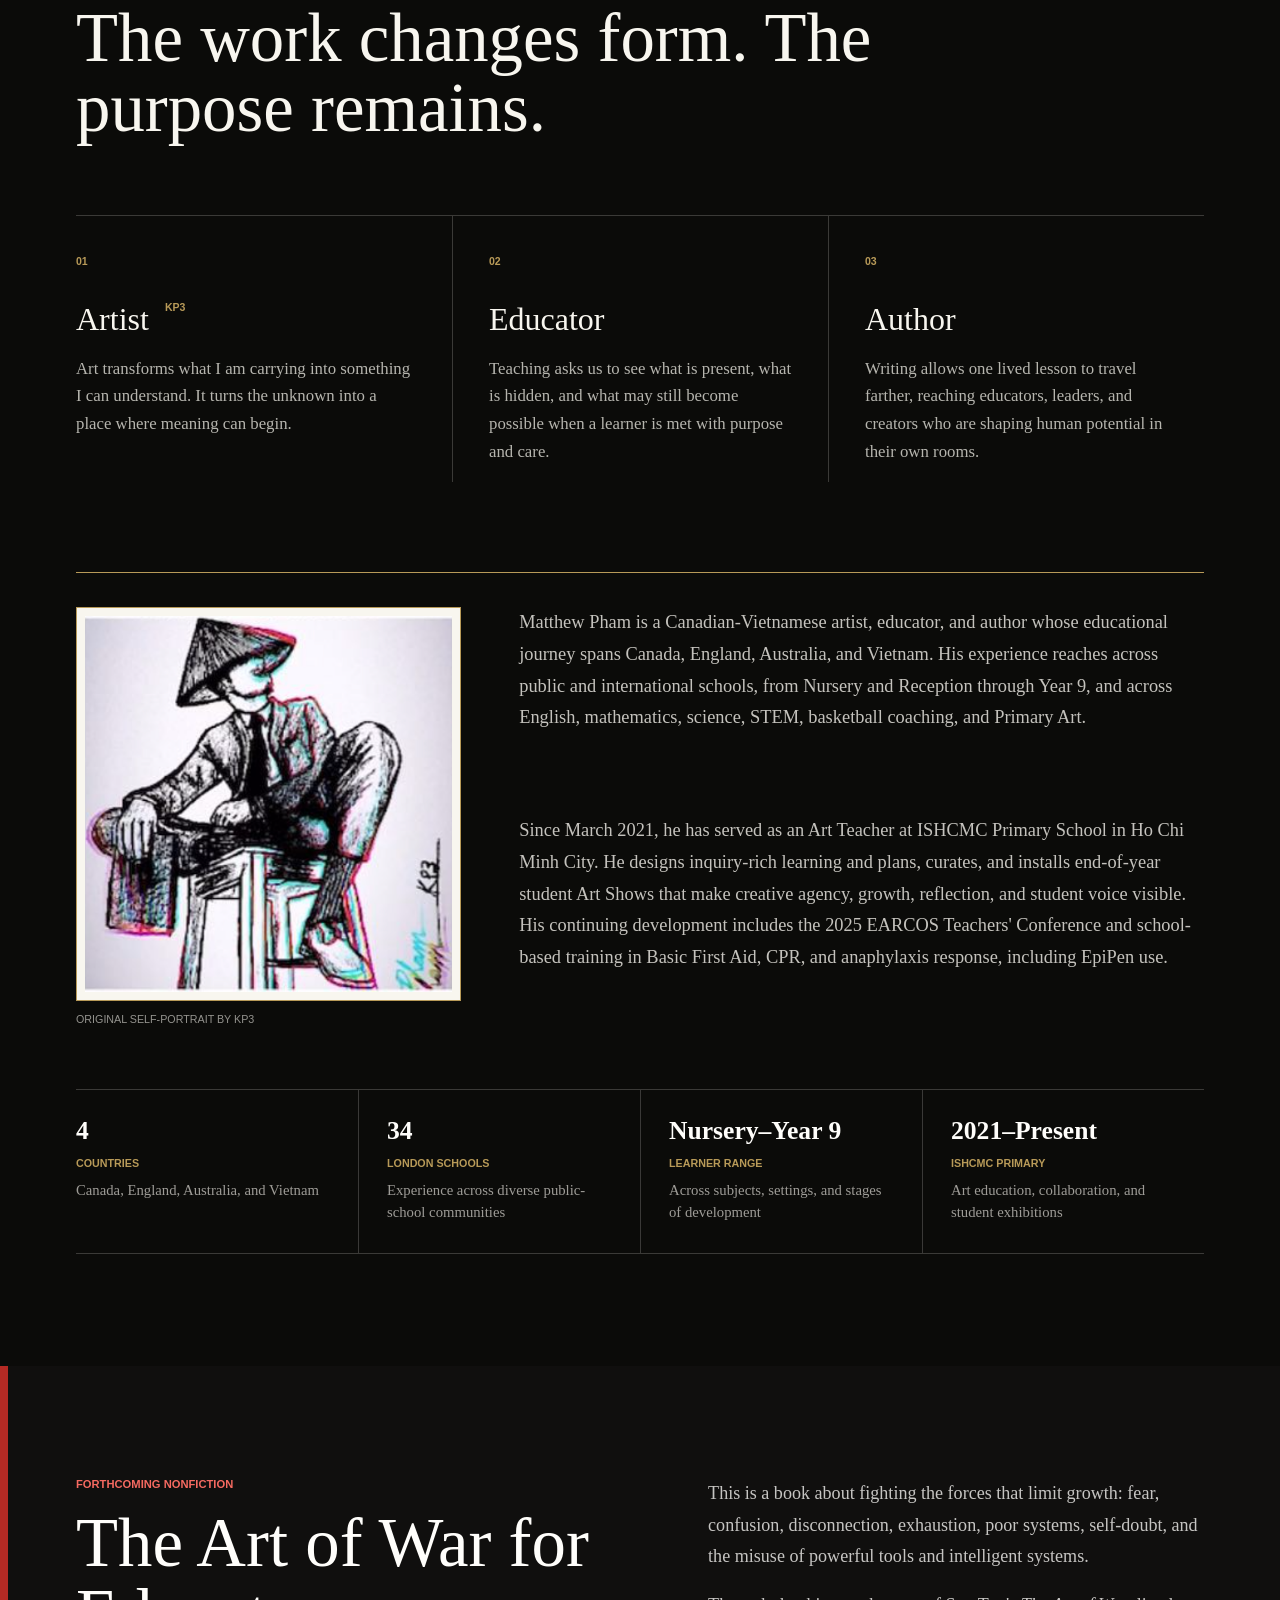
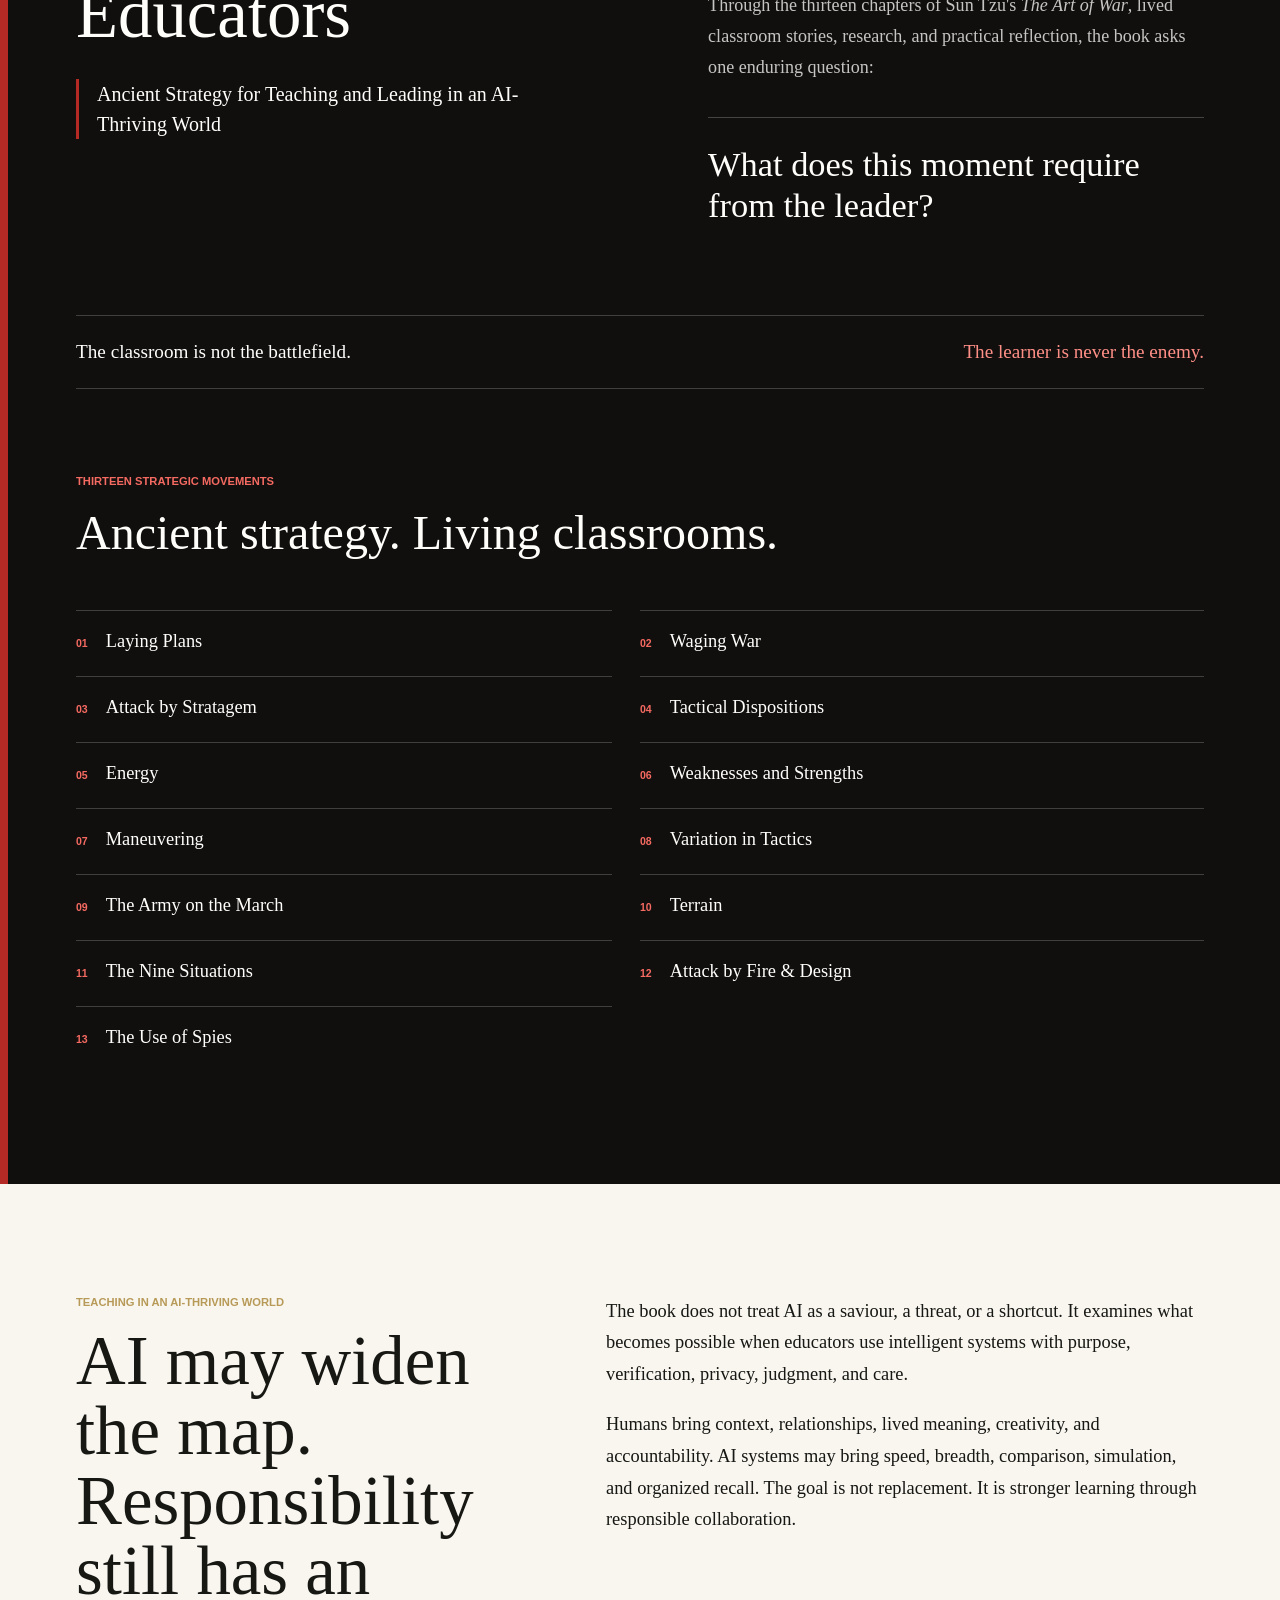
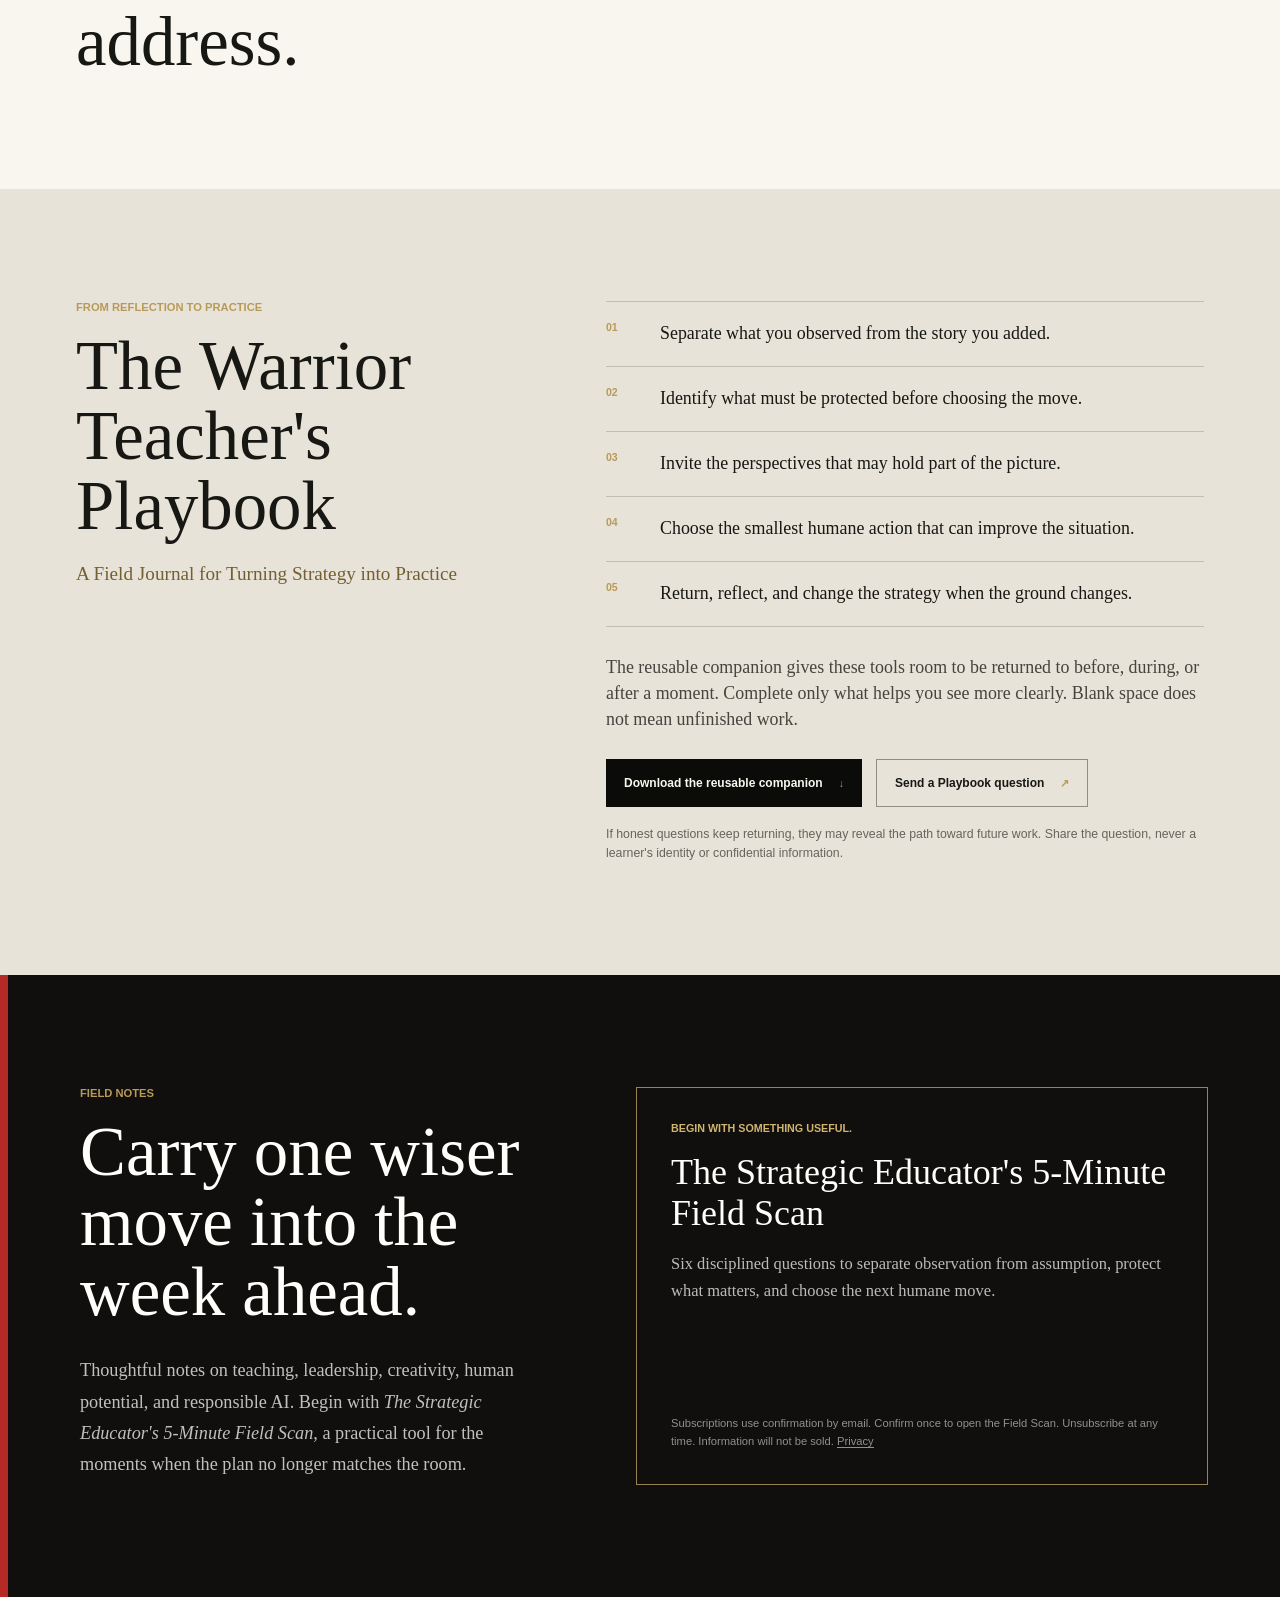
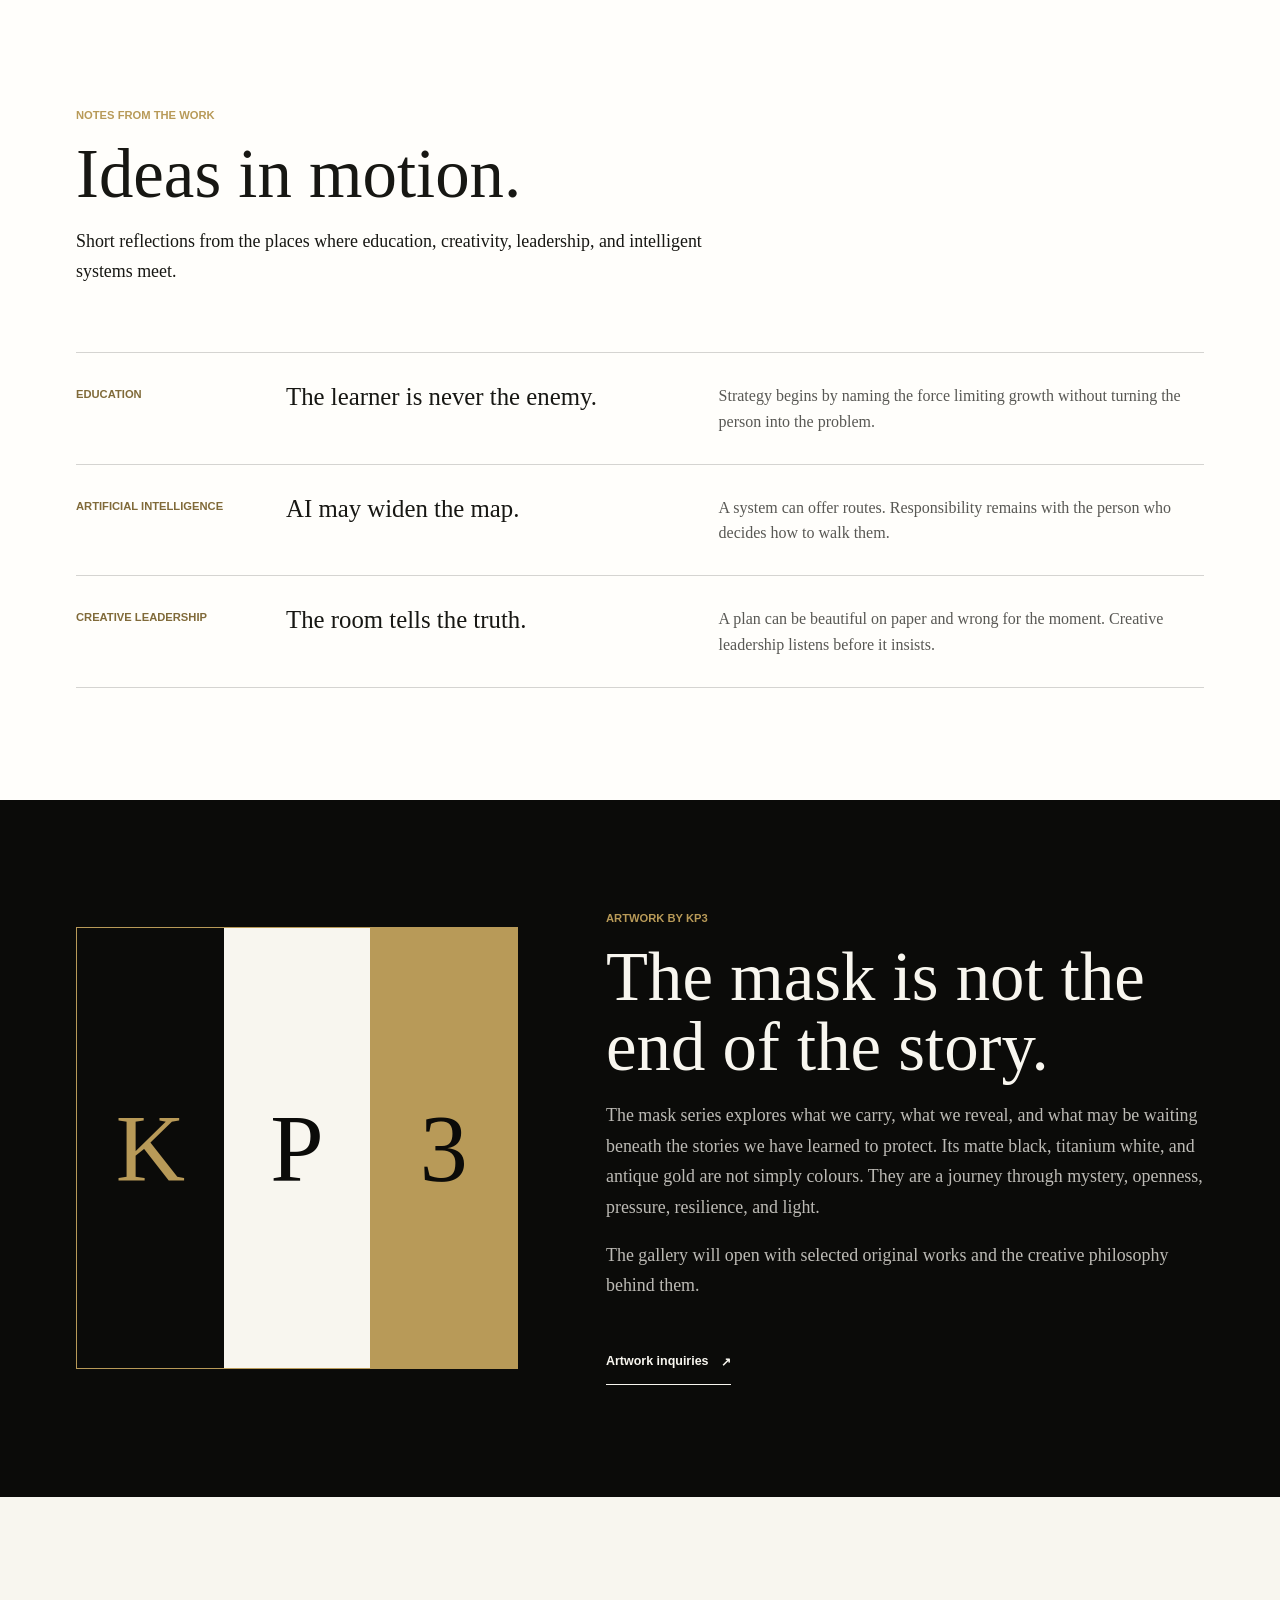
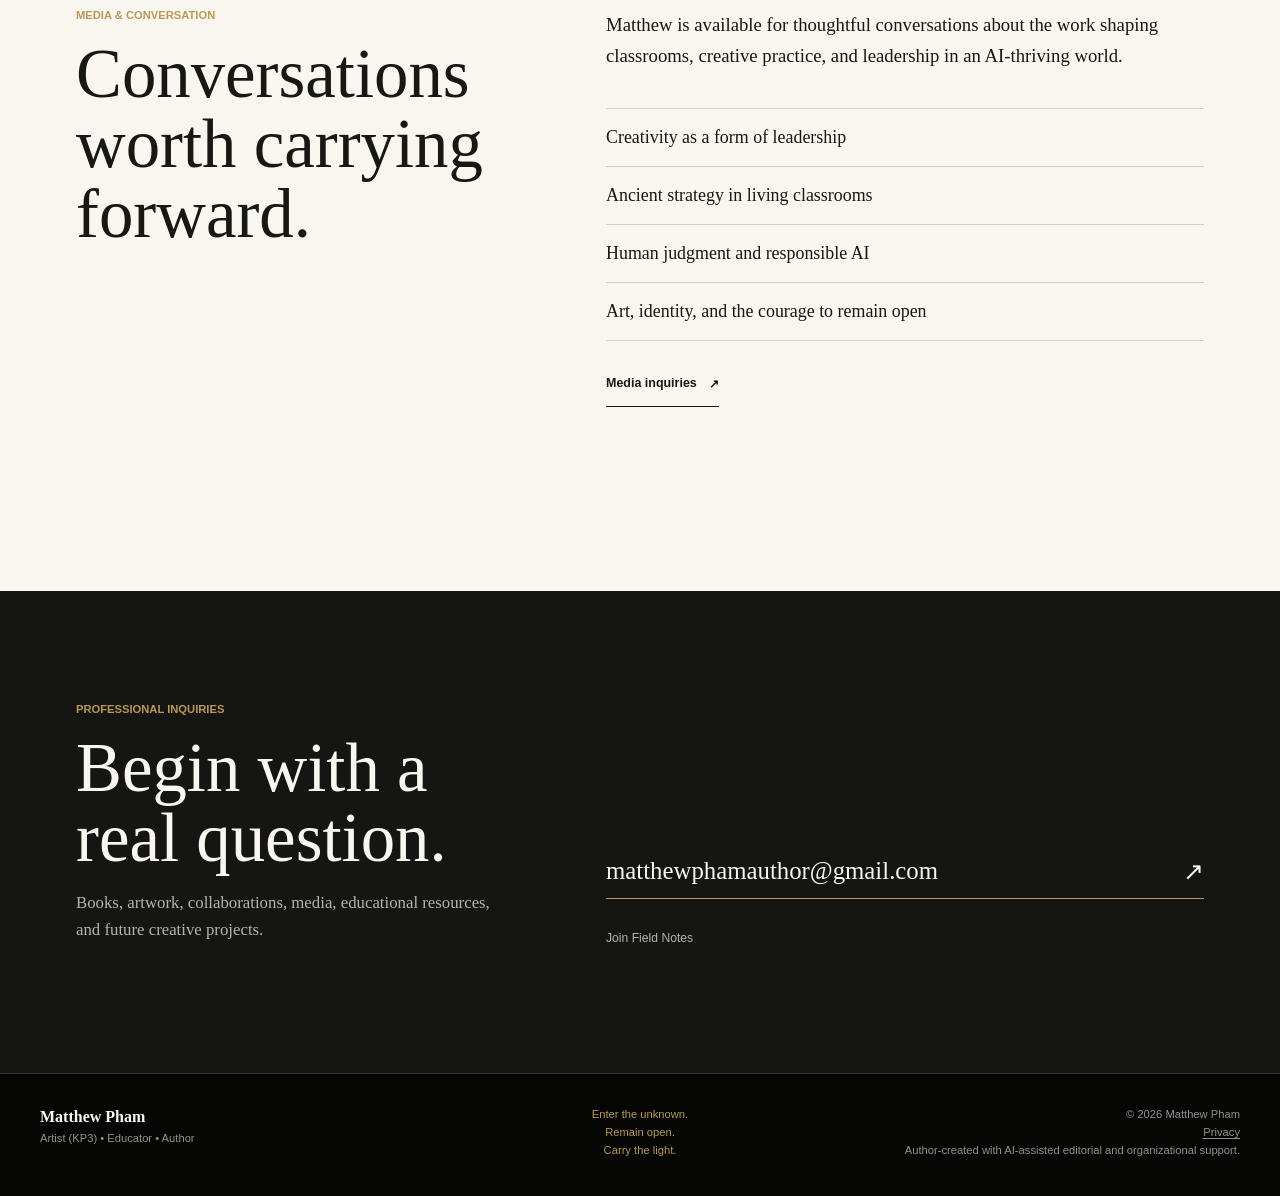
==== commit ced1fc3c: "Remove Field Notes pre-launch copy" ====
--- a/index.html
+++ b/index.html
@@ -510,7 +510,7 @@
               class="updates-link"
               href="#field-notes"
             >
-              Join Field Notes when email delivery opens
+              Join Field Notes
             </a>
           </div>
         </div>
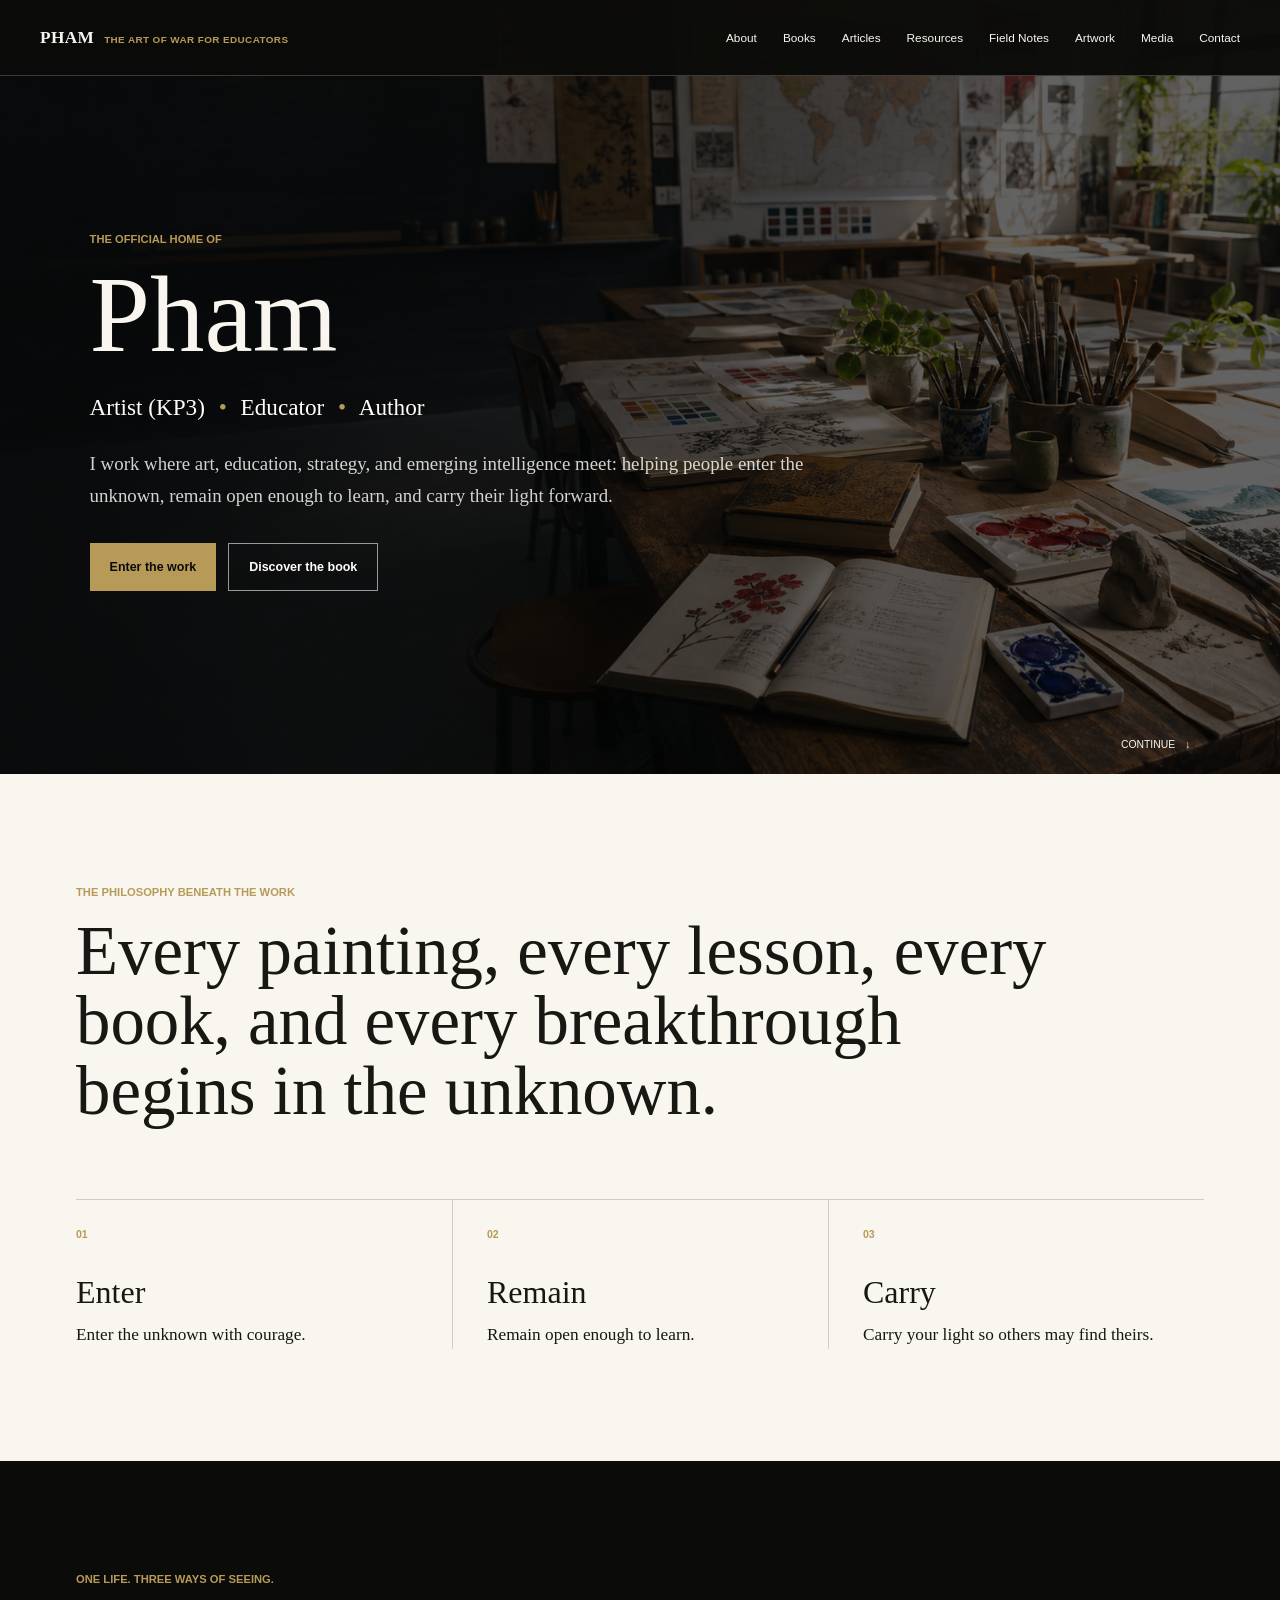
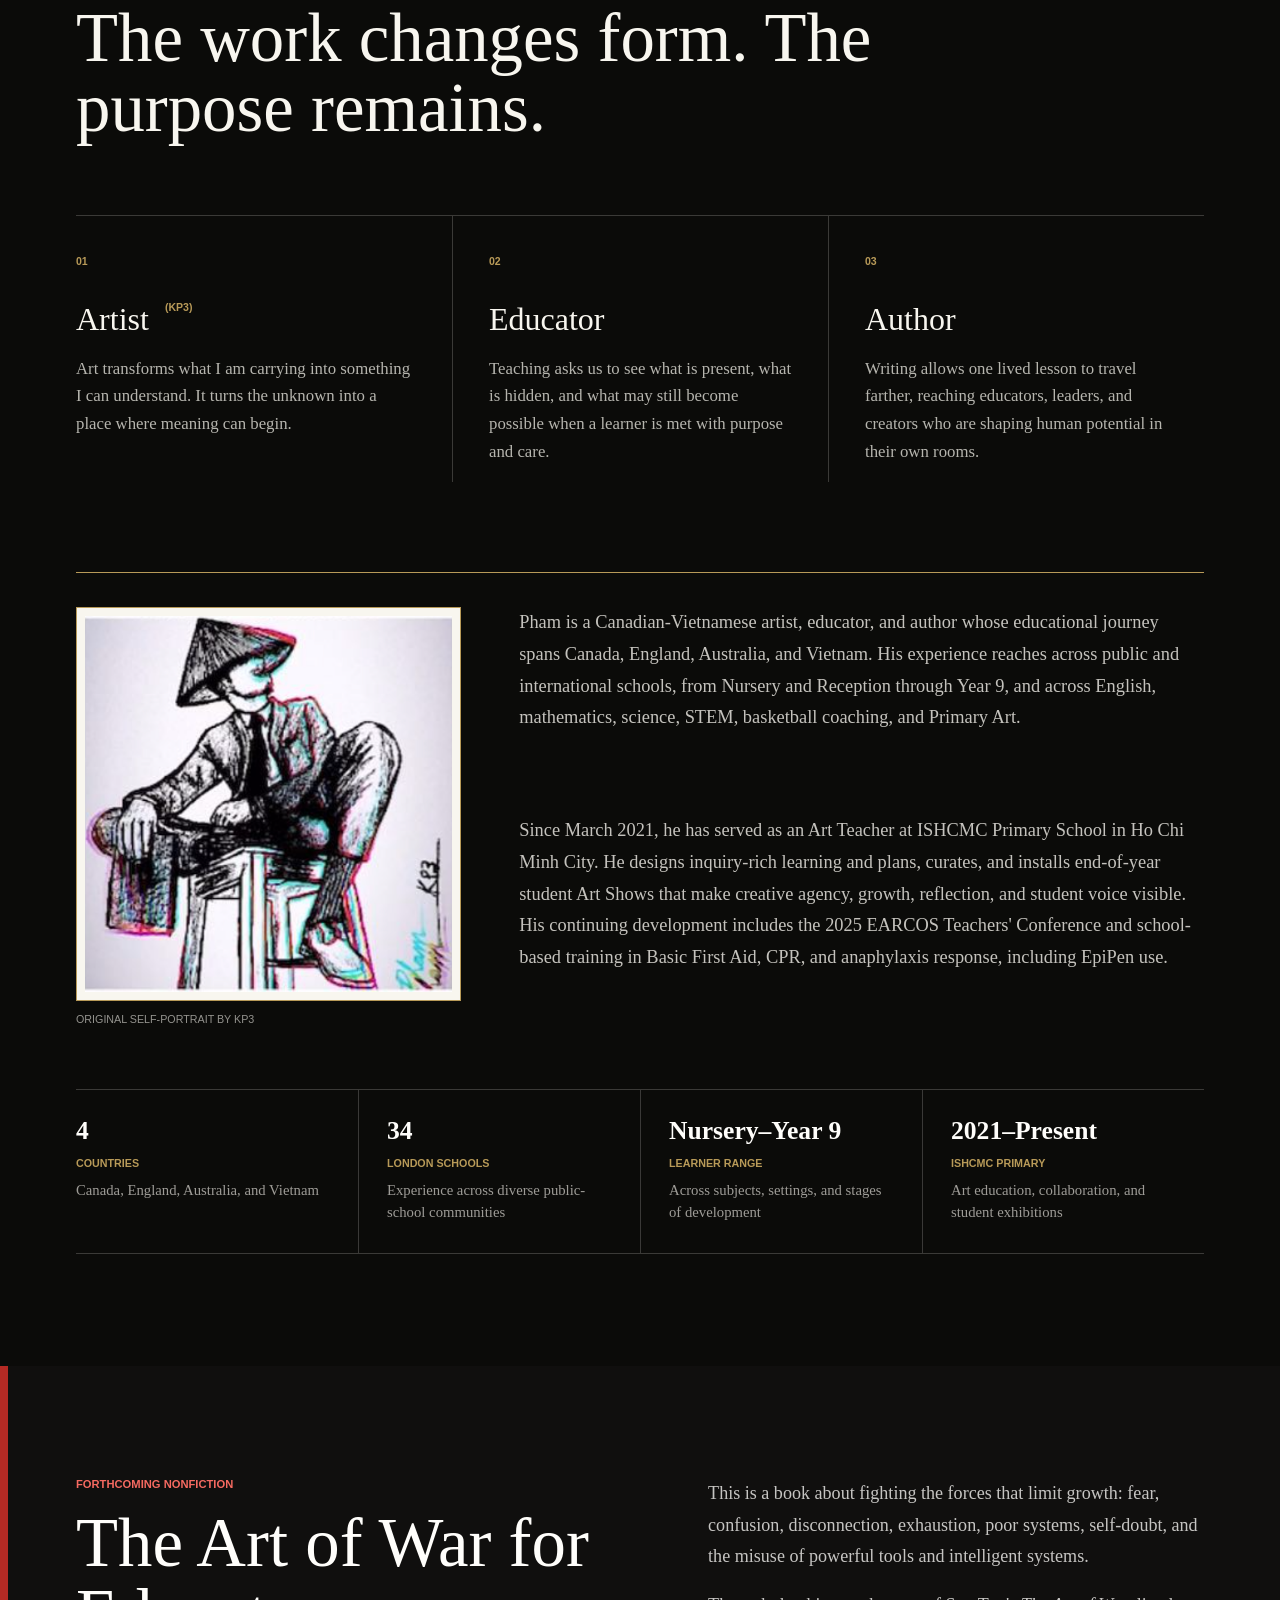
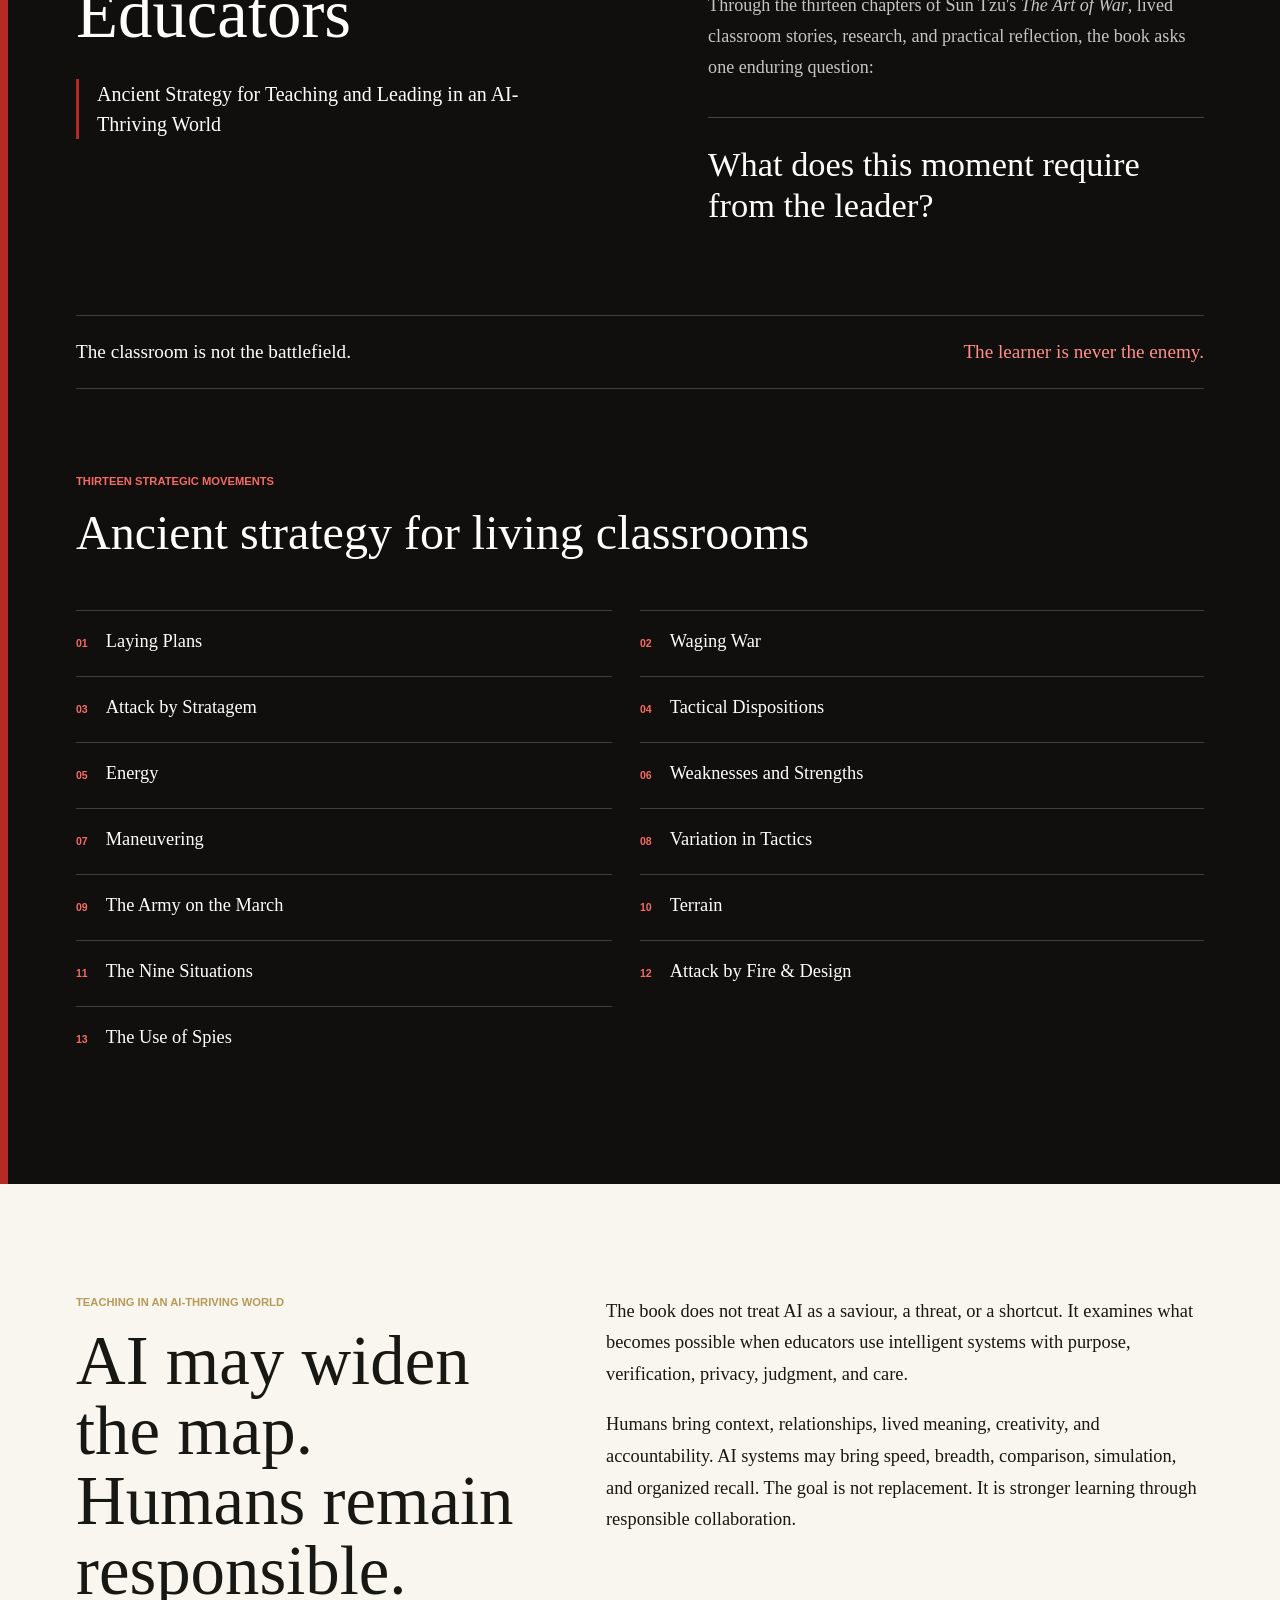
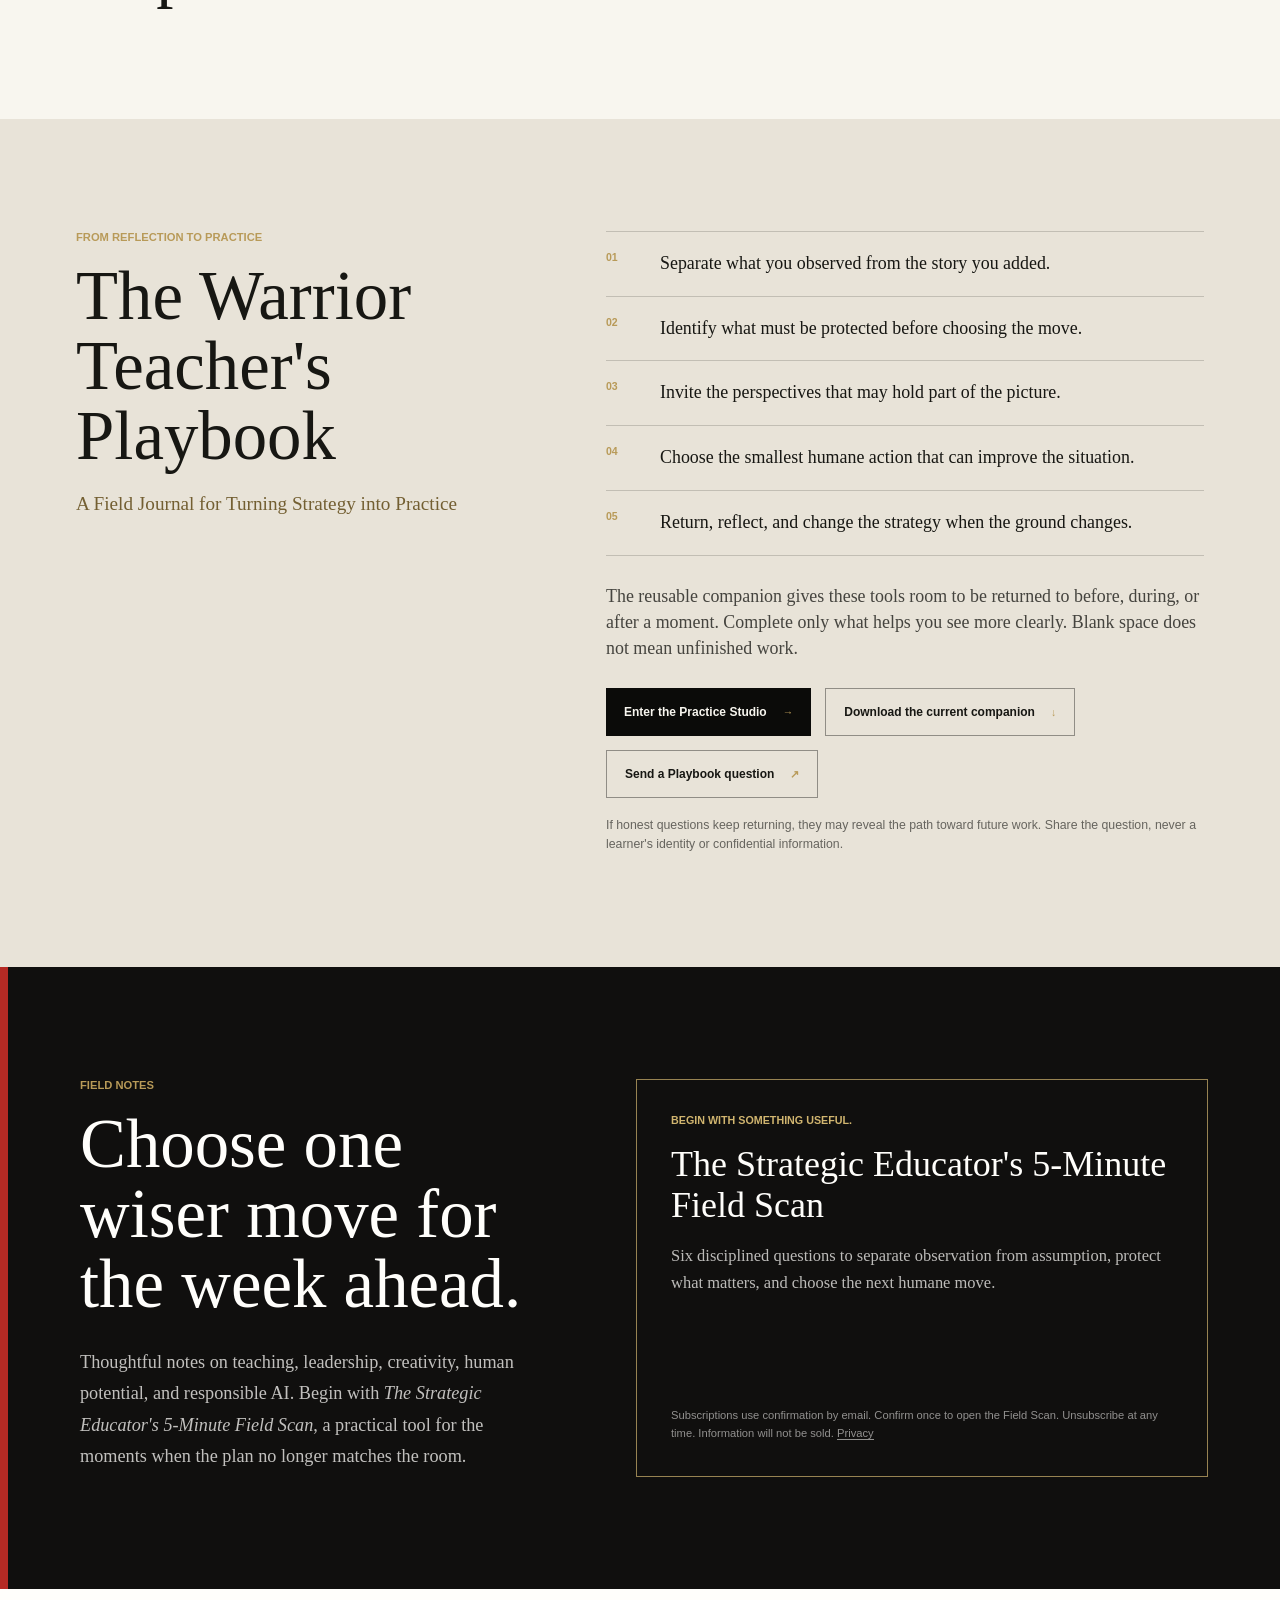
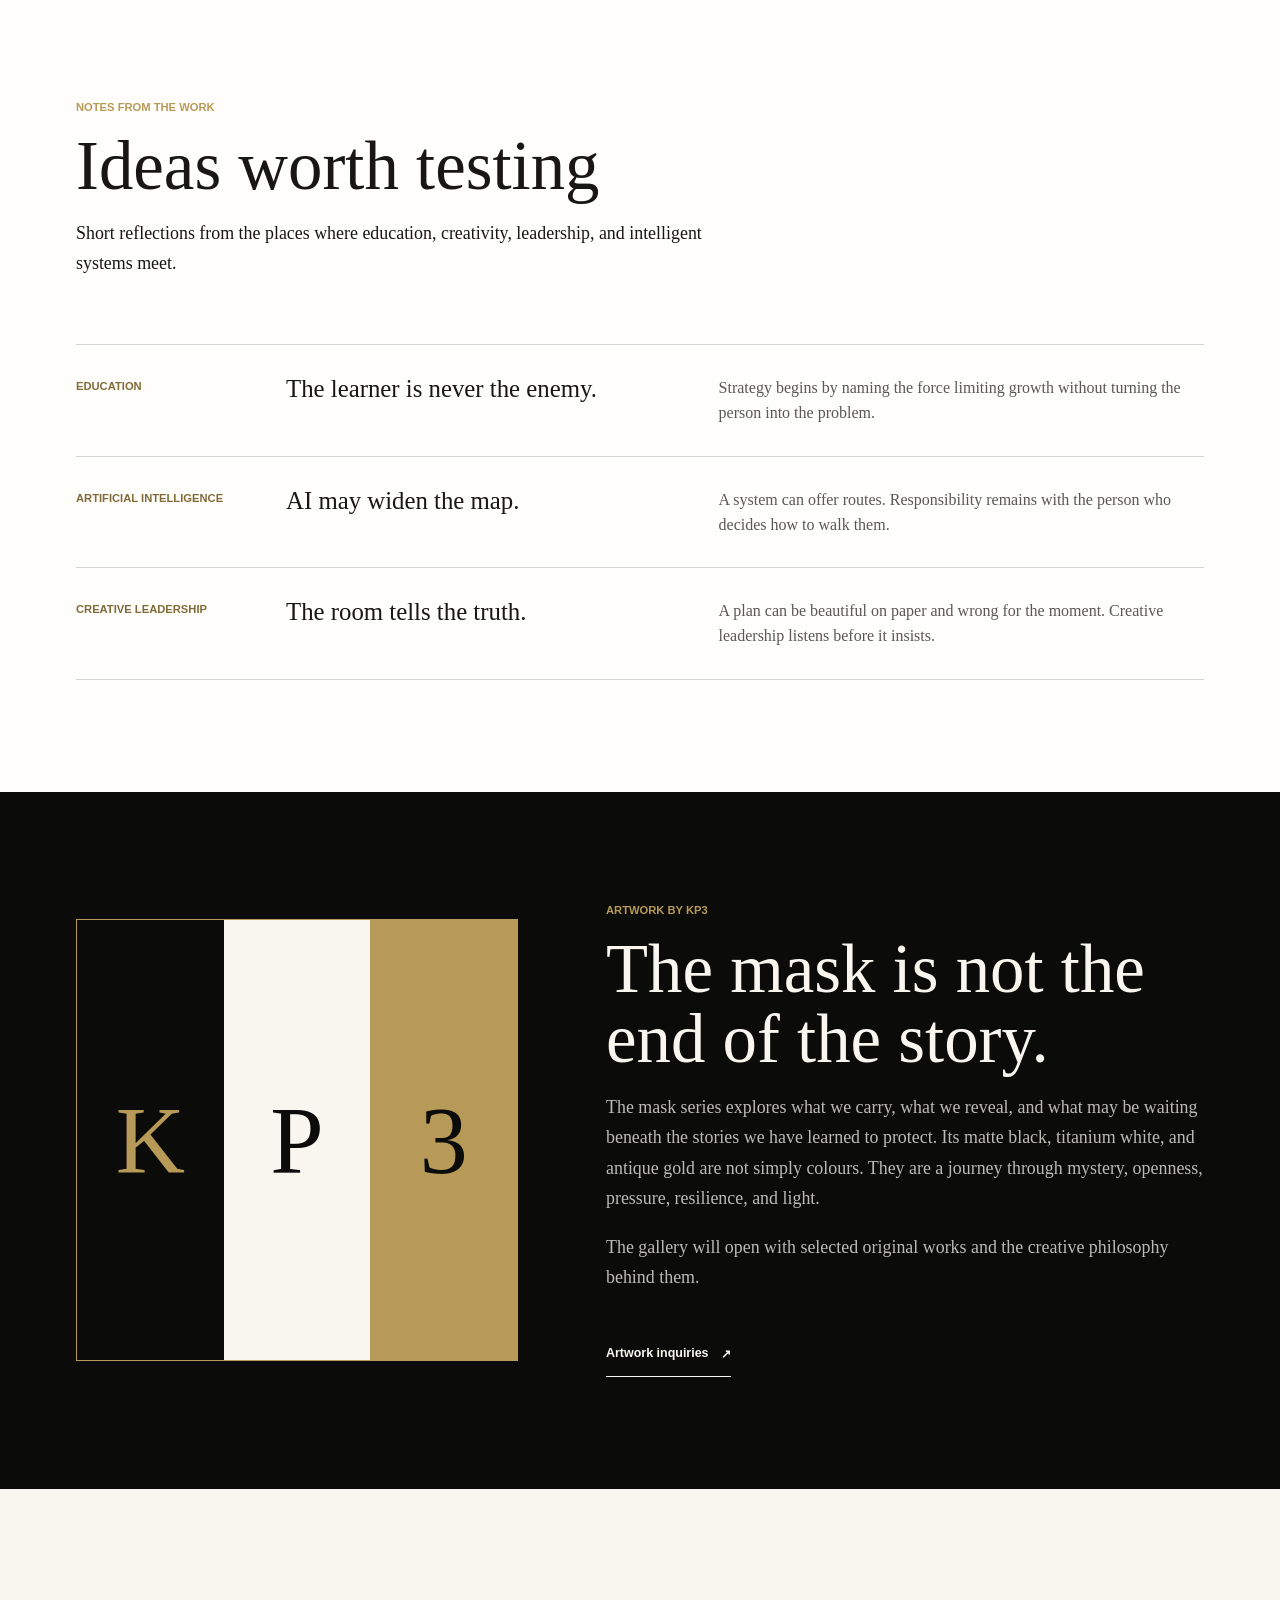
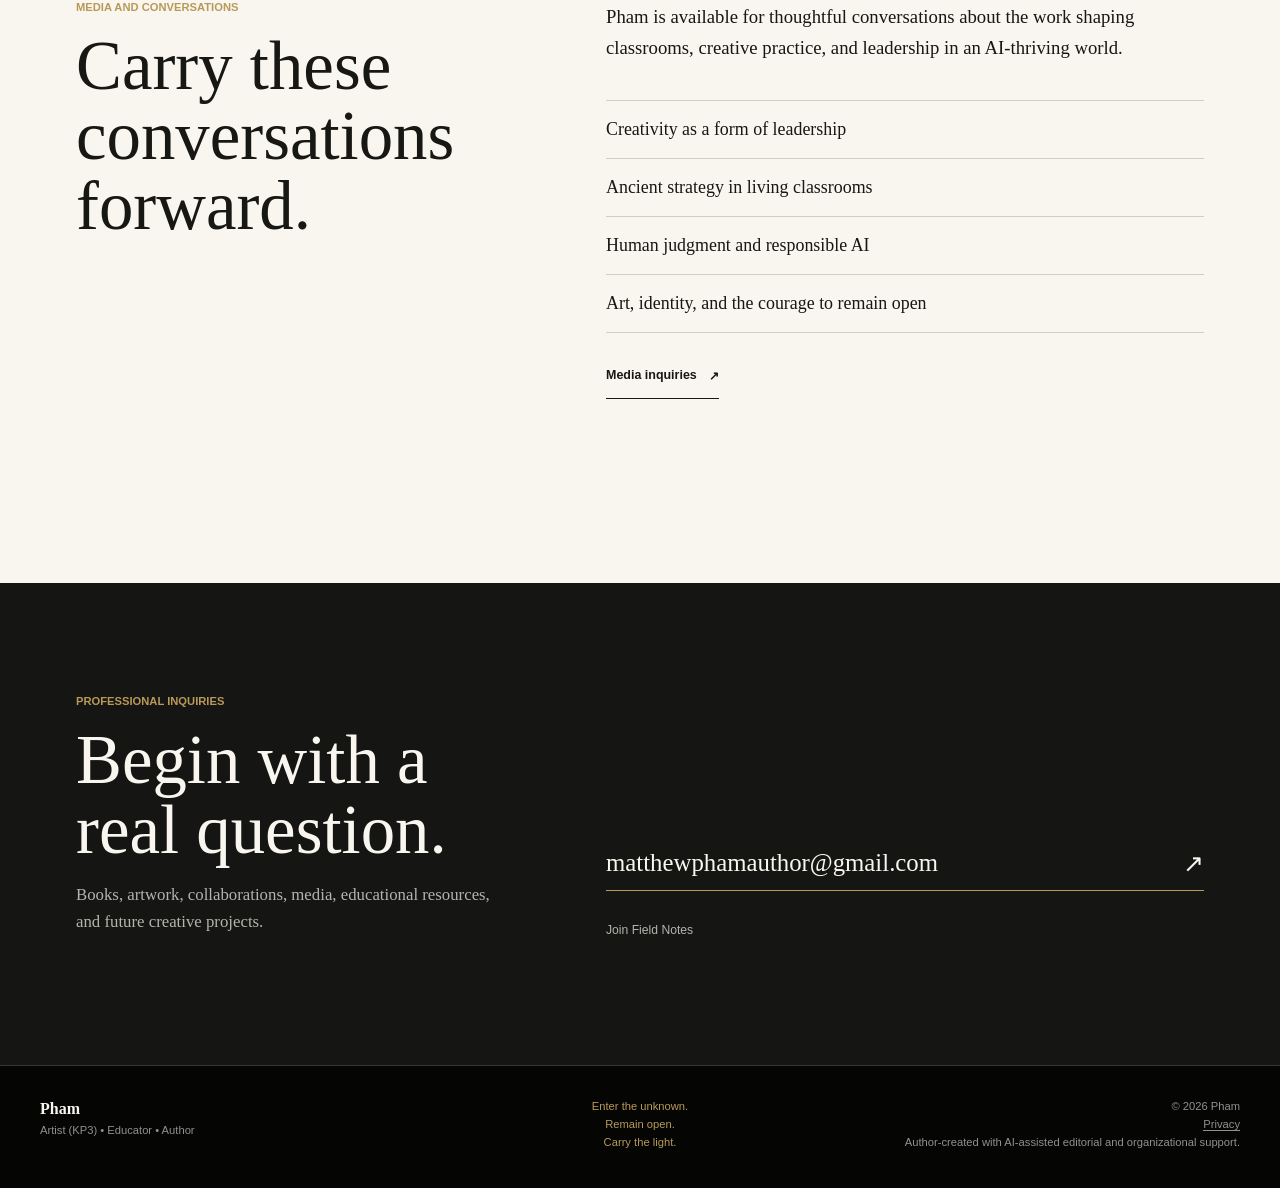
==== commit a5367bd8: "Add Human Potential Practice Studio" ====
--- a/index.html
+++ b/index.html
@@ -3,23 +3,23 @@
   <head>
     <meta charset="utf-8">
     <meta name="viewport" content="width=device-width, initial-scale=1">
-    <title>Matthew Pham | Artist, Educator &amp; Author</title>
+    <title>Pham | Artist, Educator &amp; Author</title>
     <meta
       name="description"
-      content="The official home of Matthew Pham: artist (KP3), educator, and author of The Art of War for Educators."
+      content="The official home of Pham: artist (KP3), educator, and author of The Art of War for Educators."
     >
     <meta name="theme-color" content="#0b0b09">
     <link rel="canonical" href="https://kp3-pham.github.io/">
     <meta property="og:type" content="website">
     <meta property="og:url" content="https://kp3-pham.github.io/">
-    <meta property="og:title" content="Matthew Pham | Artist, Educator &amp; Author">
+    <meta property="og:title" content="Pham | Artist, Educator &amp; Author">
     <meta
       property="og:description"
       content="Art, education, strategy, and human potential in an AI-thriving world."
     >
     <meta property="og:image" content="https://kp3-pham.github.io/social-card.png">
     <meta name="twitter:card" content="summary_large_image">
-    <meta name="twitter:title" content="Matthew Pham | Artist, Educator &amp; Author">
+    <meta name="twitter:title" content="Pham | Artist, Educator &amp; Author">
     <meta
       name="twitter:description"
       content="Art, education, strategy, and human potential in an AI-thriving world."
@@ -31,8 +31,8 @@
       {
         "@context": "https://schema.org",
         "@type": "Person",
-        "name": "Matthew Pham",
-        "alternateName": "KP3",
+        "name": "Pham",
+        "alternateName": ["KP3", "KP3 Pham", "Matthew Pham"],
         "url": "https://kp3-pham.github.io/",
         "image": "https://kp3-pham.github.io/kp3-author-portrait.png",
         "jobTitle": ["Artist", "Educator", "Author"],
@@ -54,9 +54,9 @@
     <a class="skip-link" href="#main-content">Skip to content</a>
 
     <header class="site-header">
-      <a class="wordmark" href="#top" aria-label="Matthew Pham, home">
-        <span>Matthew Pham</span>
-        <small>KP3</small>
+      <a class="wordmark" href="#top" aria-label="Pham, home">
+        <span>Pham</span>
+        <small>The Art of War for Educators</small>
       </a>
       <nav class="site-nav" aria-label="Primary navigation">
         <a href="#about">About</a>
@@ -82,7 +82,7 @@
         <div class="hero-shade" aria-hidden="true"></div>
         <div class="hero-content">
           <p class="eyebrow">The official home of</p>
-          <h1>Matthew Pham</h1>
+          <h1>Pham</h1>
           <p class="identity">Artist (KP3) <span>•</span> Educator <span>•</span> Author</p>
           <p class="hero-copy">
             I work where art, education, strategy, and emerging intelligence
@@ -104,8 +104,8 @@
         <div class="section-inner manifesto">
           <p class="section-kicker">The philosophy beneath the work</p>
           <h2>
-            Every painting. Every lesson. Every book. Every breakthrough.
-            Begins in the unknown.
+            Every painting, every lesson, every book, and every breakthrough
+            begins in the unknown.
           </h2>
           <div class="principles" aria-label="Brand principles">
             <div>
@@ -136,7 +136,7 @@
           <div class="roles">
             <article>
               <p class="role-number">01</p>
-              <h3>Artist <span>KP3</span></h3>
+              <h3>Artist <span>(KP3)</span></h3>
               <p>
                 Art transforms what I am carrying into something I can
                 understand. It turns the unknown into a place where meaning
@@ -174,7 +174,7 @@
             </figure>
             <div class="about-story">
               <p>
-                Matthew Pham is a Canadian-Vietnamese artist, educator, and
+                Pham is a Canadian-Vietnamese artist, educator, and
                 author whose educational journey spans Canada, England,
                 Australia, and Vietnam. His experience reaches across public and
                 international schools, from Nursery and Reception through Year
@@ -254,7 +254,7 @@
 
           <div class="chapter-heading">
             <p class="book-kicker">Thirteen strategic movements</p>
-            <h3>Ancient strategy. Living classrooms.</h3>
+            <h3>Ancient strategy for living classrooms</h3>
           </div>
           <ol class="chapter-list">
             <li><span>01</span>Laying Plans</li>
@@ -278,7 +278,7 @@
         <div class="section-inner ai-grid">
           <div>
             <p class="section-kicker">Teaching in an AI-thriving world</p>
-            <h2>AI may widen the map. Responsibility still has an address.</h2>
+            <h2>AI may widen the map. Humans remain responsible.</h2>
           </div>
           <div class="ai-copy">
             <p>
@@ -337,10 +337,17 @@
               <div class="companion-actions">
                 <a
                   class="companion-download"
+                  href="https://matthew-pham-educator.phambam20.chatgpt.site/human-potential-studio"
+                >
+                  Enter the Practice Studio
+                  <span aria-hidden="true">→</span>
+                </a>
+                <a
+                  class="companion-question"
                   href="resources/warrior-teacher-playbook-companion.pdf"
                   download
                 >
-                  Download the reusable companion
+                  Download the current companion
                   <span aria-hidden="true">↓</span>
                 </a>
                 <a
@@ -365,7 +372,7 @@
         <div class="section-inner field-notes-grid">
           <div class="field-notes-copy">
             <p class="section-kicker">Field Notes</p>
-            <h2 id="field-notes-title">Carry one wiser move into the week ahead.</h2>
+            <h2 id="field-notes-title">Choose one wiser move for the week ahead.</h2>
             <p>
               Thoughtful notes on teaching, leadership, creativity, human
               potential, and responsible AI. Begin with
@@ -400,7 +407,7 @@
         <div class="section-inner">
           <div class="section-heading writing-heading">
             <p class="section-kicker">Notes from the work</p>
-            <h2>Ideas in motion.</h2>
+            <h2>Ideas worth testing</h2>
             <p>
               Short reflections from the places where education, creativity,
               leadership, and intelligent systems meet.
@@ -464,12 +471,12 @@
       <section class="media-band" id="media">
         <div class="section-inner media-grid">
           <div>
-            <p class="section-kicker">Media &amp; conversation</p>
-            <h2>Conversations worth carrying forward.</h2>
+            <p class="section-kicker">Media and conversations</p>
+            <h2>Carry these conversations forward.</h2>
           </div>
           <div>
             <p class="media-intro">
-              Matthew is available for thoughtful conversations about the work
+              Pham is available for thoughtful conversations about the work
               shaping classrooms, creative practice, and leadership in an
               AI-thriving world.
             </p>
@@ -519,7 +526,7 @@
 
     <footer>
       <div>
-        <p class="footer-name">Matthew Pham</p>
+        <p class="footer-name">Pham</p>
         <p>Artist (KP3) • Educator • Author</p>
       </div>
       <div class="footer-philosophy">
@@ -528,7 +535,7 @@
         <p>Carry the light.</p>
       </div>
       <div class="footer-meta">
-        <p>© 2026 Matthew Pham</p>
+        <p>© 2026 Pham</p>
         <p><a href="privacy.html">Privacy</a></p>
         <p>Author-created with AI-assisted editorial and organizational support.</p>
       </div>
--- a/styles.css
+++ b/styles.css
@@ -87,12 +87,17 @@
   font-family: var(--serif);
   font-size: 1.08rem;
   font-weight: 700;
+  letter-spacing: 0.02em;
+  text-transform: uppercase;
 }
 
 .wordmark small {
   color: var(--gold);
   font-size: 0.62rem;
   font-weight: 800;
+  letter-spacing: 0.04em;
+  text-transform: uppercase;
+  white-space: nowrap;
 }
 
 .site-nav {
@@ -840,6 +845,10 @@
   max-width: 1100px;
 }
 
+.field-scan-title-line {
+  display: block;
+}
+
 .utility-hero-copy > p:last-of-type {
   color: rgba(248, 246, 239, 0.74);
   font-family: var(--serif);
@@ -905,6 +914,433 @@
   font-family: var(--serif);
   font-size: 1.28rem;
   font-weight: 600;
+}
+
+.studio-hero {
+  background:
+    linear-gradient(120deg, rgba(121, 36, 42, 0.42), transparent 48%),
+    radial-gradient(circle at 82% 18%, rgba(184, 154, 88, 0.2), transparent 32%),
+    var(--black);
+}
+
+.studio-routes {
+  display: grid;
+  gap: 0;
+  grid-template-columns: repeat(2, minmax(0, 1fr));
+  margin-top: 64px;
+}
+
+.studio-routes article {
+  border-bottom: 1px solid var(--line-light);
+  border-top: 1px solid var(--line-light);
+  padding: 34px 42px 38px 0;
+}
+
+.studio-routes article + article {
+  border-left: 1px solid var(--line-light);
+  padding-left: 42px;
+}
+
+.studio-routes article > span,
+.studio-route-label {
+  color: var(--red);
+  font-size: 0.68rem;
+  font-weight: 800;
+  text-transform: uppercase;
+}
+
+.studio-route-label {
+  margin: 26px 0 12px;
+}
+
+.studio-routes h3 {
+  font-size: 2.4rem;
+  max-width: 470px;
+}
+
+.studio-routes article > p:last-child {
+  color: rgba(23, 23, 19, 0.72);
+  font-family: var(--serif);
+  font-size: 1.08rem;
+  line-height: 1.68;
+  margin: 22px 0 0;
+  max-width: 510px;
+}
+
+.studio-cycle,
+.studio-library,
+.studio-agent {
+  border-top: 1px solid var(--line-light);
+  margin-top: 92px;
+  padding-top: 68px;
+}
+
+.studio-cycle > h2,
+.studio-library > h2,
+.studio-agent h2 {
+  max-width: 950px;
+}
+
+.studio-cycle ol,
+.studio-agent ol {
+  list-style: none;
+  margin: 56px 0 0;
+  padding: 0;
+}
+
+.studio-cycle ol {
+  display: grid;
+  grid-template-columns: repeat(3, minmax(0, 1fr));
+}
+
+.studio-cycle li {
+  border-top: 1px solid var(--line-light);
+  padding: 28px 34px 0 0;
+}
+
+.studio-cycle li + li {
+  border-left: 1px solid var(--line-light);
+  padding-left: 34px;
+}
+
+.studio-cycle span,
+.studio-library-grid article > span,
+.studio-agent li > span {
+  color: var(--red);
+  font-size: 0.68rem;
+  font-weight: 800;
+  text-transform: uppercase;
+}
+
+.studio-cycle strong {
+  display: block;
+  font-family: var(--serif);
+  font-size: 1.42rem;
+  line-height: 1.3;
+  margin-top: 28px;
+}
+
+.studio-cycle li p,
+.studio-library-grid p,
+.studio-agent li p,
+.studio-independence p {
+  color: rgba(23, 23, 19, 0.7);
+  font-family: var(--serif);
+  line-height: 1.65;
+}
+
+.studio-library-grid {
+  display: grid;
+  gap: 18px;
+  grid-template-columns: repeat(2, minmax(0, 1fr));
+  margin-top: 56px;
+}
+
+.studio-library-grid article {
+  background: #eee9df;
+  border-top: 4px solid #79242a;
+  display: flex;
+  flex-direction: column;
+  min-height: 360px;
+  padding: 28px;
+}
+
+.studio-library-grid h3 {
+  font-size: 2rem;
+  margin-top: 34px;
+}
+
+.studio-library-grid p {
+  flex: 1;
+  font-size: 1rem;
+}
+
+.studio-library-grid a {
+  align-items: center;
+  border-bottom: 1px solid rgba(23, 23, 19, 0.35);
+  border-top: 1px solid rgba(23, 23, 19, 0.35);
+  display: flex;
+  font-size: 0.73rem;
+  font-weight: 800;
+  justify-content: space-between;
+  min-height: 54px;
+  text-transform: uppercase;
+}
+
+.studio-library-grid a:hover,
+.studio-library-grid a:focus-visible {
+  color: var(--red);
+}
+
+.studio-agent {
+  display: grid;
+  gap: 74px;
+  grid-template-columns: minmax(0, 0.9fr) minmax(0, 1.1fr);
+}
+
+.studio-agent ol {
+  border-bottom: 1px solid var(--line-light);
+}
+
+.studio-agent li {
+  align-items: start;
+  border-top: 1px solid var(--line-light);
+  display: grid;
+  gap: 22px;
+  grid-template-columns: 34px 1fr;
+  padding: 19px 0;
+}
+
+.studio-agent li p {
+  margin: 0;
+}
+
+.studio-independence {
+  border-bottom: 1px solid var(--line-light);
+  border-top: 1px solid var(--line-light);
+  margin-top: 58px;
+  max-width: 900px;
+  padding: 25px 0;
+}
+
+.studio-independence strong {
+  color: #79242a;
+  font-family: var(--serif);
+  font-size: 1.25rem;
+}
+
+.studio-independence p {
+  font-size: 0.96rem;
+  margin-bottom: 0;
+}
+
+.journal-main {
+  background: #ede8de;
+  color: var(--ink);
+}
+
+.journal-intro {
+  background:
+    linear-gradient(120deg, rgba(121, 36, 42, 0.44), transparent 48%),
+    radial-gradient(circle at 86% 18%, rgba(184, 154, 88, 0.22), transparent 34%),
+    var(--black);
+  color: var(--white-pure);
+  padding: 96px max(40px, calc((100vw - 1240px) / 2)) 82px;
+}
+
+.journal-intro h1 {
+  font-size: clamp(3.4rem, 7vw, 7rem);
+  line-height: 0.95;
+  max-width: 1100px;
+}
+
+.journal-intro > p:not(.section-kicker) {
+  color: rgba(248, 246, 239, 0.76);
+  font-family: var(--serif);
+  font-size: 1.2rem;
+  line-height: 1.65;
+  max-width: 780px;
+}
+
+.journal-local-note {
+  border-left: 4px solid var(--gold);
+  color: rgba(248, 246, 239, 0.72);
+  font-size: 0.82rem;
+  margin-top: 32px;
+  max-width: 760px;
+  padding: 8px 0 8px 18px;
+}
+
+.journal-local-note strong {
+  color: var(--white-pure);
+}
+
+.journal-workspace {
+  display: grid;
+  gap: 0 46px;
+  grid-template-columns: minmax(0, 1.45fr) minmax(300px, 0.55fr);
+  margin: 0 auto;
+  max-width: 1240px;
+  padding: 64px 40px 100px;
+}
+
+.journal-mode-tabs {
+  display: grid;
+  grid-column: 1 / -1;
+  grid-template-columns: repeat(3, minmax(0, 1fr));
+  margin-bottom: 34px;
+}
+
+.journal-mode-tabs button {
+  background: transparent;
+  border: 0;
+  border-bottom: 1px solid rgba(23, 23, 19, 0.28);
+  color: rgba(23, 23, 19, 0.62);
+  cursor: pointer;
+  font: 800 0.72rem var(--sans);
+  min-height: 56px;
+  padding: 10px 16px;
+  text-transform: uppercase;
+}
+
+.journal-mode-tabs button.is-active {
+  border-bottom: 4px solid #79242a;
+  color: #79242a;
+}
+
+.journal-form {
+  background: var(--white-pure);
+  border-top: 6px solid #79242a;
+  padding: 34px;
+}
+
+.journal-form-heading {
+  align-items: baseline;
+  border-bottom: 1px solid var(--line-light);
+  display: flex;
+  justify-content: space-between;
+  margin-bottom: 30px;
+  padding-bottom: 18px;
+}
+
+.journal-form-heading p {
+  font-family: var(--serif);
+  font-size: 1.7rem;
+  font-weight: 700;
+  margin: 0;
+}
+
+.journal-form-heading span {
+  color: rgba(23, 23, 19, 0.52);
+  font-size: 0.68rem;
+  font-weight: 800;
+  text-transform: uppercase;
+}
+
+.journal-field {
+  display: block;
+  margin-top: 26px;
+}
+
+.journal-field > span {
+  display: block;
+  font-family: var(--serif);
+  font-size: 1.15rem;
+  font-weight: 700;
+}
+
+.journal-field small {
+  color: rgba(23, 23, 19, 0.58);
+  display: block;
+  font-size: 0.73rem;
+  line-height: 1.5;
+  margin-top: 6px;
+}
+
+.journal-field textarea {
+  background: #faf8f2;
+  border: 1px solid rgba(23, 23, 19, 0.24);
+  border-radius: 0;
+  color: var(--ink);
+  font: 1rem/1.55 var(--serif);
+  margin-top: 12px;
+  min-height: 88px;
+  padding: 14px;
+  resize: vertical;
+  width: 100%;
+}
+
+.journal-field textarea:focus {
+  border-color: #79242a;
+  outline: 2px solid rgba(121, 36, 42, 0.16);
+  outline-offset: 2px;
+}
+
+.journal-export {
+  align-self: start;
+  background: #151513;
+  color: var(--white-pure);
+  padding: 30px;
+  position: sticky;
+  top: 24px;
+}
+
+.journal-export h2 {
+  font-size: 2.45rem;
+}
+
+.journal-export > p:not(.section-kicker, .journal-export-note) {
+  color: rgba(248, 246, 239, 0.7);
+  font-family: var(--serif);
+  line-height: 1.65;
+}
+
+.journal-gates {
+  border-bottom: 1px solid var(--line-dark);
+  border-top: 1px solid var(--line-dark);
+  margin-top: 28px;
+}
+
+.journal-gates label {
+  align-items: start;
+  border-bottom: 1px solid var(--line-dark);
+  cursor: pointer;
+  display: grid;
+  gap: 13px;
+  grid-template-columns: 20px 1fr;
+  padding: 17px 0;
+}
+
+.journal-gates label:last-child {
+  border-bottom: 0;
+}
+
+.journal-gates input {
+  accent-color: var(--gold);
+  height: 18px;
+  margin: 1px 0 0;
+  width: 18px;
+}
+
+.journal-gates span {
+  color: rgba(248, 246, 239, 0.74);
+  font-size: 0.76rem;
+  line-height: 1.55;
+}
+
+.journal-actions {
+  display: grid;
+  gap: 10px;
+  margin-top: 28px;
+}
+
+.journal-actions button {
+  background: var(--gold);
+  border: 0;
+  color: var(--black);
+  cursor: pointer;
+  font: 800 0.72rem var(--sans);
+  min-height: 50px;
+  padding: 12px 16px;
+  text-transform: uppercase;
+}
+
+.journal-actions button:disabled {
+  cursor: not-allowed;
+  opacity: 0.35;
+}
+
+.journal-actions .journal-clear {
+  background: transparent;
+  border: 1px solid rgba(248, 246, 239, 0.34);
+  color: var(--white);
+}
+
+.journal-export-note {
+  color: rgba(248, 246, 239, 0.52);
+  font-size: 0.7rem;
+  line-height: 1.55;
+  margin: 22px 0 0;
 }
 
 .utility-boundary {
@@ -1372,6 +1808,60 @@
     grid-template-columns: 1fr;
   }
 
+  .studio-routes {
+    grid-template-columns: 1fr;
+  }
+
+  .studio-cycle ol,
+  .studio-library-grid,
+  .studio-agent,
+  .journal-workspace {
+    grid-template-columns: 1fr;
+  }
+
+  .studio-cycle li,
+  .studio-cycle li + li {
+    border-left: 0;
+    padding: 26px 0 30px;
+  }
+
+  .studio-agent {
+    gap: 30px;
+  }
+
+  .journal-export {
+    margin-top: 32px;
+    position: static;
+  }
+
+  .studio-routes article,
+  .studio-routes article + article {
+    border-left: 0;
+    padding: 28px 0 32px;
+  }
+
+  .journal-intro {
+    padding: 74px 24px 64px;
+  }
+
+  .journal-workspace {
+    padding: 46px 24px 72px;
+  }
+
+  .journal-mode-tabs {
+    grid-template-columns: 1fr;
+  }
+
+  .journal-form {
+    padding: 26px 20px;
+  }
+
+  .journal-form-heading {
+    align-items: flex-start;
+    flex-direction: column;
+    gap: 8px;
+  }
+
   .scan-summary li:nth-child(even) {
     border-left: 0;
     padding-left: 0;
